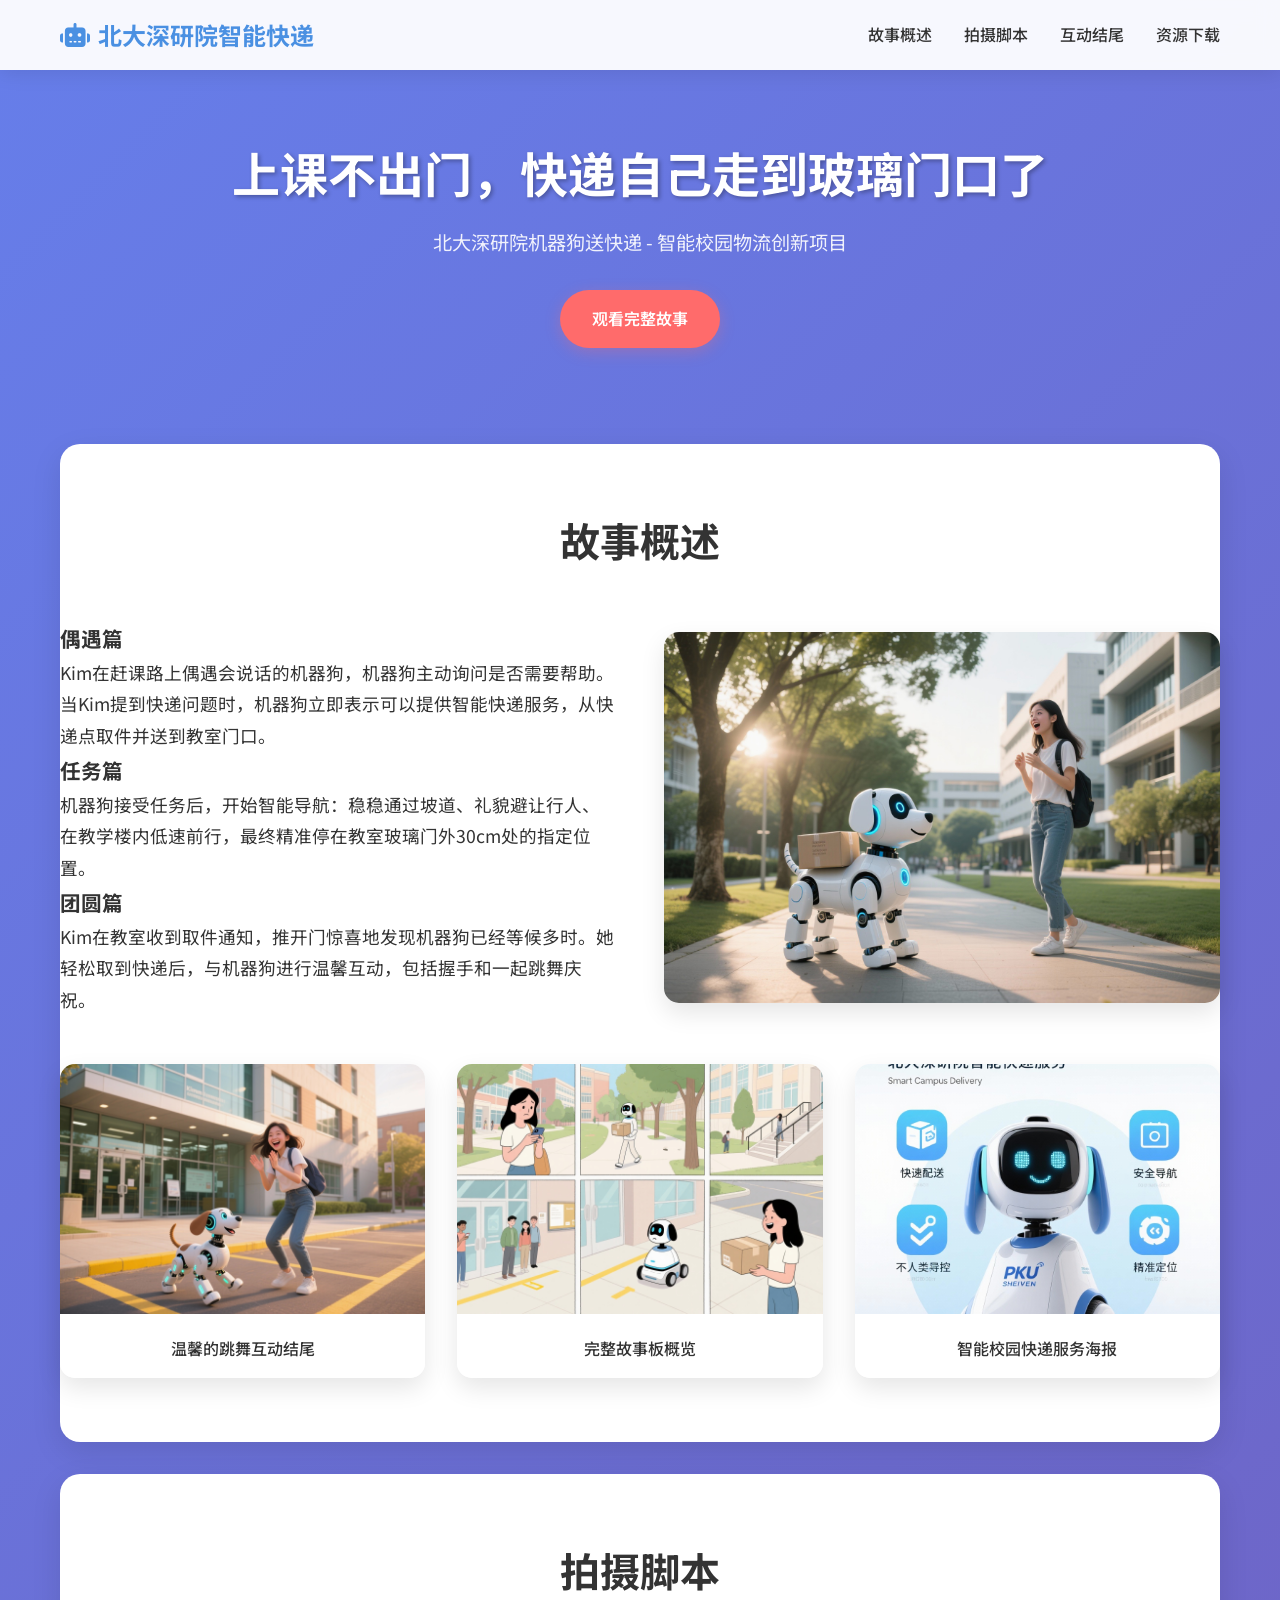
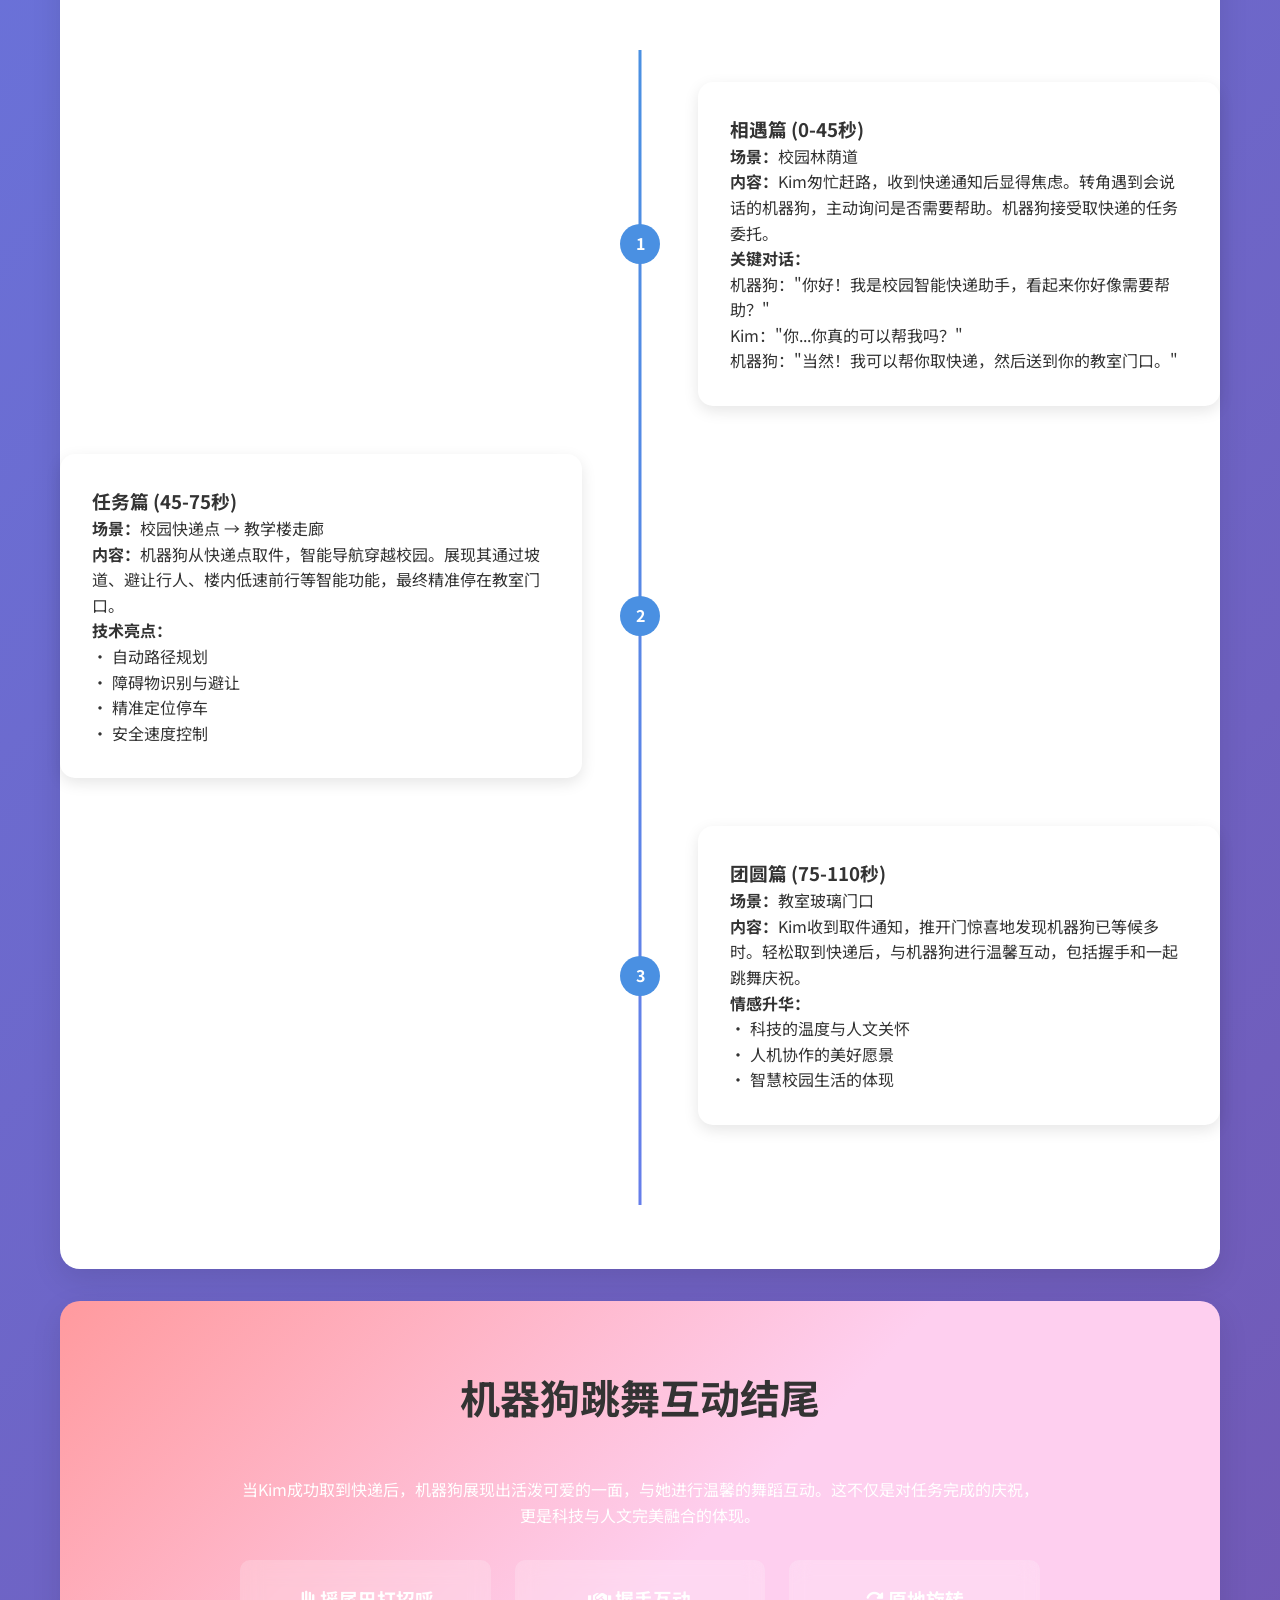
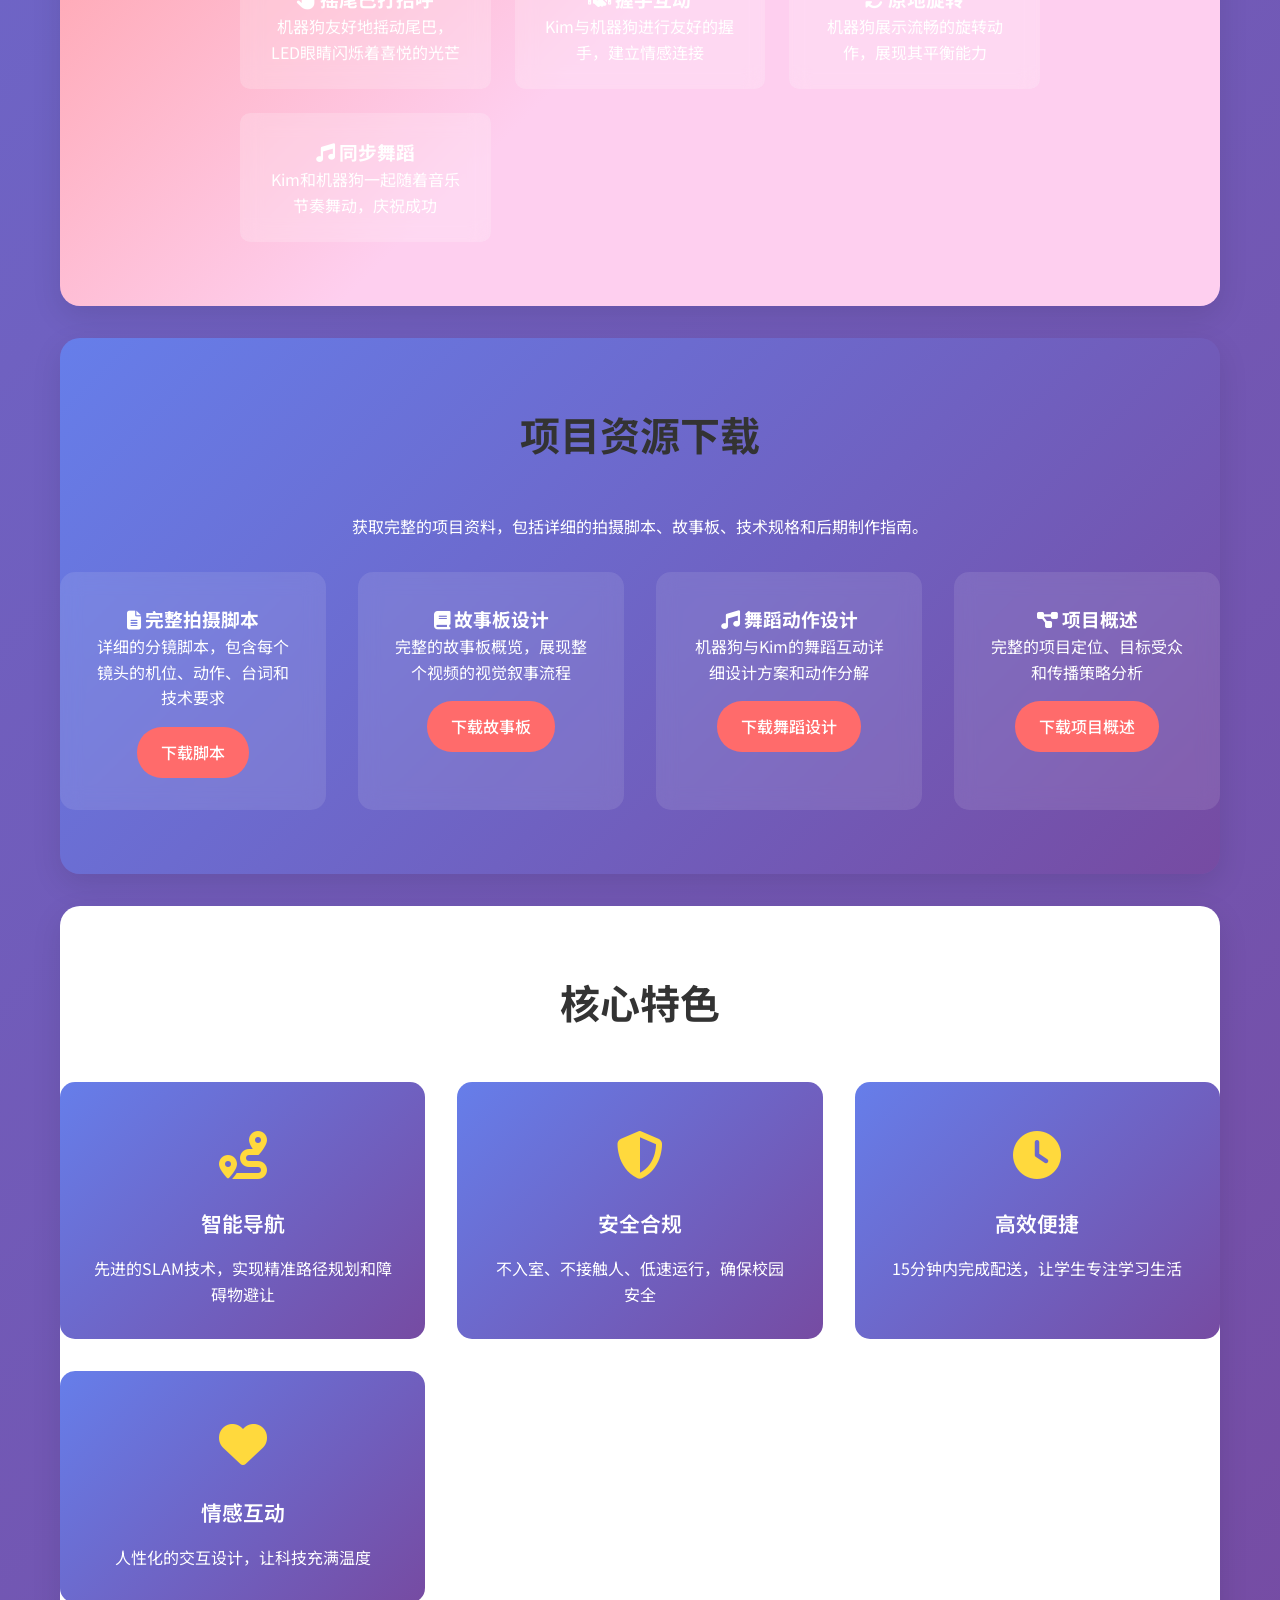
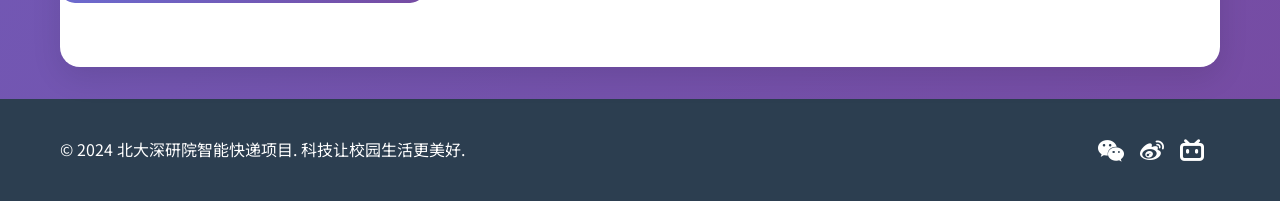
==== index.html @ e66dde84 "first commit" ====
<!DOCTYPE html>
<html lang="zh-CN">
<head>
    <meta charset="UTF-8">
    <meta name="viewport" content="width=device-width, initial-scale=1.0">
    <title>北大深研院机器狗送快递（杨子达 黄庭 杨懿德） - 智能校园物流创新项目</title>
    <link href="https://fonts.googleapis.com/css2?family=Noto+Sans+SC:wght@300;400;500;700&family=Inter:wght@300;400;500;600;700&display=swap" rel="stylesheet">
    <link rel="stylesheet" href="https://cdnjs.cloudflare.com/ajax/libs/font-awesome/6.4.0/css/all.min.css">
    <style>
        * {
            margin: 0;
            padding: 0;
            box-sizing: border-box;
        }

        body {
            font-family: 'Noto Sans SC', 'Inter', sans-serif;
            line-height: 1.6;
            color: #333;
            background: linear-gradient(135deg, #667eea 0%, #764ba2 100%);
            min-height: 100vh;
        }

        .container {
            max-width: 1200px;
            margin: 0 auto;
            padding: 0 20px;
        }

        header {
            background: rgba(255, 255, 255, 0.95);
            backdrop-filter: blur(10px);
            box-shadow: 0 2px 20px rgba(0, 0, 0, 0.1);
            position: sticky;
            top: 0;
            z-index: 1000;
        }

        .header-content {
            display: flex;
            justify-content: space-between;
            align-items: center;
            padding: 1rem 0;
        }

        .logo {
            font-size: 1.5rem;
            font-weight: 700;
            color: #4a90e2;
            display: flex;
            align-items: center;
            gap: 0.5rem;
        }

        .nav-links {
            display: flex;
            gap: 2rem;
            list-style: none;
        }

        .nav-links a {
            text-decoration: none;
            color: #333;
            font-weight: 500;
            transition: color 0.3s ease;
        }

        .nav-links a:hover {
            color: #4a90e2;
        }

        .hero {
            padding: 4rem 0;
            text-align: center;
            color: white;
        }

        .hero h1 {
            font-size: 3rem;
            margin-bottom: 1rem;
            font-weight: 700;
            text-shadow: 2px 2px 4px rgba(0, 0, 0, 0.3);
        }

        .hero p {
            font-size: 1.2rem;
            margin-bottom: 2rem;
            opacity: 0.9;
        }

        .cta-button {
            display: inline-block;
            background: #ff6b6b;
            color: white;
            padding: 1rem 2rem;
            text-decoration: none;
            border-radius: 50px;
            font-weight: 600;
            transition: all 0.3s ease;
            box-shadow: 0 4px 15px rgba(255, 107, 107, 0.3);
        }

        .cta-button:hover {
            background: #ff5252;
            transform: translateY(-2px);
            box-shadow: 0 6px 20px rgba(255, 107, 107, 0.4);
        }

        .section {
            padding: 4rem 0;
            background: white;
            margin: 2rem 0;
            border-radius: 20px;
            box-shadow: 0 10px 30px rgba(0, 0, 0, 0.1);
        }

        .section-title {
            text-align: center;
            font-size: 2.5rem;
            margin-bottom: 3rem;
            color: #333;
            font-weight: 700;
        }

        .story-overview {
            display: grid;
            grid-template-columns: 1fr 1fr;
            gap: 3rem;
            align-items: center;
            margin-bottom: 3rem;
        }

        .story-text {
            font-size: 1.1rem;
            line-height: 1.8;
        }

        .story-image {
            border-radius: 15px;
            overflow: hidden;
            box-shadow: 0 10px 25px rgba(0, 0, 0, 0.1);
        }

        .story-image img {
            width: 100%;
            height: auto;
            display: block;
        }

        .features {
            display: grid;
            grid-template-columns: repeat(auto-fit, minmax(300px, 1fr));
            gap: 2rem;
            margin-top: 3rem;
        }

        .feature-card {
            background: linear-gradient(135deg, #667eea 0%, #764ba2 100%);
            color: white;
            padding: 2rem;
            border-radius: 15px;
            text-align: center;
            transition: transform 0.3s ease;
        }

        .feature-card:hover {
            transform: translateY(-5px);
        }

        .feature-icon {
            font-size: 3rem;
            margin-bottom: 1rem;
            color: #ffd93d;
        }

        .feature-title {
            font-size: 1.3rem;
            margin-bottom: 1rem;
            font-weight: 600;
        }

        .timeline {
            position: relative;
            padding: 2rem 0;
        }

        .timeline::before {
            content: '';
            position: absolute;
            left: 50%;
            top: 0;
            bottom: 0;
            width: 3px;
            background: linear-gradient(to bottom, #4a90e2, #667eea);
            transform: translateX(-50%);
        }

        .timeline-item {
            display: flex;
            margin-bottom: 3rem;
            position: relative;
        }

        .timeline-item:nth-child(odd) {
            flex-direction: row-reverse;
        }

        .timeline-content {
            background: white;
            padding: 2rem;
            border-radius: 15px;
            box-shadow: 0 5px 15px rgba(0, 0, 0, 0.1);
            width: 45%;
            position: relative;
        }

        .timeline-number {
            position: absolute;
            left: 50%;
            top: 50%;
            transform: translate(-50%, -50%);
            background: #4a90e2;
            color: white;
            width: 40px;
            height: 40px;
            border-radius: 50%;
            display: flex;
            align-items: center;
            justify-content: center;
            font-weight: bold;
            z-index: 10;
        }

        .dance-section {
            background: linear-gradient(135deg, #ff9a9e 0%, #fecfef 50%, #fecfef 100%);
            color: white;
            text-align: center;
        }

        .dance-content {
            max-width: 800px;
            margin: 0 auto;
        }

        .dance-moves {
            display: grid;
            grid-template-columns: repeat(auto-fit, minmax(200px, 1fr));
            gap: 1.5rem;
            margin-top: 2rem;
        }

        .dance-move {
            background: rgba(255, 255, 255, 0.2);
            padding: 1.5rem;
            border-radius: 10px;
            backdrop-filter: blur(10px);
        }

        .download-section {
            text-align: center;
            background: linear-gradient(135deg, #667eea 0%, #764ba2 100%);
            color: white;
        }

        .download-grid {
            display: grid;
            grid-template-columns: repeat(auto-fit, minmax(250px, 1fr));
            gap: 2rem;
            margin-top: 2rem;
        }

        .download-item {
            background: rgba(255, 255, 255, 0.1);
            padding: 2rem;
            border-radius: 15px;
            backdrop-filter: blur(10px);
            transition: transform 0.3s ease;
        }

        .download-item:hover {
            transform: translateY(-5px);
            background: rgba(255, 255, 255, 0.2);
        }

        .download-btn {
            display: inline-block;
            background: #ff6b6b;
            color: white;
            padding: 0.8rem 1.5rem;
            text-decoration: none;
            border-radius: 25px;
            font-weight: 500;
            margin-top: 1rem;
            transition: all 0.3s ease;
        }

        .download-btn:hover {
            background: #ff5252;
            transform: scale(1.05);
        }

        footer {
            background: #2c3e50;
            color: white;
            text-align: center;
            padding: 2rem 0;
        }

        .footer-content {
            display: flex;
            justify-content: space-between;
            align-items: center;
            flex-wrap: wrap;
            gap: 1rem;
        }

        .social-links {
            display: flex;
            gap: 1rem;
        }

        .social-links a {
            color: white;
            font-size: 1.5rem;
            transition: color 0.3s ease;
        }

        .social-links a:hover {
            color: #4a90e2;
        }

        @media (max-width: 768px) {
            .hero h1 {
                font-size: 2rem;
            }

            .story-overview {
                grid-template-columns: 1fr;
                text-align: center;
            }

            .timeline::before {
                left: 20px;
            }

            .timeline-item {
                flex-direction: column;
                margin-left: 40px;
            }

            .timeline-content {
                width: 100%;
            }

            .timeline-number {
                left: 20px;
                transform: translateY(-50%);
            }

            .nav-links {
                display: none;
            }
        }

        .image-gallery {
            display: grid;
            grid-template-columns: repeat(auto-fit, minmax(300px, 1fr));
            gap: 2rem;
            margin-top: 3rem;
        }

        .gallery-item {
            border-radius: 15px;
            overflow: hidden;
            box-shadow: 0 10px 25px rgba(0, 0, 0, 0.1);
            transition: transform 0.3s ease;
        }

        .gallery-item:hover {
            transform: scale(1.05);
        }

        .gallery-item img {
            width: 100%;
            height: 250px;
            object-fit: cover;
        }

        .gallery-caption {
            padding: 1rem;
            background: white;
            text-align: center;
            font-weight: 500;
        }
    </style>
</head>
<body>
    <header>
        <div class="container">
            <div class="header-content">
                <div class="logo">
                    <i class="fas fa-robot"></i>
                    北大深研院智能快递
                </div>
                <nav>
                    <ul class="nav-links">
                        <li><a href="#story">故事概述</a></li>
                        <li><a href="#script">拍摄脚本</a></li>
                        <li><a href="#dance">互动结尾</a></li>
                        <li><a href="#download">资源下载</a></li>
                    </ul>
                </nav>
            </div>
        </div>
    </header>

    <section class="hero">
        <div class="container">
            <h1>上课不出门，快递自己走到玻璃门口了</h1>
            <p>北大深研院机器狗送快递 - 智能校园物流创新项目</p>
            <a href="#story" class="cta-button">观看完整故事</a>
        </div>
    </section>

    <main class="container">
        <section id="story" class="section">
            <h2 class="section-title">故事概述</h2>
            <div class="story-overview">
                <div class="story-text">
                    <h3>偶遇篇</h3>
                    <p>Kim在赶课路上偶遇会说话的机器狗，机器狗主动询问是否需要帮助。当Kim提到快递问题时，机器狗立即表示可以提供智能快递服务，从快递点取件并送到教室门口。</p>
                    
                    <h3>任务篇</h3>
                    <p>机器狗接受任务后，开始智能导航：稳稳通过坡道、礼貌避让行人、在教学楼内低速前行，最终精准停在教室玻璃门外30cm处的指定位置。</p>
                    
                    <h3>团圆篇</h3>
                    <p>Kim在教室收到取件通知，推开门惊喜地发现机器狗已经等候多时。她轻松取到快递后，与机器狗进行温馨互动，包括握手和一起跳舞庆祝。</p>
                </div>
                <div class="story-image">
                    <img src="kim_meets_robot_dog.png" alt="Kim与机器狗初次相遇">
                </div>
            </div>

            <div class="image-gallery">
                <div class="gallery-item">
                    <img src="dancing_scene.png" alt="跳舞互动场景">
                    <div class="gallery-caption">温馨的跳舞互动结尾</div>
                </div>
                <div class="gallery-item">
                    <img src="storyboard_overview.png" alt="完整故事板">
                    <div class="gallery-caption">完整故事板概览</div>
                </div>
                <div class="gallery-item">
                    <img src="campus_delivery_poster.png" alt="项目海报">
                    <div class="gallery-caption">智能校园快递服务海报</div>
                </div>
            </div>
        </section>

        <section id="script" class="section">
            <h2 class="section-title">拍摄脚本</h2>
            <div class="timeline">
                <div class="timeline-item">
                    <div class="timeline-content">
                        <h3>相遇篇 (0-45秒)</h3>
                        <p><strong>场景：</strong>校园林荫道</p>
                        <p><strong>内容：</strong>Kim匆忙赶路，收到快递通知后显得焦虑。转角遇到会说话的机器狗，主动询问是否需要帮助。机器狗接受取快递的任务委托。</p>
                        <p><strong>关键对话：</strong><br>
                        机器狗："你好！我是校园智能快递助手，看起来你好像需要帮助？"<br>
                        Kim："你...你真的可以帮我吗？"<br>
                        机器狗："当然！我可以帮你取快递，然后送到你的教室门口。"</p>
                    </div>
                    <div class="timeline-number">1</div>
                </div>

                <div class="timeline-item">
                    <div class="timeline-content">
                        <h3>任务篇 (45-75秒)</h3>
                        <p><strong>场景：</strong>校园快递点 → 教学楼走廊</p>
                        <p><strong>内容：</strong>机器狗从快递点取件，智能导航穿越校园。展现其通过坡道、避让行人、楼内低速前行等智能功能，最终精准停在教室门口。</p>
                        <p><strong>技术亮点：</strong><br>
                        • 自动路径规划<br>
                        • 障碍物识别与避让<br>
                        • 精准定位停车<br>
                        • 安全速度控制</p>
                    </div>
                    <div class="timeline-number">2</div>
                </div>

                <div class="timeline-item">
                    <div class="timeline-content">
                        <h3>团圆篇 (75-110秒)</h3>
                        <p><strong>场景：</strong>教室玻璃门口</p>
                        <p><strong>内容：</strong>Kim收到取件通知，推开门惊喜地发现机器狗已等候多时。轻松取到快递后，与机器狗进行温馨互动，包括握手和一起跳舞庆祝。</p>
                        <p><strong>情感升华：</strong><br>
                        • 科技的温度与人文关怀<br>
                        • 人机协作的美好愿景<br>
                        • 智慧校园生活的体现</p>
                    </div>
                    <div class="timeline-number">3</div>
                </div>
            </div>
        </section>

        <section id="dance" class="section dance-section">
            <div class="dance-content">
                <h2 class="section-title">机器狗跳舞互动结尾</h2>
                <p>当Kim成功取到快递后，机器狗展现出活泼可爱的一面，与她进行温馨的舞蹈互动。这不仅是对任务完成的庆祝，更是科技与人文完美融合的体现。</p>
                
                <div class="dance-moves">
                    <div class="dance-move">
                        <h3><i class="fas fa-hand-paper"></i> 摇尾巴打招呼</h3>
                        <p>机器狗友好地摇动尾巴，LED眼睛闪烁着喜悦的光芒</p>
                    </div>
                    <div class="dance-move">
                        <h3><i class="fas fa-handshake"></i> 握手互动</h3>
                        <p>Kim与机器狗进行友好的握手，建立情感连接</p>
                    </div>
                    <div class="dance-move">
                        <h3><i class="fas fa-sync-alt"></i> 原地旋转</h3>
                        <p>机器狗展示流畅的旋转动作，展现其平衡能力</p>
                    </div>
                    <div class="dance-move">
                        <h3><i class="fas fa-music"></i> 同步舞蹈</h3>
                        <p>Kim和机器狗一起随着音乐节奏舞动，庆祝成功</p>
                    </div>
                </div>
            </div>
        </section>

        <section id="download" class="section download-section">
            <h2 class="section-title">项目资源下载</h2>
            <p>获取完整的项目资料，包括详细的拍摄脚本、故事板、技术规格和后期制作指南。</p>
            
            <div class="download-grid">
                <div class="download-item">
                    <h3><i class="fas fa-file-alt"></i> 完整拍摄脚本</h3>
                    <p>详细的分镜脚本，包含每个镜头的机位、动作、台词和技术要求</p>
                    <a href="shooting_script.md" class="download-btn" download>下载脚本</a>
                </div>
                <div class="download-item">
                    <h3><i class="fas fa-book"></i> 故事板设计</h3>
                    <p>完整的故事板概览，展现整个视频的视觉叙事流程</p>
                    <a href="storyboard_overview.png" class="download-btn" download>下载故事板</a>
                </div>
                <div class="download-item">
                    <h3><i class="fas fa-music"></i> 舞蹈动作设计</h3>
                    <p>机器狗与Kim的舞蹈互动详细设计方案和动作分解</p>
                    <a href="dance_ending.md" class="download-btn" download>下载舞蹈设计</a>
                </div>
                <div class="download-item">
                    <h3><i class="fas fa-project-diagram"></i> 项目概述</h3>
                    <p>完整的项目定位、目标受众和传播策略分析</p>
                    <a href="project_outline.md" class="download-btn" download>下载项目概述</a>
                </div>
            </div>
        </section>

        <section class="section">
            <h2 class="section-title">核心特色</h2>
            <div class="features">
                <div class="feature-card">
                    <div class="feature-icon">
                        <i class="fas fa-route"></i>
                    </div>
                    <h3 class="feature-title">智能导航</h3>
                    <p>先进的SLAM技术，实现精准路径规划和障碍物避让</p>
                </div>
                <div class="feature-card">
                    <div class="feature-icon">
                        <i class="fas fa-shield-alt"></i>
                    </div>
                    <h3 class="feature-title">安全合规</h3>
                    <p>不入室、不接触人、低速运行，确保校园安全</p>
                </div>
                <div class="feature-card">
                    <div class="feature-icon">
                        <i class="fas fa-clock"></i>
                    </div>
                    <h3 class="feature-title">高效便捷</h3>
                    <p>15分钟内完成配送，让学生专注学习生活</p>
                </div>
                <div class="feature-card">
                    <div class="feature-icon">
                        <i class="fas fa-heart"></i>
                    </div>
                    <h3 class="feature-title">情感互动</h3>
                    <p>人性化的交互设计，让科技充满温度</p>
                </div>
            </div>
        </section>
    </main>

    <footer>
        <div class="container">
            <div class="footer-content">
                <div>
                    <p>&copy; 2024 北大深研院智能快递项目. 科技让校园生活更美好.</p>
                </div>
                <div class="social-links">
                    <a href="#"><i class="fab fa-weixin"></i></a>
                    <a href="#"><i class="fab fa-weibo"></i></a>
                    <a href="#"><i class="fab fa-bilibili"></i></a>
                    <a href="#"><i class="fab fa-douyin"></i></a>
                </div>
            </div>
        </div>
    </footer>

    <script>
        // 平滑滚动
        document.querySelectorAll('a[href^="#"]').forEach(anchor => {
            anchor.addEventListener('click', function (e) {
                e.preventDefault();
                const target = document.querySelector(this.getAttribute('href'));
                if (target) {
                    target.scrollIntoView({
                        behavior: 'smooth',
                        block: 'start'
                    });
                }
            });
        });

        // 滚动动画
        const observerOptions = {
            threshold: 0.1,
            rootMargin: '0px 0px -50px 0px'
        };

        const observer = new IntersectionObserver((entries) => {
            entries.forEach(entry => {
                if (entry.isIntersecting) {
                    entry.target.style.opacity = '1';
                    entry.target.style.transform = 'translateY(0)';
                }
            });
        }, observerOptions);

        // 观察所有section元素
        document.querySelectorAll('.section').forEach(section => {
            section.style.opacity = '0';
            section.style.transform = 'translateY(30px)';
            section.style.transition = 'opacity 0.6s ease, transform 0.6s ease';
            observer.observe(section);
        });

        // 添加一些互动效果
        document.querySelectorAll('.feature-card, .download-item').forEach(card => {
            card.addEventListener('mouseenter', function() {
                this.style.transform = 'translateY(-10px) scale(1.02)';
            });
            
            card.addEventListener('mouseleave', function() {
                this.style.transform = 'translateY(0) scale(1)';
            });
        });
    </script>
</body>
</html>
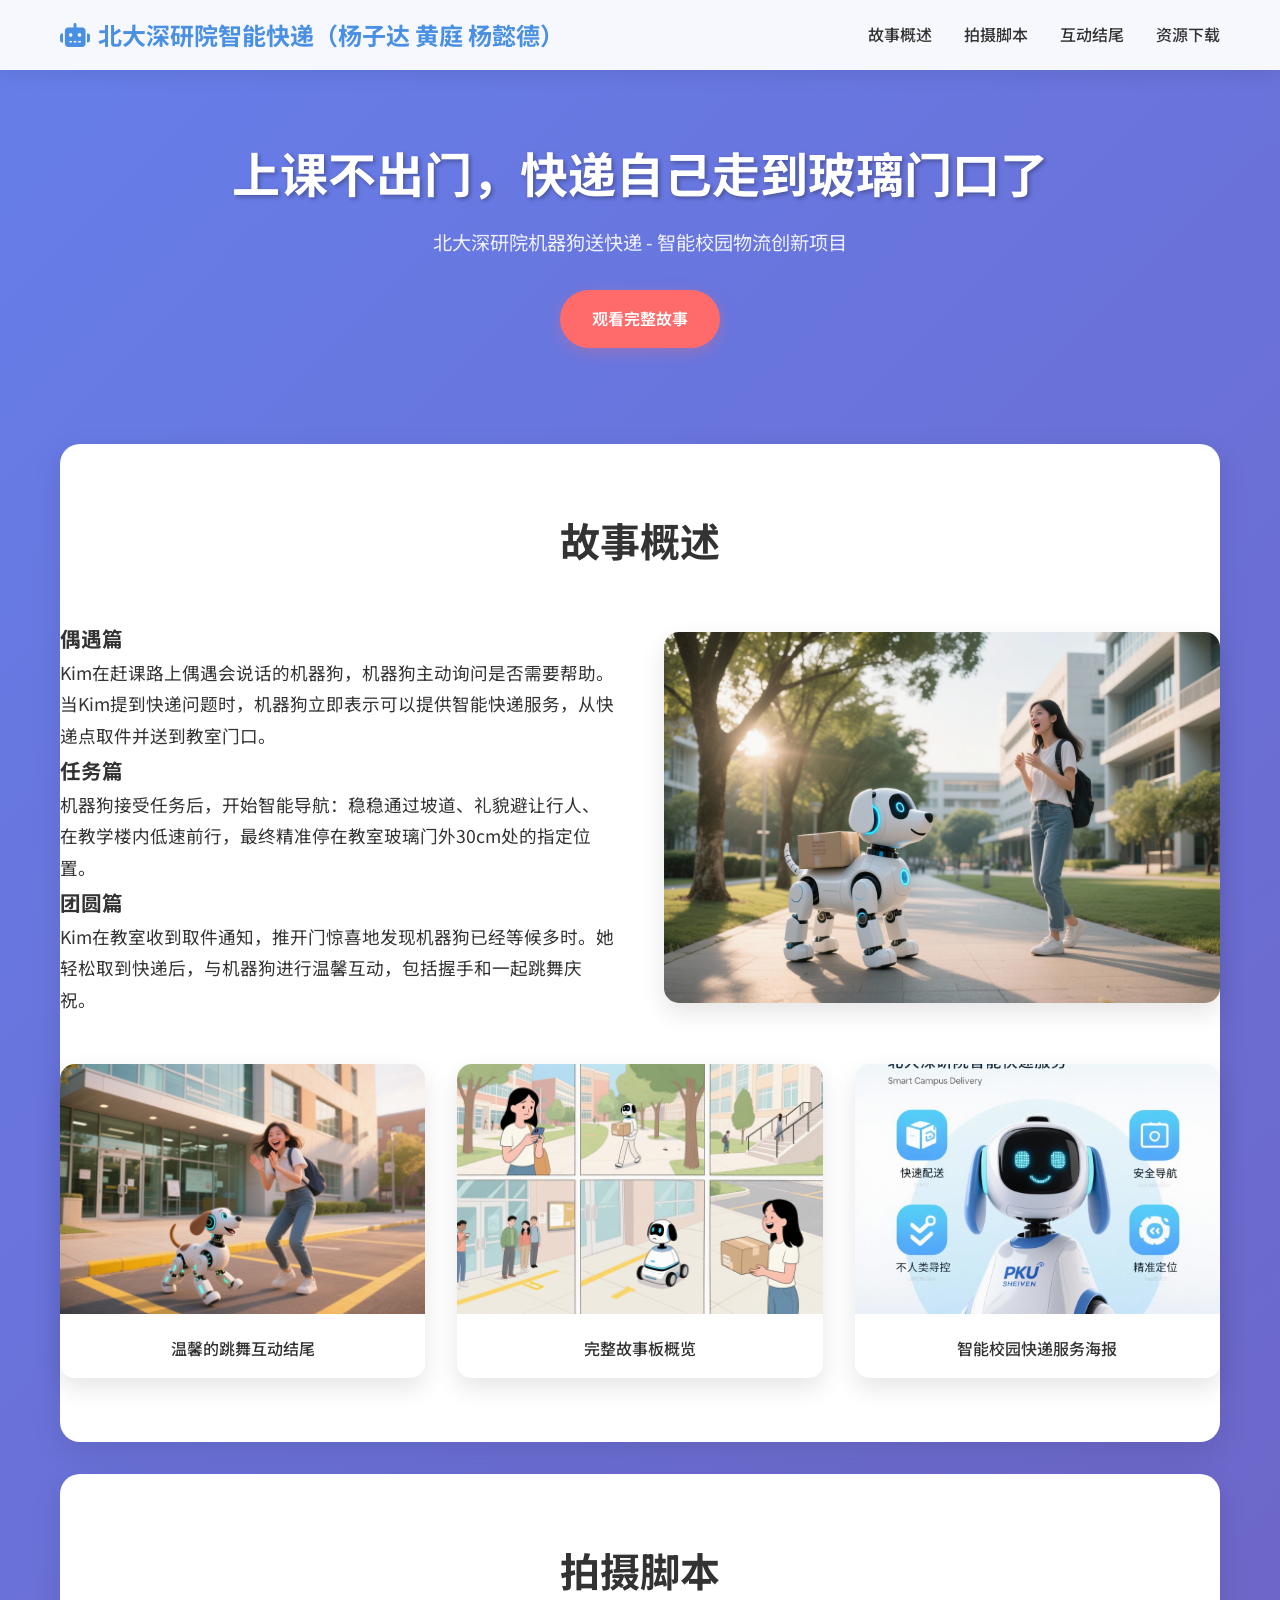
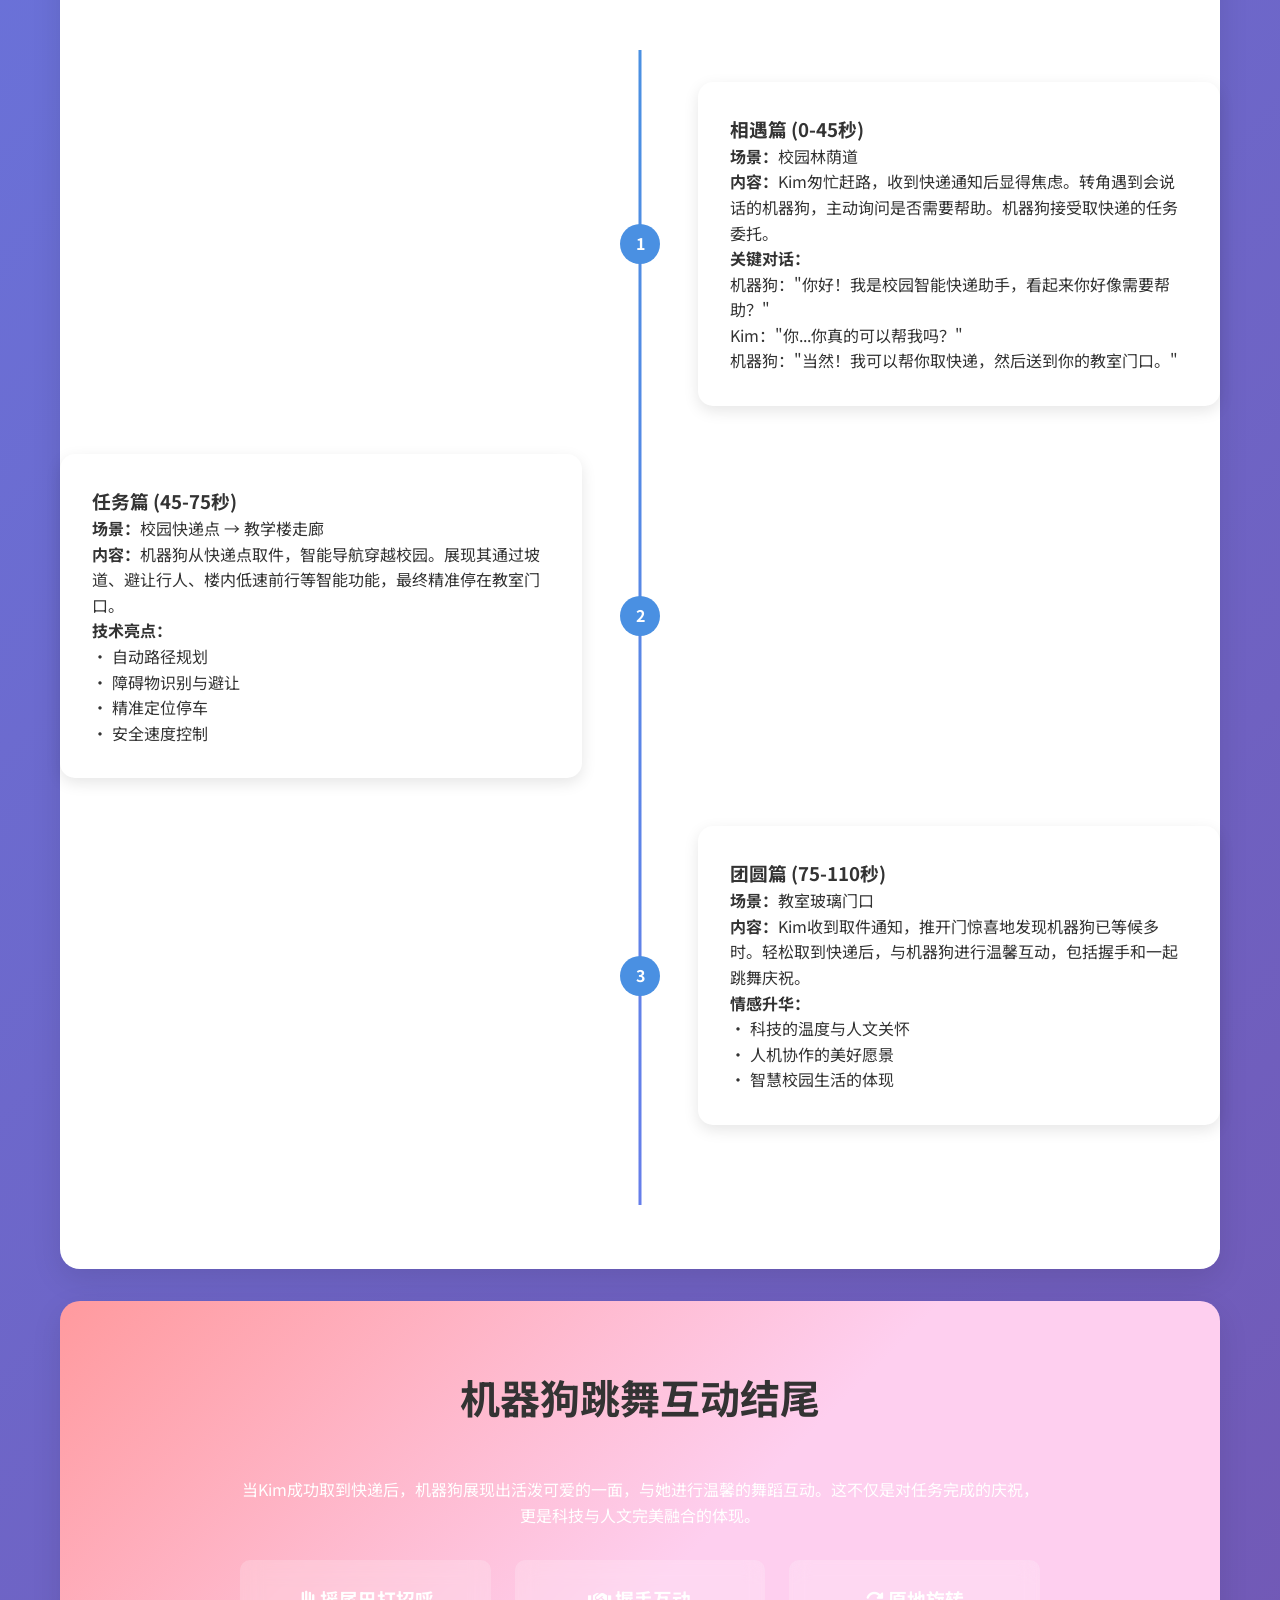
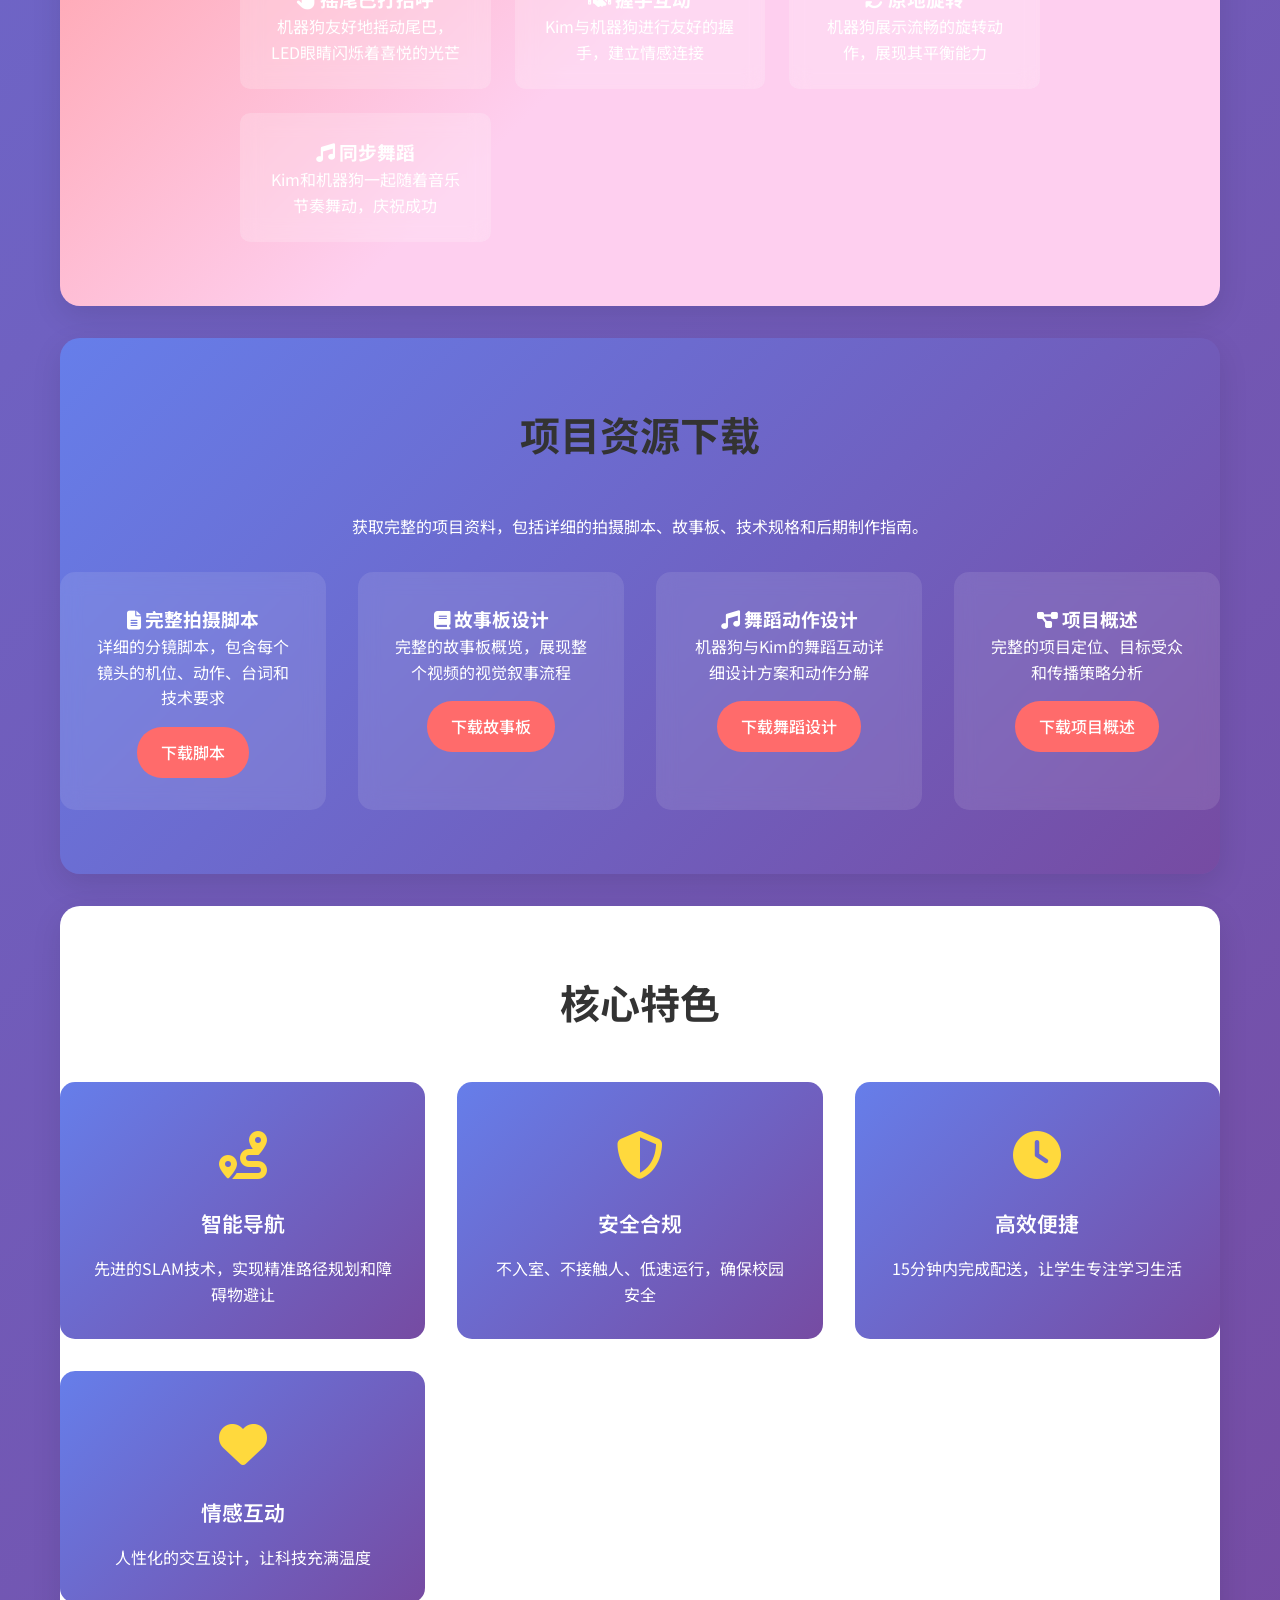
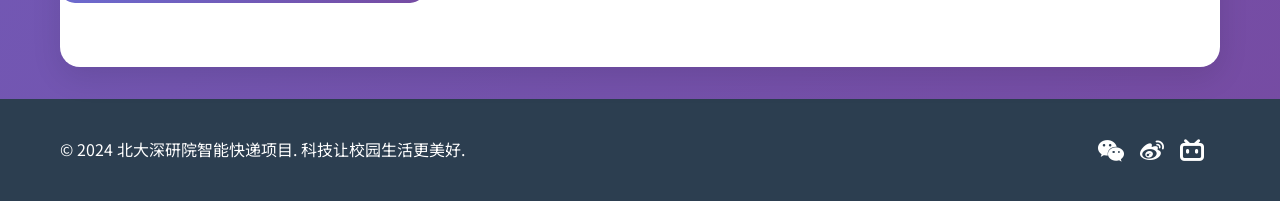
==== commit 3f55fe01: "aaa" ====
--- a/index.html
+++ b/index.html
@@ -400,7 +400,7 @@
             <div class="header-content">
                 <div class="logo">
                     <i class="fas fa-robot"></i>
-                    北大深研院智能快递
+                    北大深研院智能快递（杨子达 黄庭 杨懿德）
                 </div>
                 <nav>
                     <ul class="nav-links">
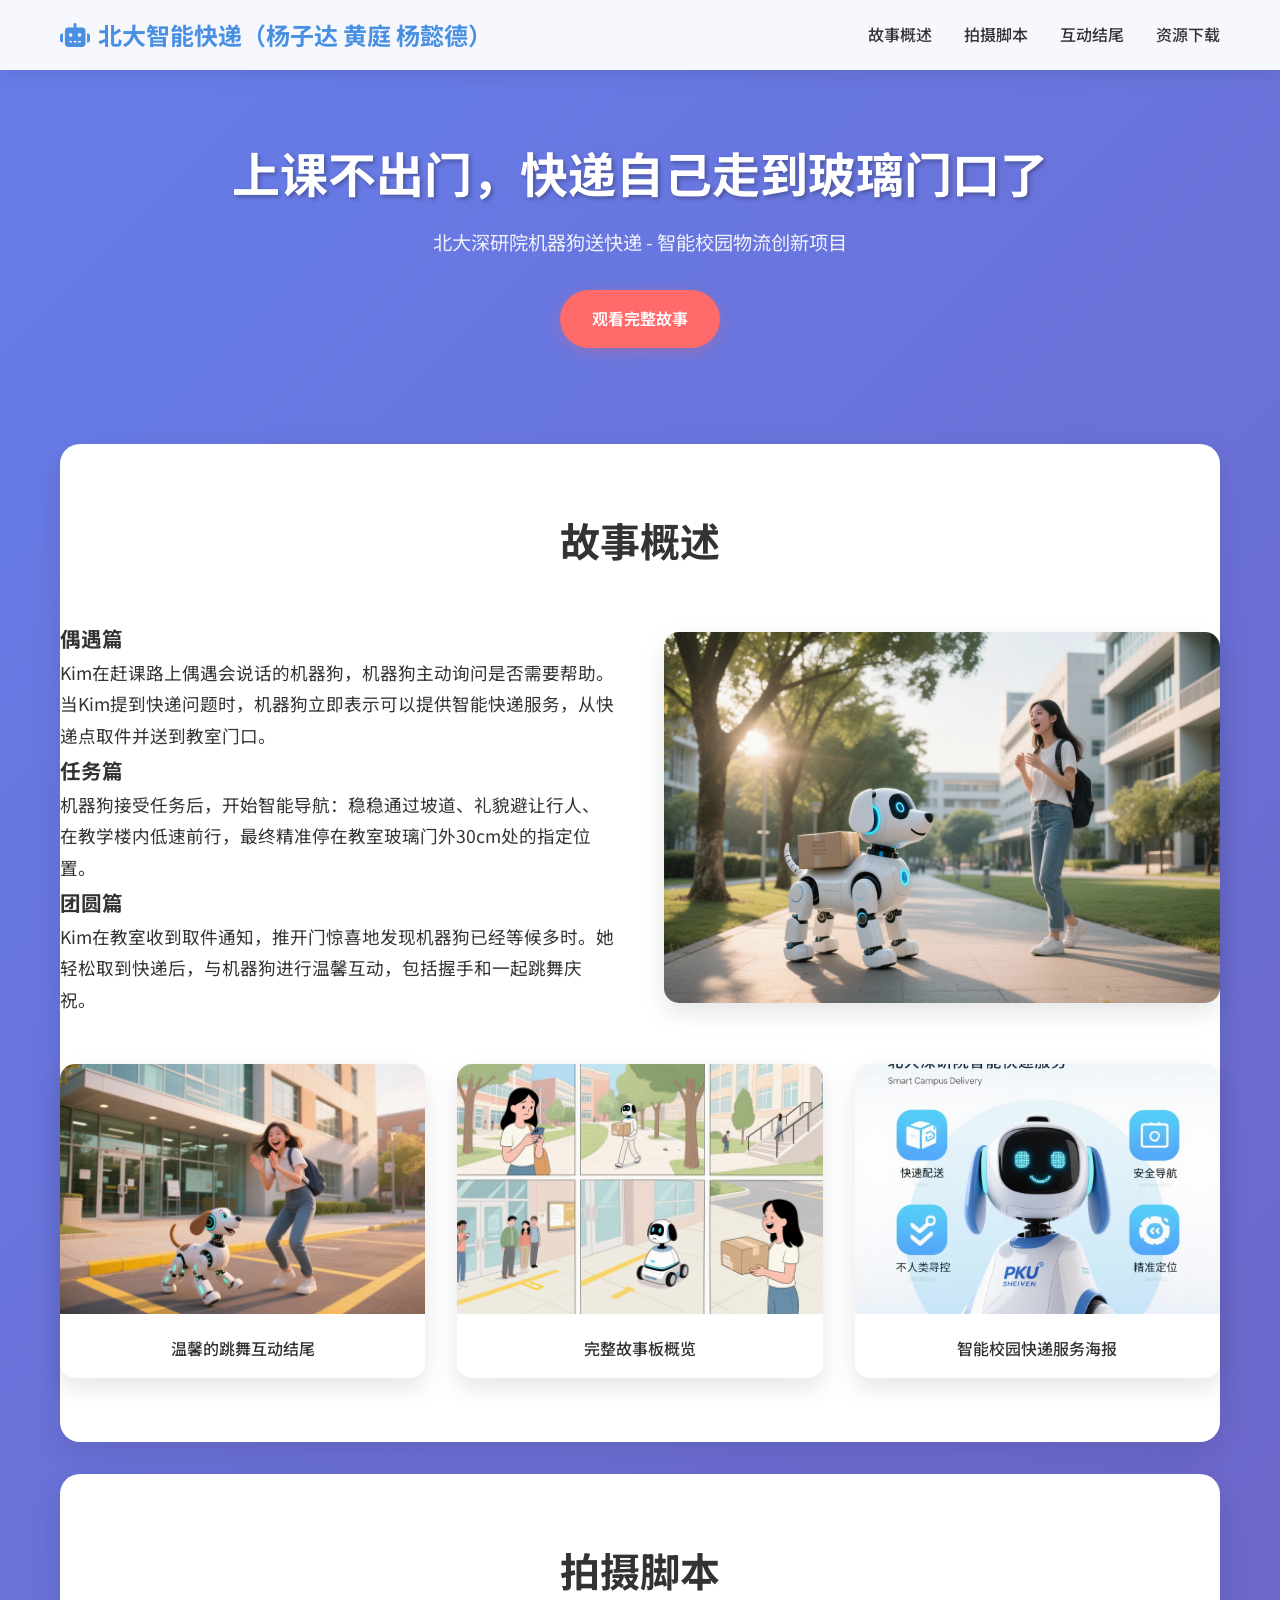
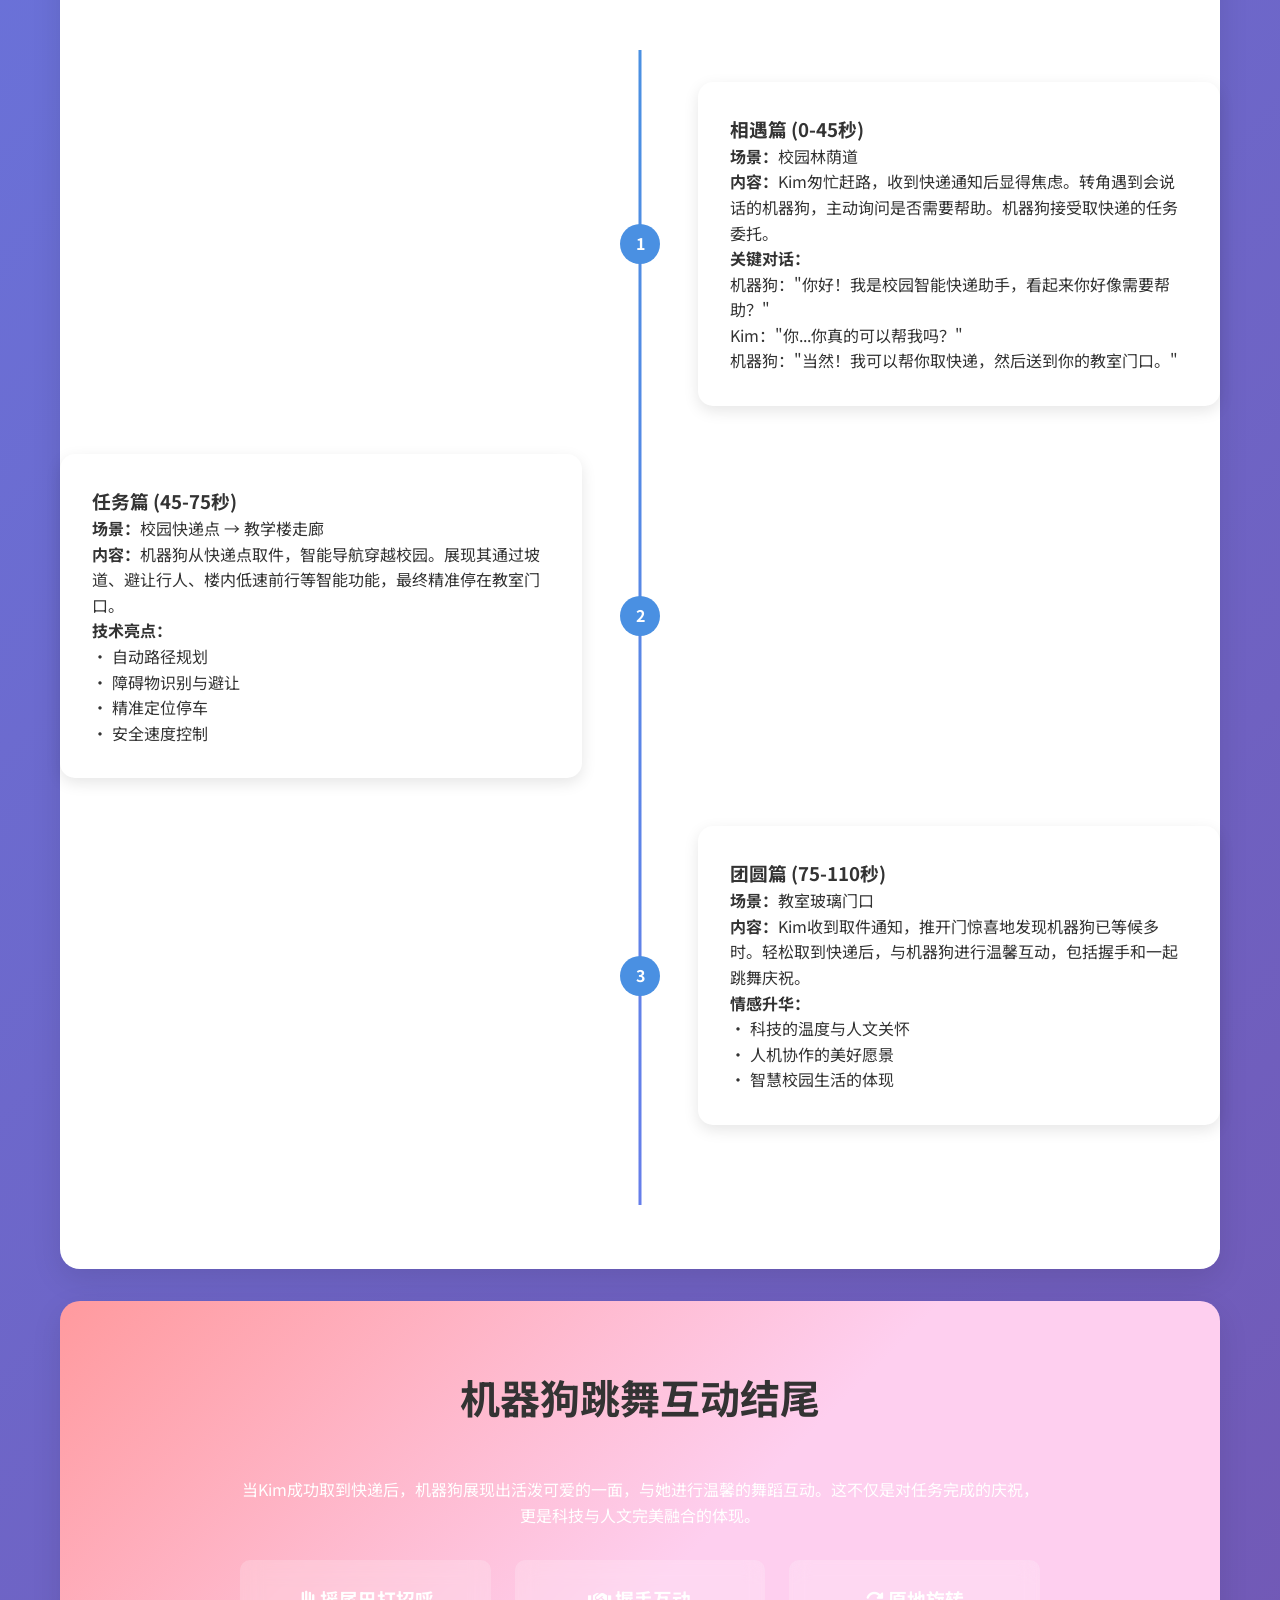
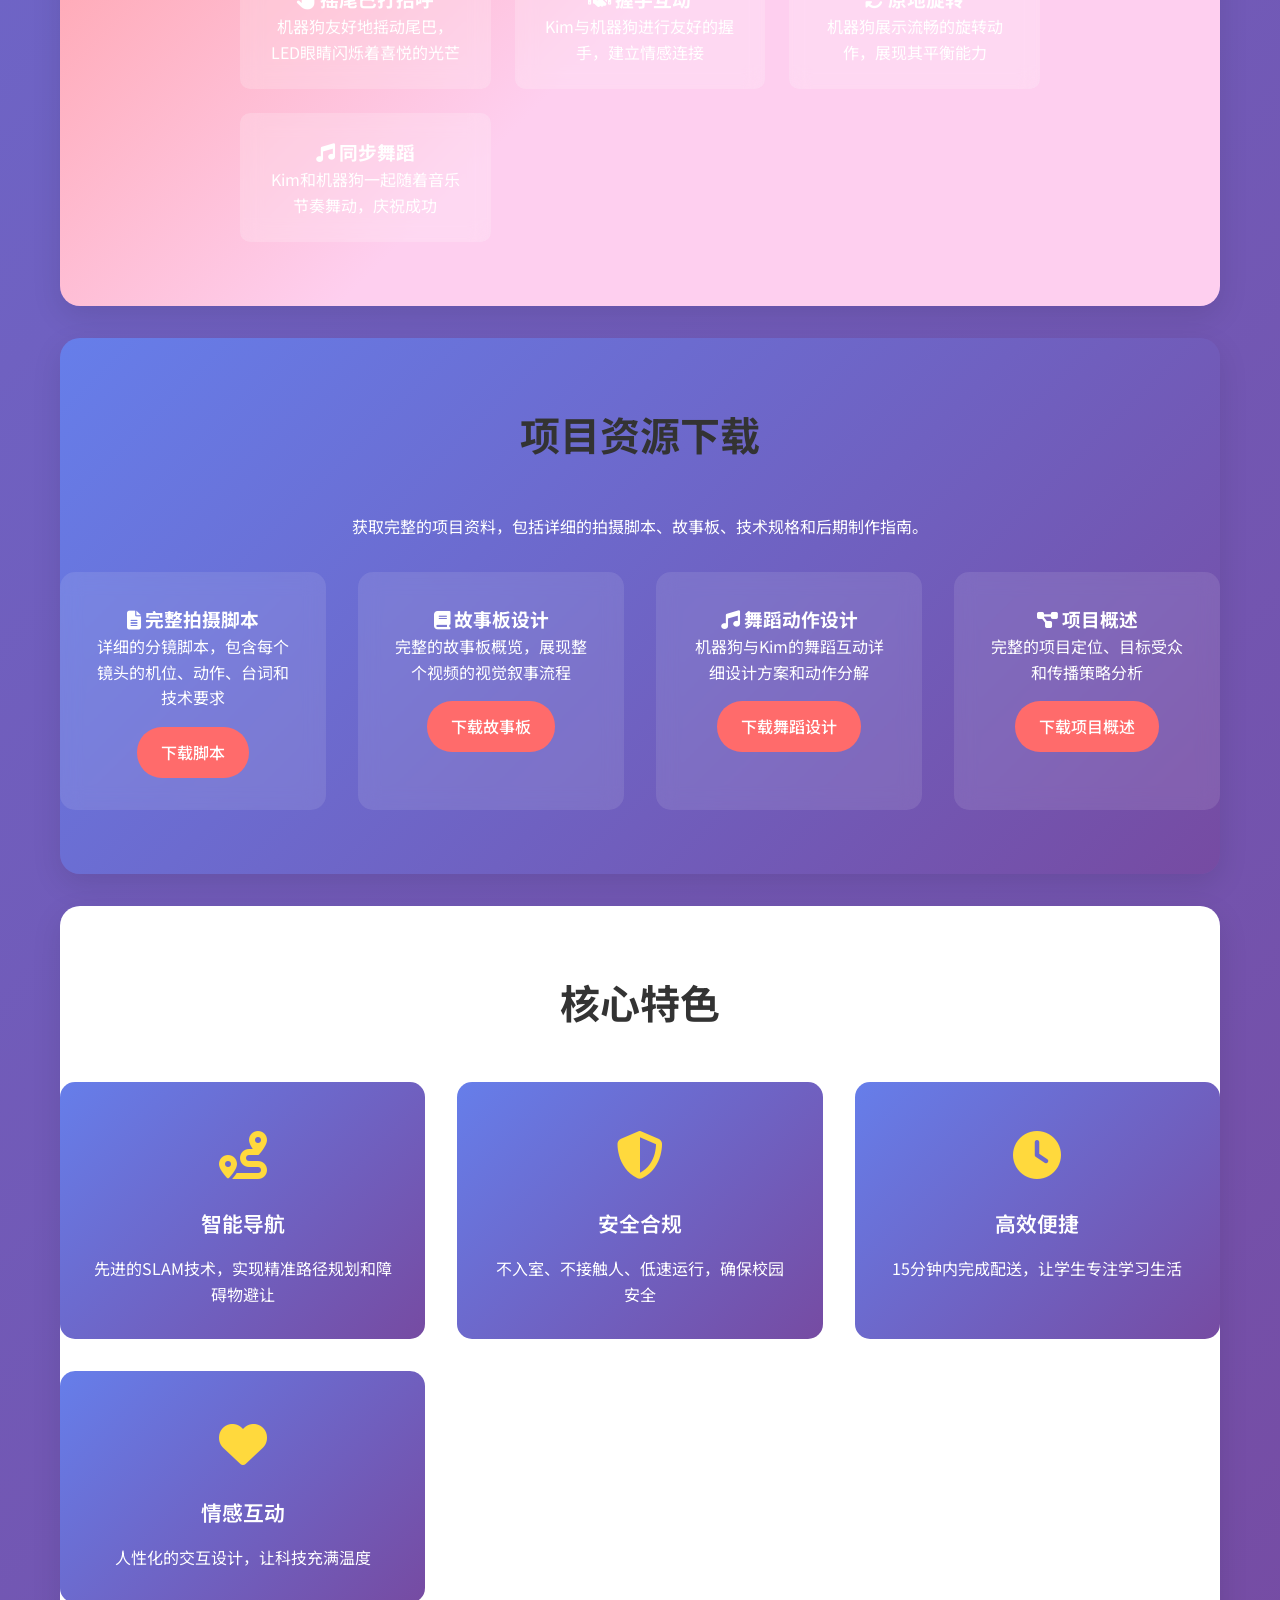
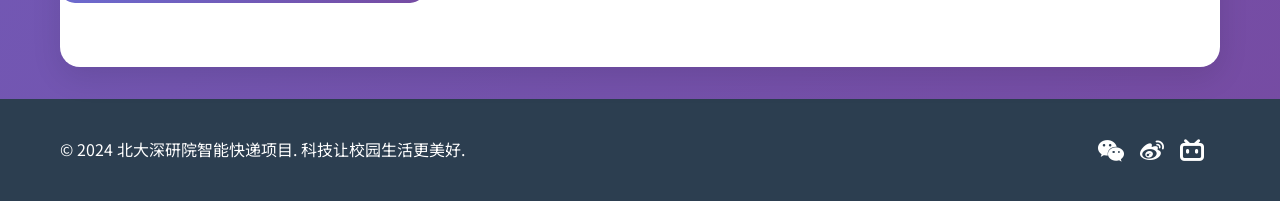
==== commit eaa474ba: "dada" ====
--- a/index.html
+++ b/index.html
@@ -400,7 +400,7 @@
             <div class="header-content">
                 <div class="logo">
                     <i class="fas fa-robot"></i>
-                    北大深研院智能快递（杨子达 黄庭 杨懿德）
+                    北大智能快递（杨子达 黄庭 杨懿德）
                 </div>
                 <nav>
                     <ul class="nav-links">
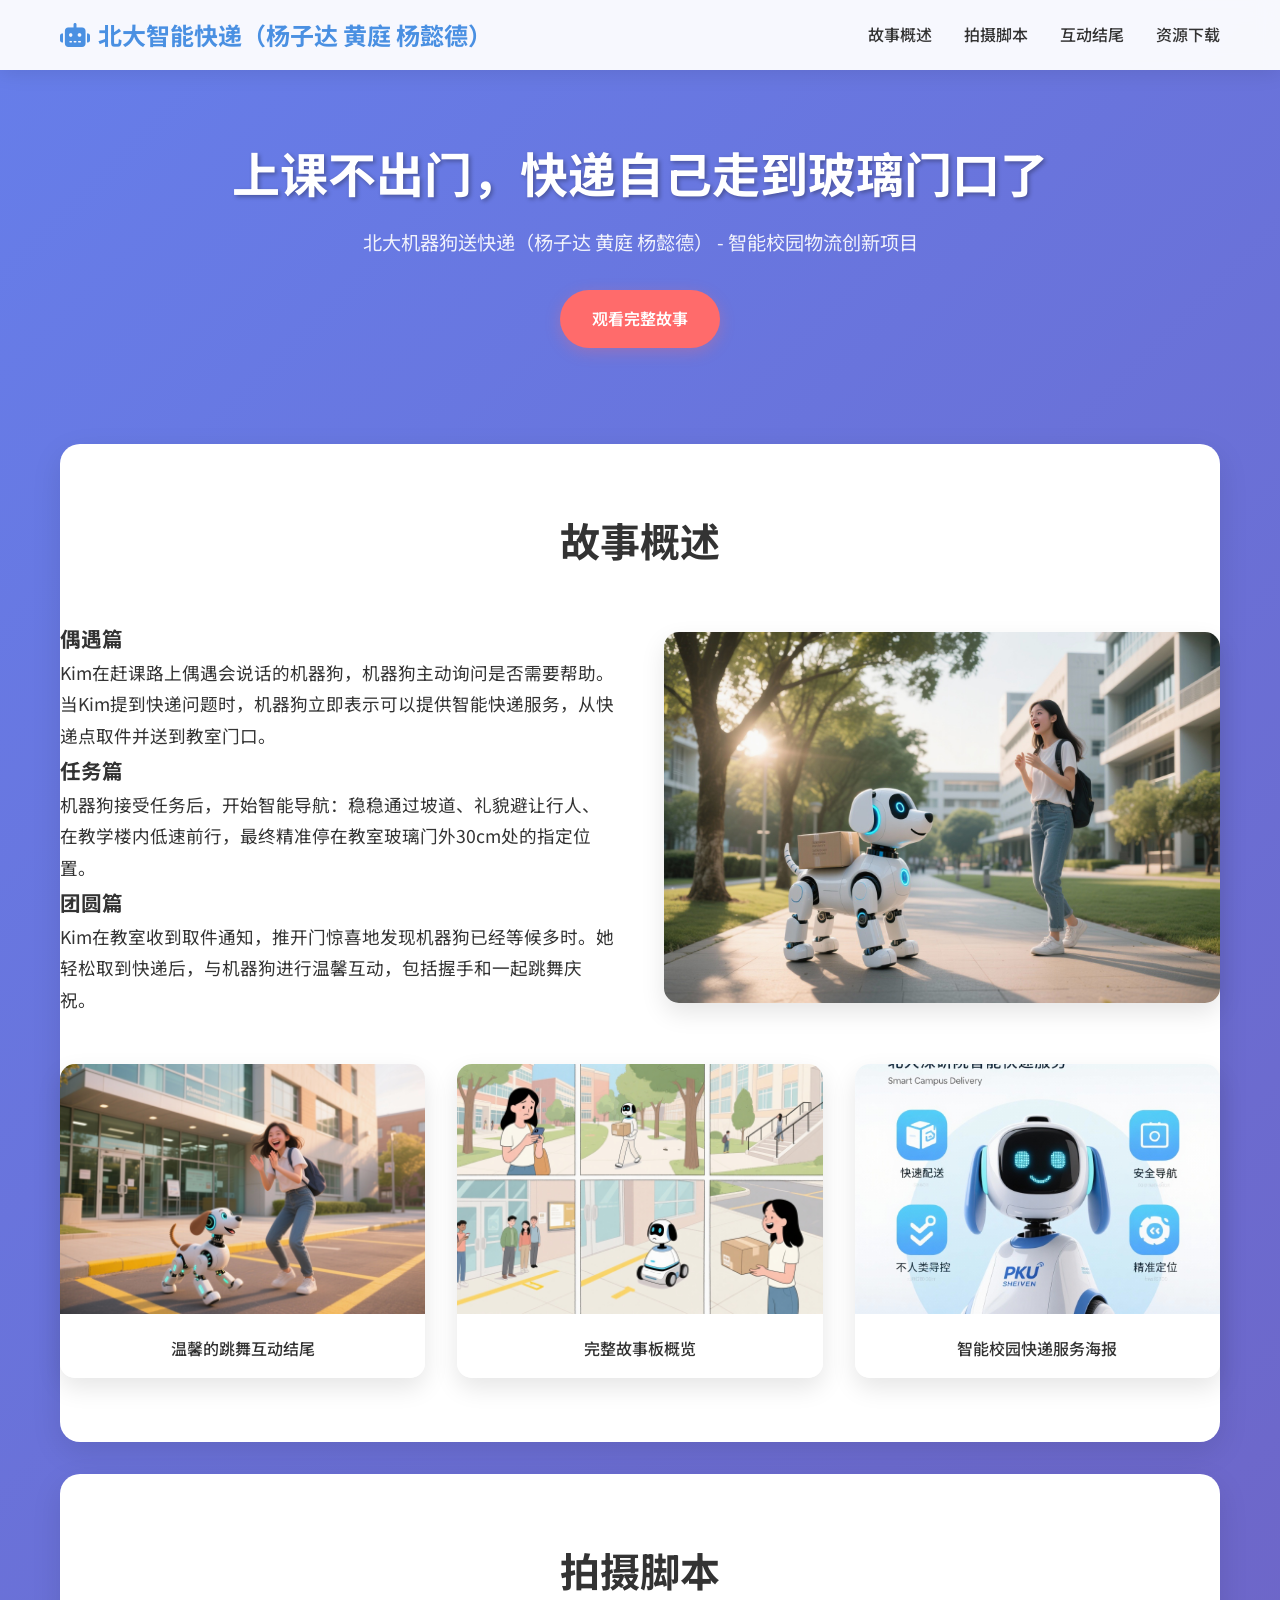
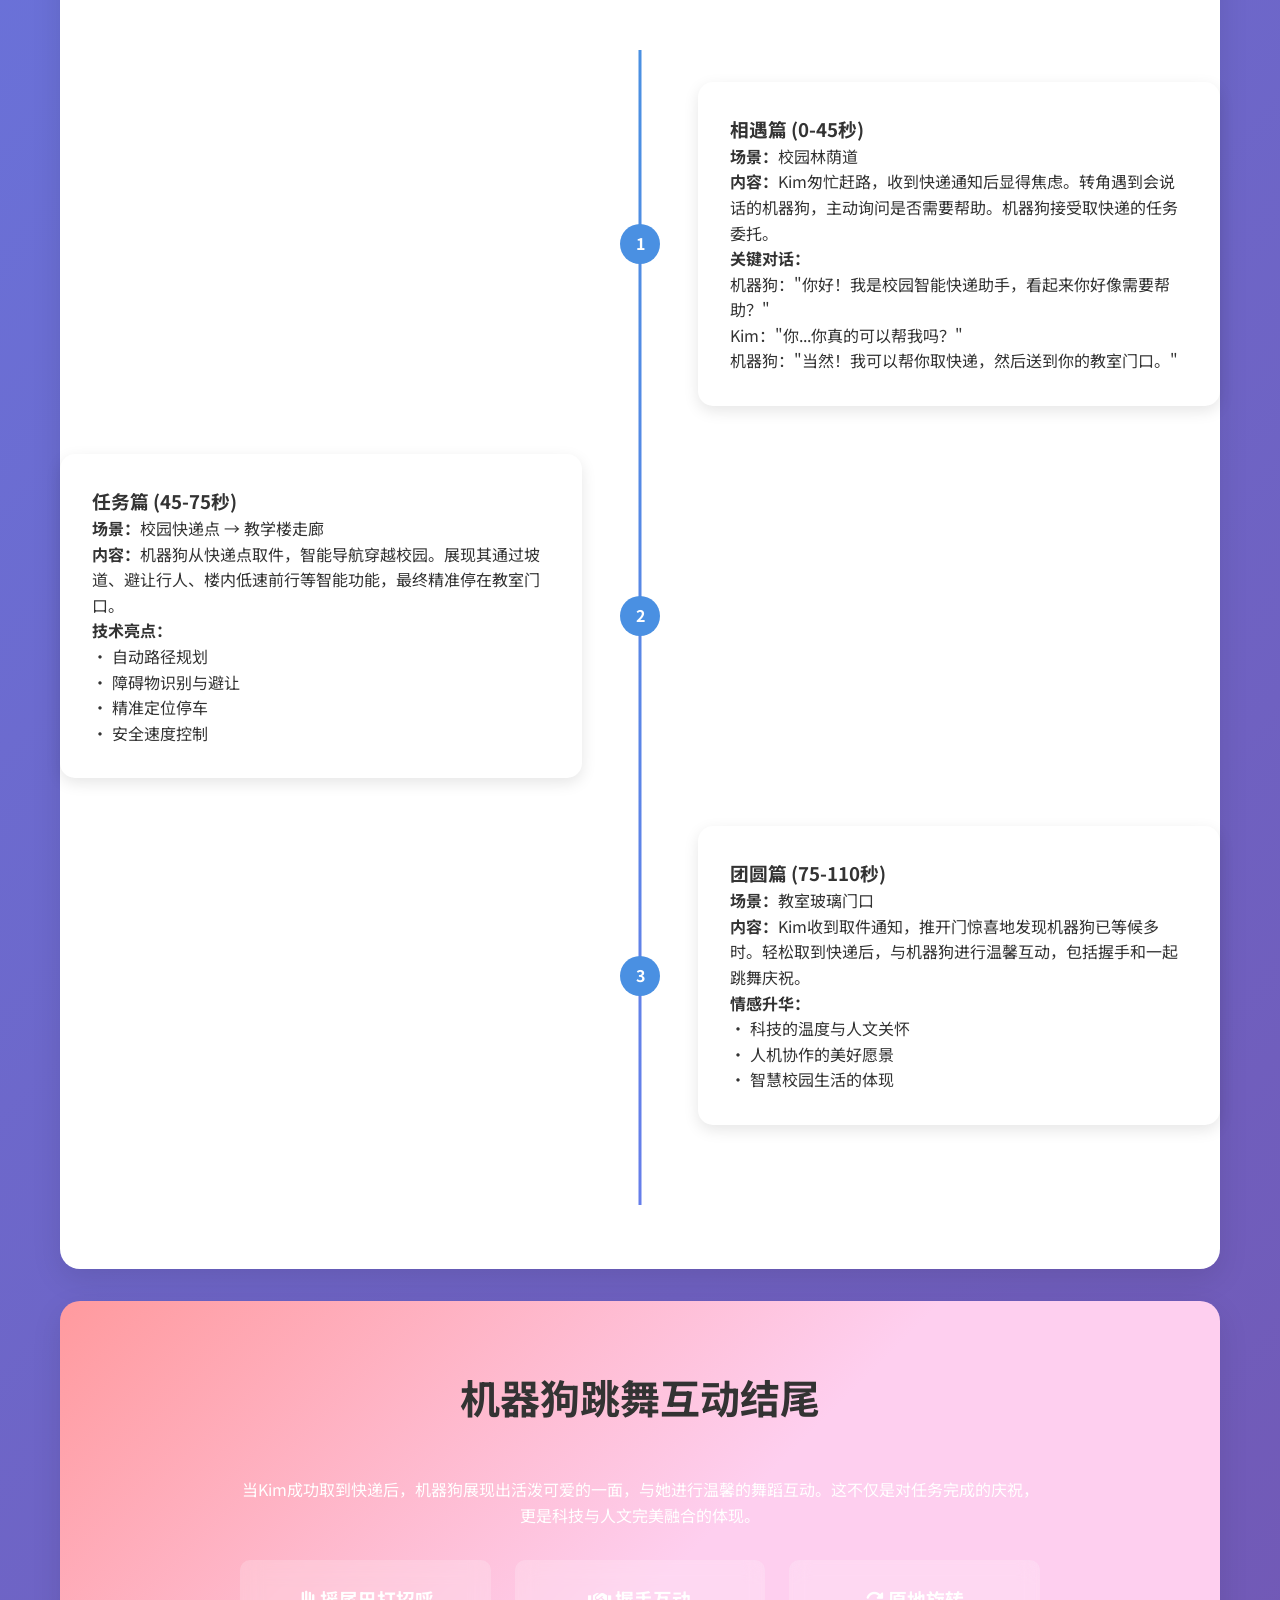
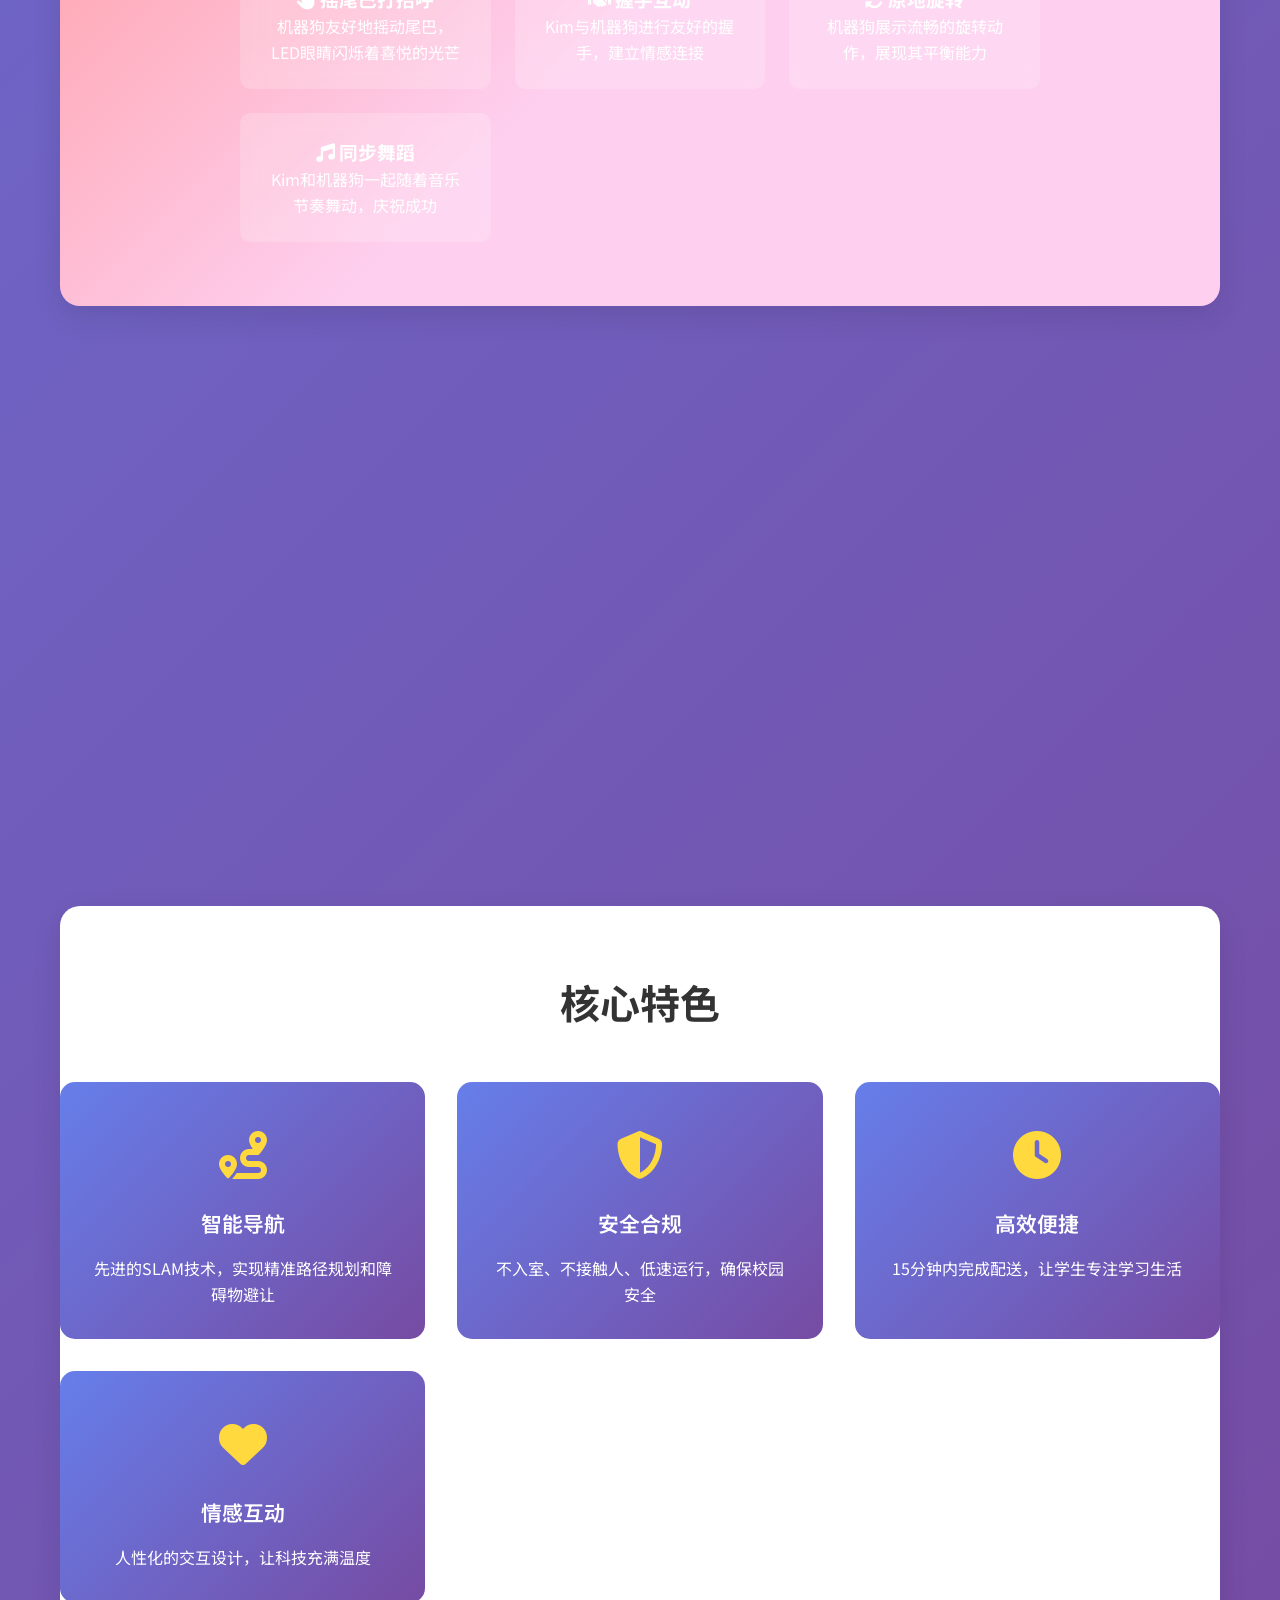
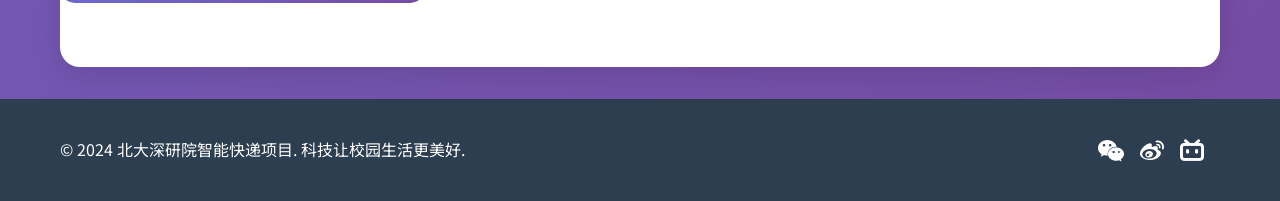
==== commit 188f8121: "Update delivery description in hero section" ====
--- a/index.html
+++ b/index.html
@@ -417,7 +417,7 @@
     <section class="hero">
         <div class="container">
             <h1>上课不出门，快递自己走到玻璃门口了</h1>
-            <p>北大深研院机器狗送快递 - 智能校园物流创新项目</p>
+            <p>北大机器狗送快递（杨子达 黄庭 杨懿德） - 智能校园物流创新项目</p>
             <a href="#story" class="cta-button">观看完整故事</a>
         </div>
     </section>
@@ -657,4 +657,4 @@
         });
     </script>
 </body>
-</html>+</html>
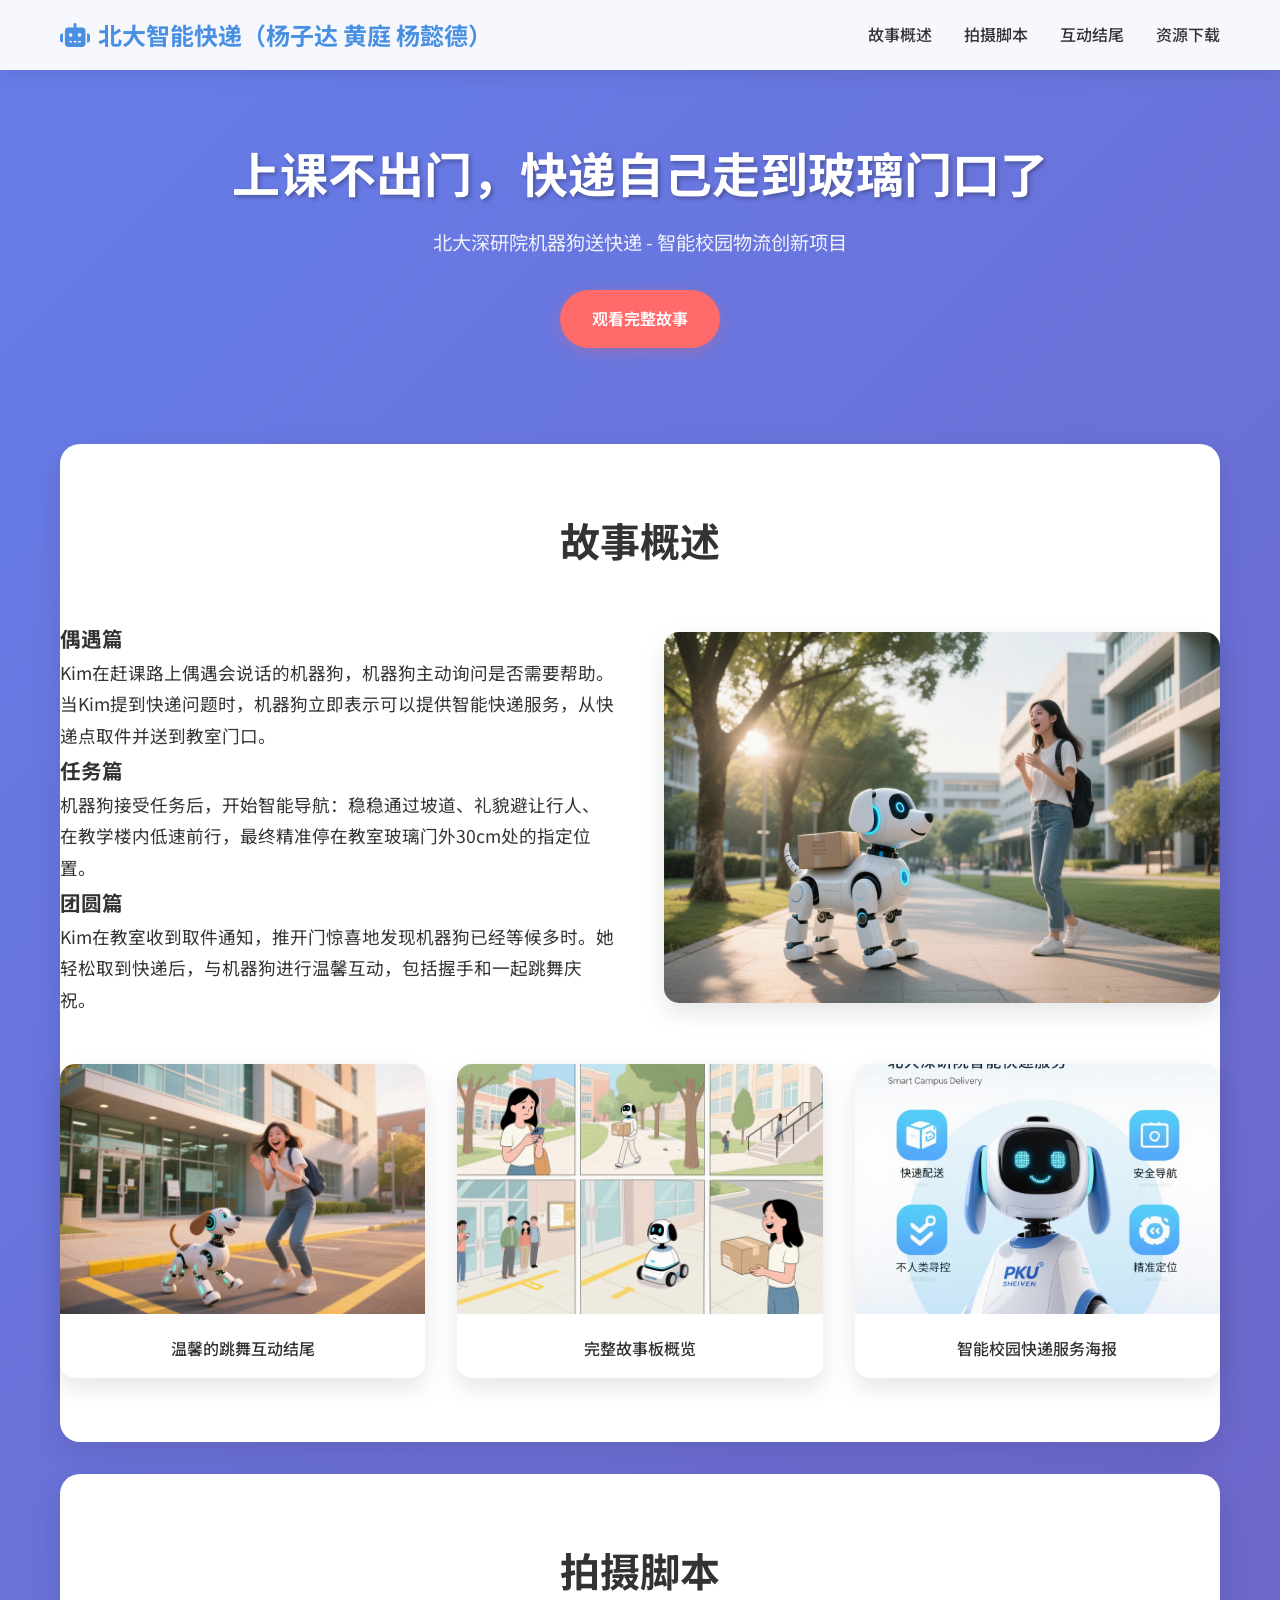
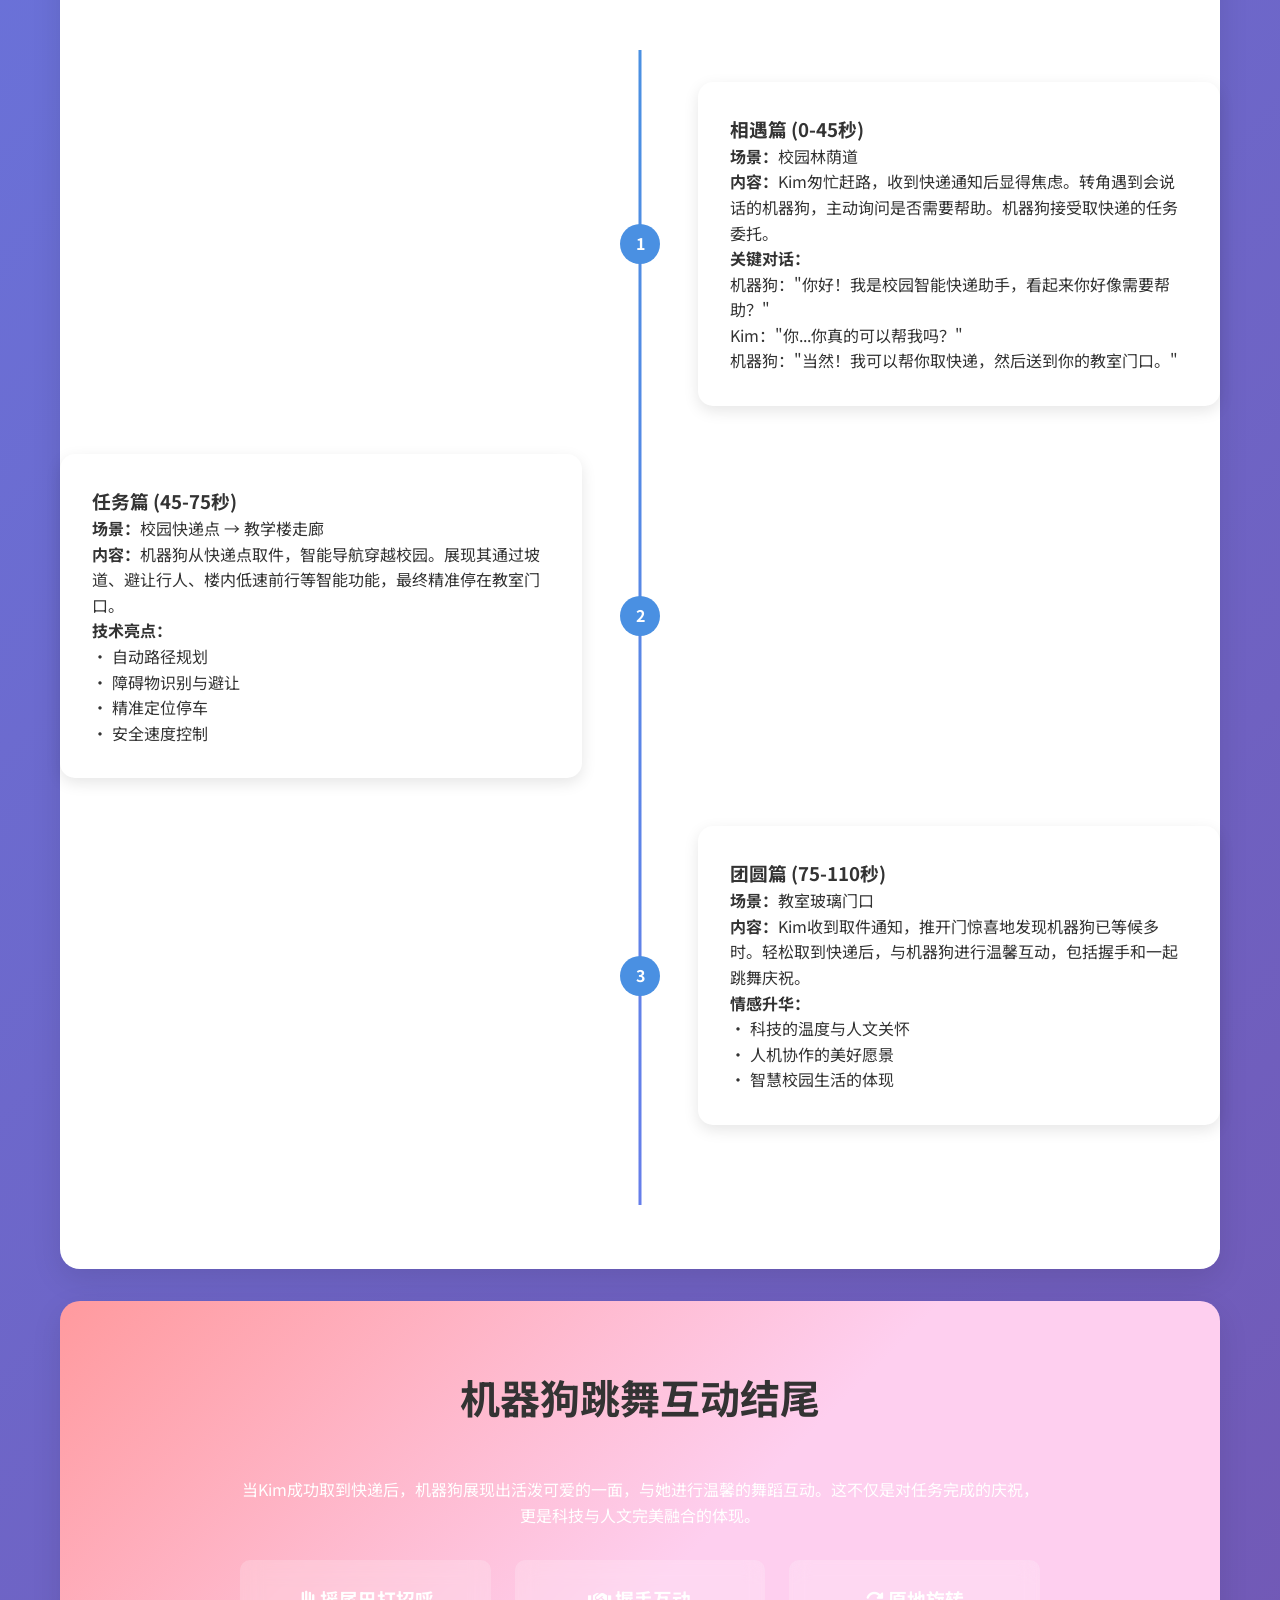
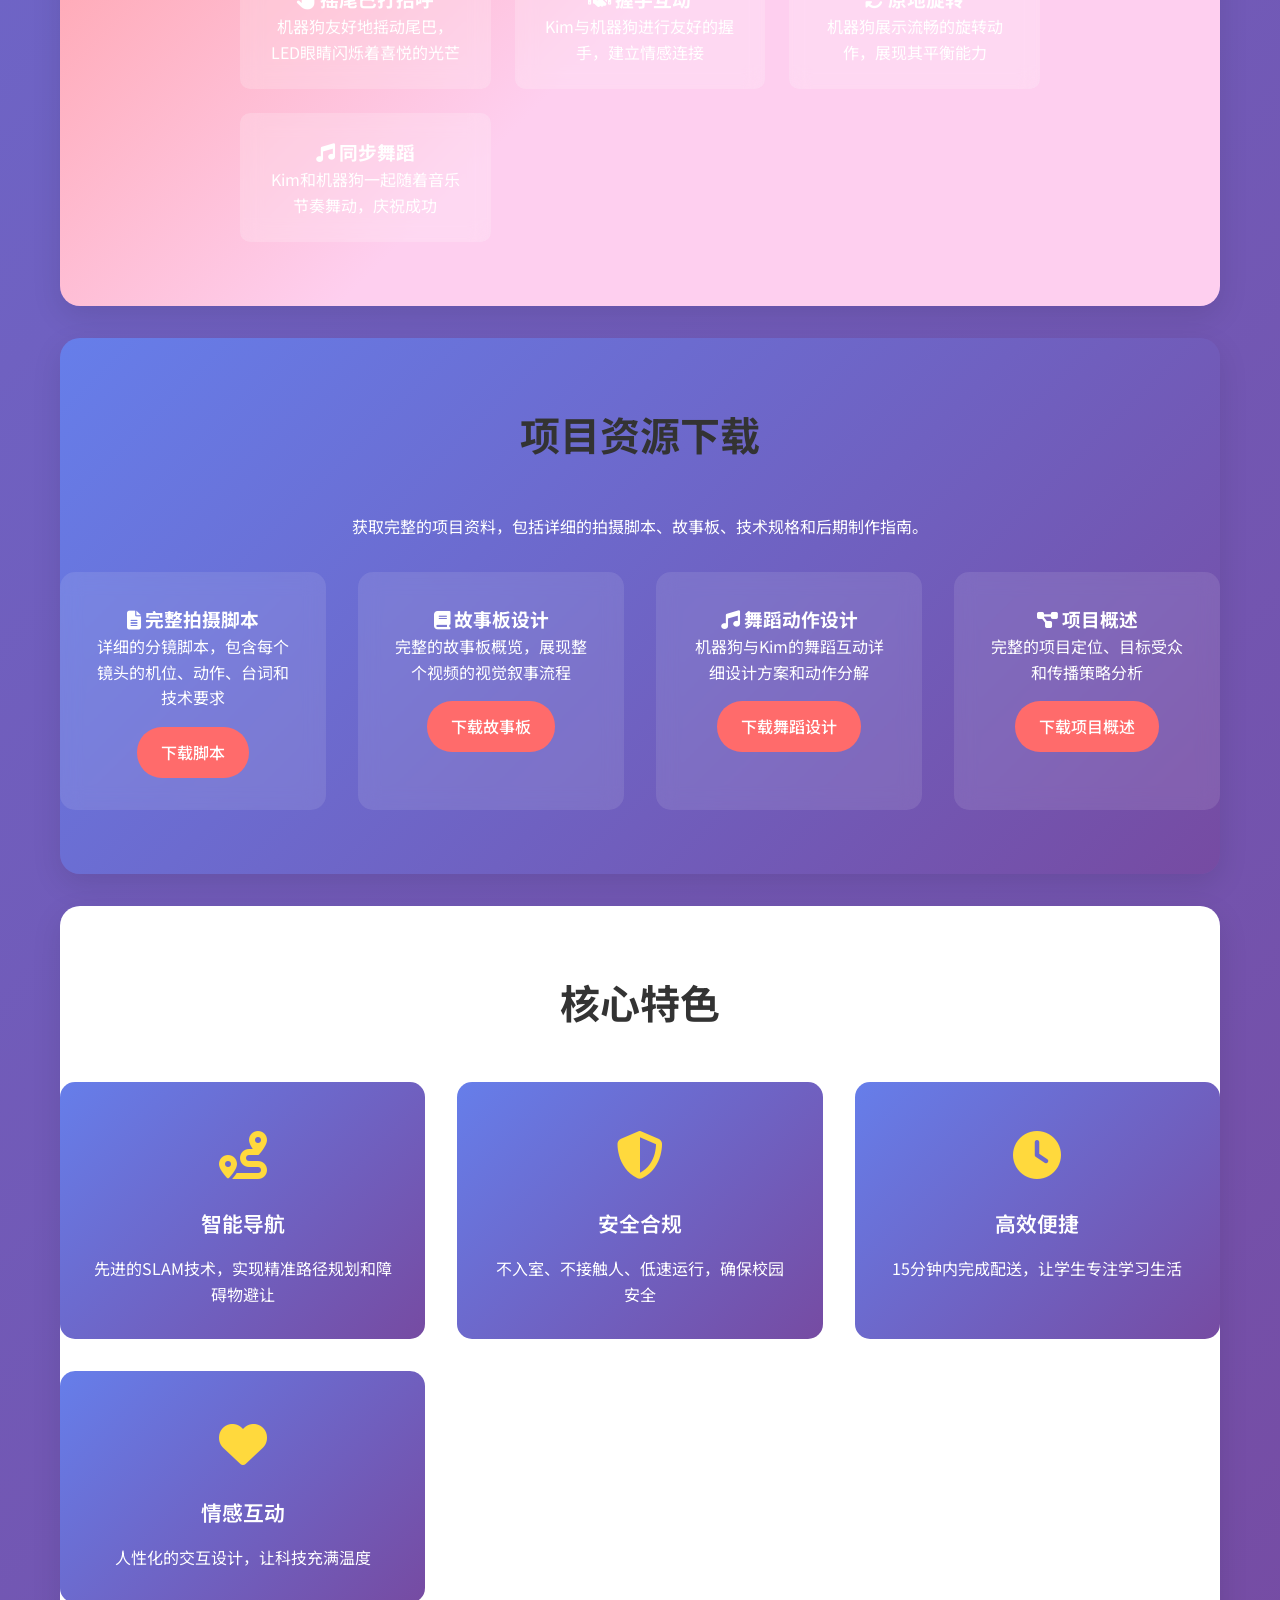
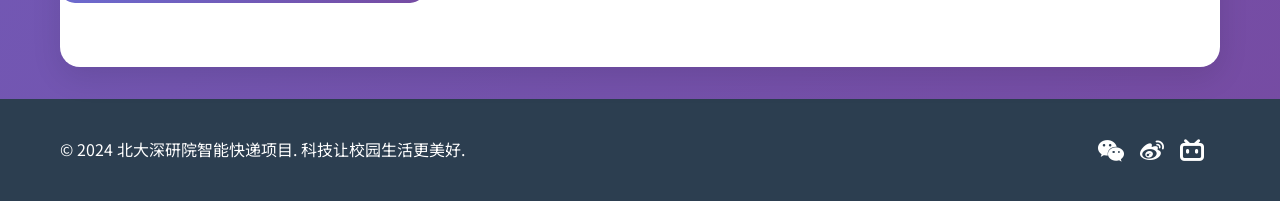
==== commit 7f52ecd1: "Add project files" ====
--- a/index.html
+++ b/index.html
@@ -417,7 +417,7 @@
     <section class="hero">
         <div class="container">
             <h1>上课不出门，快递自己走到玻璃门口了</h1>
-            <p>北大机器狗送快递（杨子达 黄庭 杨懿德） - 智能校园物流创新项目</p>
+            <p>北大深研院机器狗送快递 - 智能校园物流创新项目</p>
             <a href="#story" class="cta-button">观看完整故事</a>
         </div>
     </section>
@@ -657,4 +657,4 @@
         });
     </script>
 </body>
-</html>
+</html>
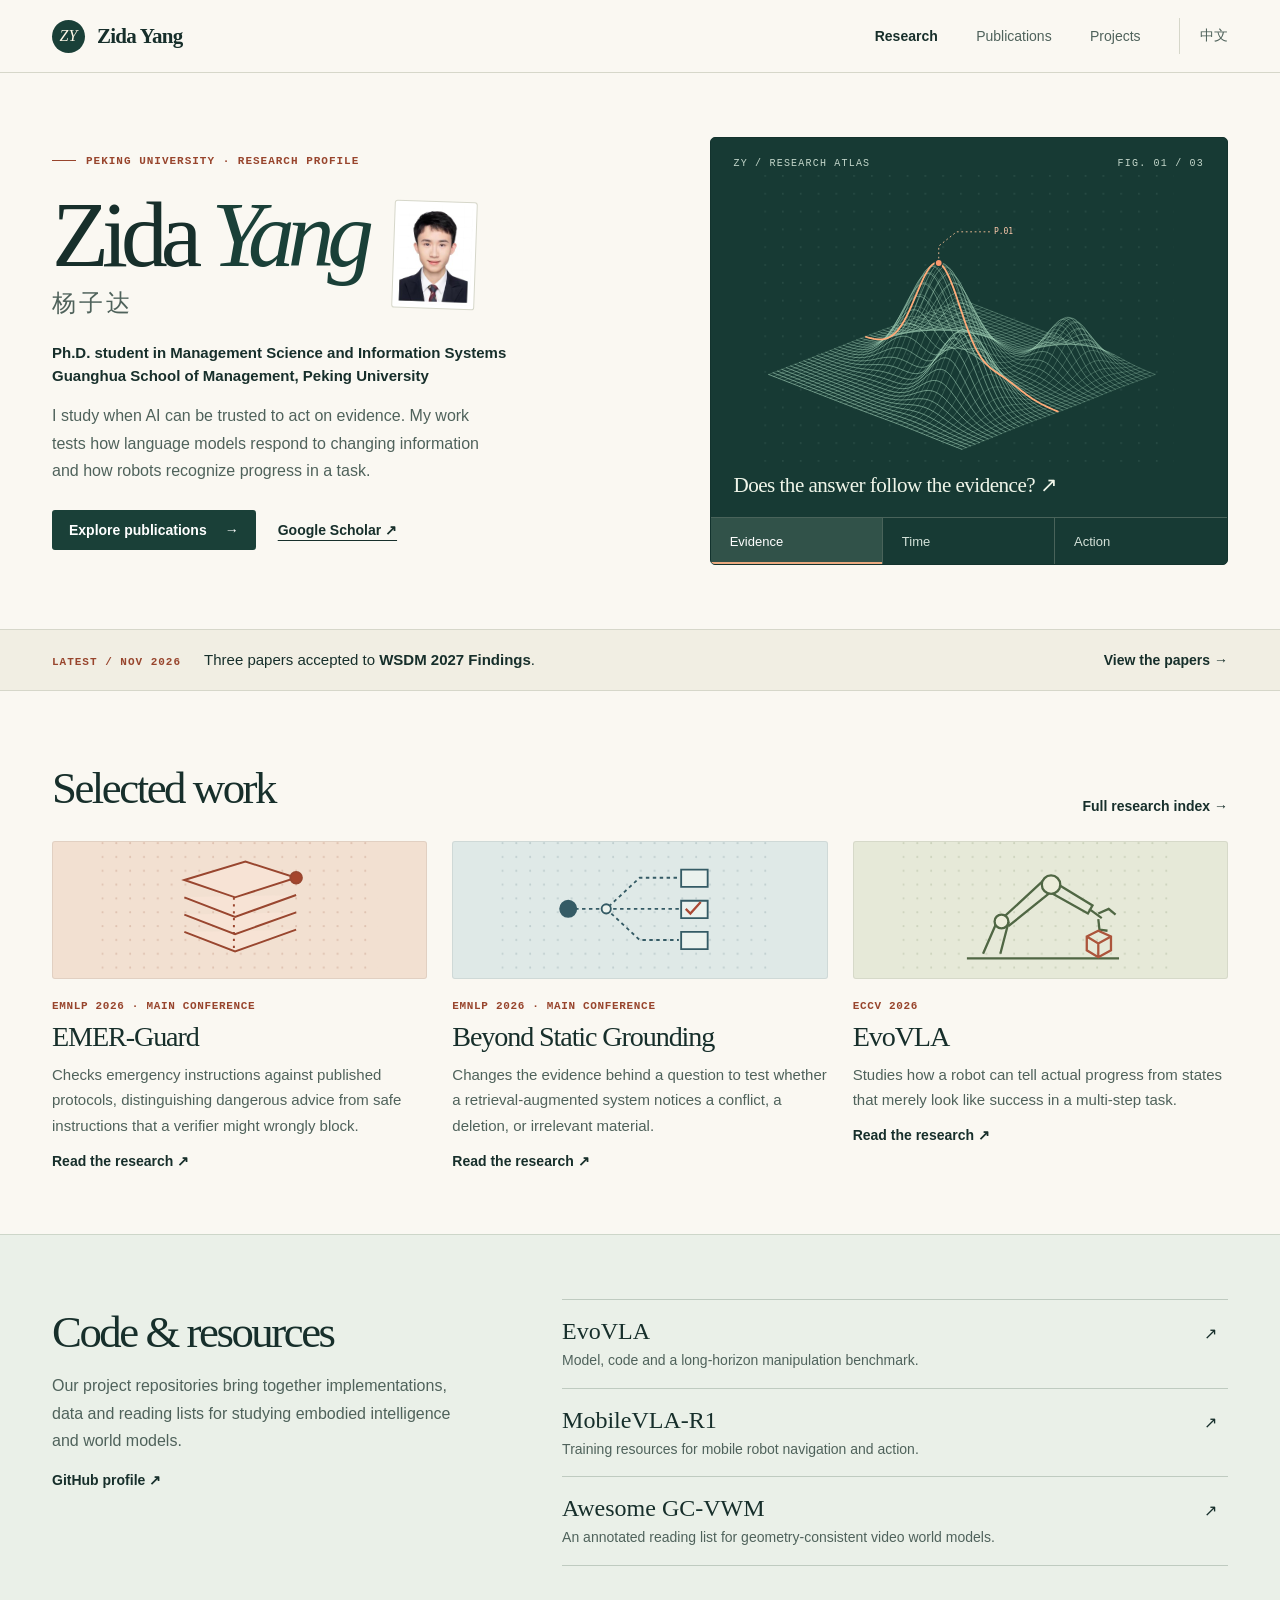
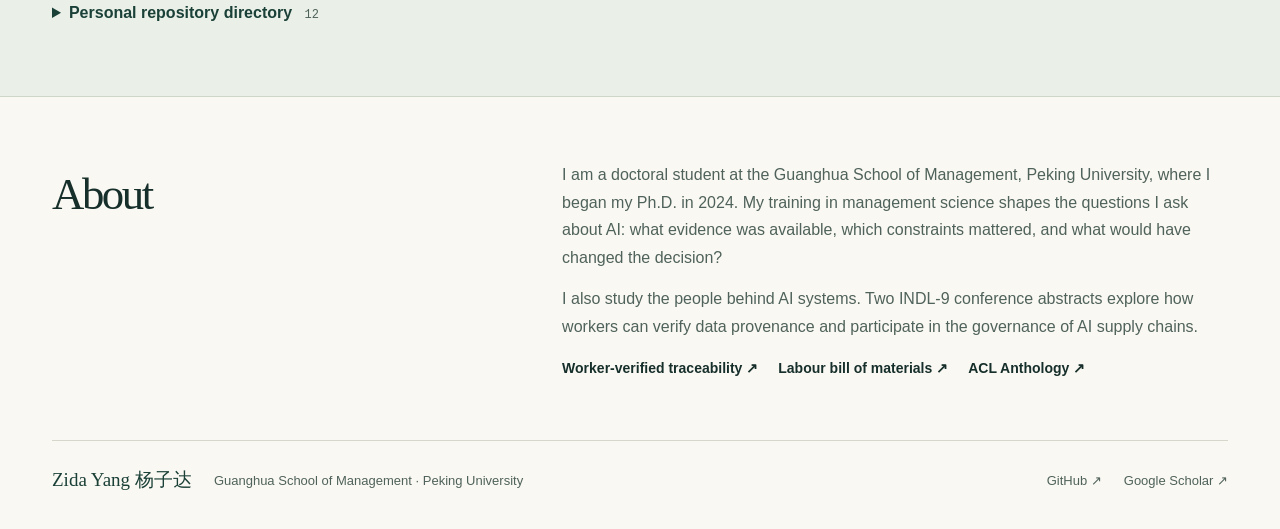
==== commit 6a21ee6f: "Publish bilingual academic homepage for Zida Yang" ====
--- a/index.html
+++ b/index.html
@@ -1,660 +1 @@
-<!DOCTYPE html>
-<html lang="zh-CN">
-<head>
-    <meta charset="UTF-8">
-    <meta name="viewport" content="width=device-width, initial-scale=1.0">
-    <title>北大深研院机器狗送快递（杨子达 黄庭 杨懿德） - 智能校园物流创新项目</title>
-    <link href="https://fonts.googleapis.com/css2?family=Noto+Sans+SC:wght@300;400;500;700&family=Inter:wght@300;400;500;600;700&display=swap" rel="stylesheet">
-    <link rel="stylesheet" href="https://cdnjs.cloudflare.com/ajax/libs/font-awesome/6.4.0/css/all.min.css">
-    <style>
-        * {
-            margin: 0;
-            padding: 0;
-            box-sizing: border-box;
-        }
-
-        body {
-            font-family: 'Noto Sans SC', 'Inter', sans-serif;
-            line-height: 1.6;
-            color: #333;
-            background: linear-gradient(135deg, #667eea 0%, #764ba2 100%);
-            min-height: 100vh;
-        }
-
-        .container {
-            max-width: 1200px;
-            margin: 0 auto;
-            padding: 0 20px;
-        }
-
-        header {
-            background: rgba(255, 255, 255, 0.95);
-            backdrop-filter: blur(10px);
-            box-shadow: 0 2px 20px rgba(0, 0, 0, 0.1);
-            position: sticky;
-            top: 0;
-            z-index: 1000;
-        }
-
-        .header-content {
-            display: flex;
-            justify-content: space-between;
-            align-items: center;
-            padding: 1rem 0;
-        }
-
-        .logo {
-            font-size: 1.5rem;
-            font-weight: 700;
-            color: #4a90e2;
-            display: flex;
-            align-items: center;
-            gap: 0.5rem;
-        }
-
-        .nav-links {
-            display: flex;
-            gap: 2rem;
-            list-style: none;
-        }
-
-        .nav-links a {
-            text-decoration: none;
-            color: #333;
-            font-weight: 500;
-            transition: color 0.3s ease;
-        }
-
-        .nav-links a:hover {
-            color: #4a90e2;
-        }
-
-        .hero {
-            padding: 4rem 0;
-            text-align: center;
-            color: white;
-        }
-
-        .hero h1 {
-            font-size: 3rem;
-            margin-bottom: 1rem;
-            font-weight: 700;
-            text-shadow: 2px 2px 4px rgba(0, 0, 0, 0.3);
-        }
-
-        .hero p {
-            font-size: 1.2rem;
-            margin-bottom: 2rem;
-            opacity: 0.9;
-        }
-
-        .cta-button {
-            display: inline-block;
-            background: #ff6b6b;
-            color: white;
-            padding: 1rem 2rem;
-            text-decoration: none;
-            border-radius: 50px;
-            font-weight: 600;
-            transition: all 0.3s ease;
-            box-shadow: 0 4px 15px rgba(255, 107, 107, 0.3);
-        }
-
-        .cta-button:hover {
-            background: #ff5252;
-            transform: translateY(-2px);
-            box-shadow: 0 6px 20px rgba(255, 107, 107, 0.4);
-        }
-
-        .section {
-            padding: 4rem 0;
-            background: white;
-            margin: 2rem 0;
-            border-radius: 20px;
-            box-shadow: 0 10px 30px rgba(0, 0, 0, 0.1);
-        }
-
-        .section-title {
-            text-align: center;
-            font-size: 2.5rem;
-            margin-bottom: 3rem;
-            color: #333;
-            font-weight: 700;
-        }
-
-        .story-overview {
-            display: grid;
-            grid-template-columns: 1fr 1fr;
-            gap: 3rem;
-            align-items: center;
-            margin-bottom: 3rem;
-        }
-
-        .story-text {
-            font-size: 1.1rem;
-            line-height: 1.8;
-        }
-
-        .story-image {
-            border-radius: 15px;
-            overflow: hidden;
-            box-shadow: 0 10px 25px rgba(0, 0, 0, 0.1);
-        }
-
-        .story-image img {
-            width: 100%;
-            height: auto;
-            display: block;
-        }
-
-        .features {
-            display: grid;
-            grid-template-columns: repeat(auto-fit, minmax(300px, 1fr));
-            gap: 2rem;
-            margin-top: 3rem;
-        }
-
-        .feature-card {
-            background: linear-gradient(135deg, #667eea 0%, #764ba2 100%);
-            color: white;
-            padding: 2rem;
-            border-radius: 15px;
-            text-align: center;
-            transition: transform 0.3s ease;
-        }
-
-        .feature-card:hover {
-            transform: translateY(-5px);
-        }
-
-        .feature-icon {
-            font-size: 3rem;
-            margin-bottom: 1rem;
-            color: #ffd93d;
-        }
-
-        .feature-title {
-            font-size: 1.3rem;
-            margin-bottom: 1rem;
-            font-weight: 600;
-        }
-
-        .timeline {
-            position: relative;
-            padding: 2rem 0;
-        }
-
-        .timeline::before {
-            content: '';
-            position: absolute;
-            left: 50%;
-            top: 0;
-            bottom: 0;
-            width: 3px;
-            background: linear-gradient(to bottom, #4a90e2, #667eea);
-            transform: translateX(-50%);
-        }
-
-        .timeline-item {
-            display: flex;
-            margin-bottom: 3rem;
-            position: relative;
-        }
-
-        .timeline-item:nth-child(odd) {
-            flex-direction: row-reverse;
-        }
-
-        .timeline-content {
-            background: white;
-            padding: 2rem;
-            border-radius: 15px;
-            box-shadow: 0 5px 15px rgba(0, 0, 0, 0.1);
-            width: 45%;
-            position: relative;
-        }
-
-        .timeline-number {
-            position: absolute;
-            left: 50%;
-            top: 50%;
-            transform: translate(-50%, -50%);
-            background: #4a90e2;
-            color: white;
-            width: 40px;
-            height: 40px;
-            border-radius: 50%;
-            display: flex;
-            align-items: center;
-            justify-content: center;
-            font-weight: bold;
-            z-index: 10;
-        }
-
-        .dance-section {
-            background: linear-gradient(135deg, #ff9a9e 0%, #fecfef 50%, #fecfef 100%);
-            color: white;
-            text-align: center;
-        }
-
-        .dance-content {
-            max-width: 800px;
-            margin: 0 auto;
-        }
-
-        .dance-moves {
-            display: grid;
-            grid-template-columns: repeat(auto-fit, minmax(200px, 1fr));
-            gap: 1.5rem;
-            margin-top: 2rem;
-        }
-
-        .dance-move {
-            background: rgba(255, 255, 255, 0.2);
-            padding: 1.5rem;
-            border-radius: 10px;
-            backdrop-filter: blur(10px);
-        }
-
-        .download-section {
-            text-align: center;
-            background: linear-gradient(135deg, #667eea 0%, #764ba2 100%);
-            color: white;
-        }
-
-        .download-grid {
-            display: grid;
-            grid-template-columns: repeat(auto-fit, minmax(250px, 1fr));
-            gap: 2rem;
-            margin-top: 2rem;
-        }
-
-        .download-item {
-            background: rgba(255, 255, 255, 0.1);
-            padding: 2rem;
-            border-radius: 15px;
-            backdrop-filter: blur(10px);
-            transition: transform 0.3s ease;
-        }
-
-        .download-item:hover {
-            transform: translateY(-5px);
-            background: rgba(255, 255, 255, 0.2);
-        }
-
-        .download-btn {
-            display: inline-block;
-            background: #ff6b6b;
-            color: white;
-            padding: 0.8rem 1.5rem;
-            text-decoration: none;
-            border-radius: 25px;
-            font-weight: 500;
-            margin-top: 1rem;
-            transition: all 0.3s ease;
-        }
-
-        .download-btn:hover {
-            background: #ff5252;
-            transform: scale(1.05);
-        }
-
-        footer {
-            background: #2c3e50;
-            color: white;
-            text-align: center;
-            padding: 2rem 0;
-        }
-
-        .footer-content {
-            display: flex;
-            justify-content: space-between;
-            align-items: center;
-            flex-wrap: wrap;
-            gap: 1rem;
-        }
-
-        .social-links {
-            display: flex;
-            gap: 1rem;
-        }
-
-        .social-links a {
-            color: white;
-            font-size: 1.5rem;
-            transition: color 0.3s ease;
-        }
-
-        .social-links a:hover {
-            color: #4a90e2;
-        }
-
-        @media (max-width: 768px) {
-            .hero h1 {
-                font-size: 2rem;
-            }
-
-            .story-overview {
-                grid-template-columns: 1fr;
-                text-align: center;
-            }
-
-            .timeline::before {
-                left: 20px;
-            }
-
-            .timeline-item {
-                flex-direction: column;
-                margin-left: 40px;
-            }
-
-            .timeline-content {
-                width: 100%;
-            }
-
-            .timeline-number {
-                left: 20px;
-                transform: translateY(-50%);
-            }
-
-            .nav-links {
-                display: none;
-            }
-        }
-
-        .image-gallery {
-            display: grid;
-            grid-template-columns: repeat(auto-fit, minmax(300px, 1fr));
-            gap: 2rem;
-            margin-top: 3rem;
-        }
-
-        .gallery-item {
-            border-radius: 15px;
-            overflow: hidden;
-            box-shadow: 0 10px 25px rgba(0, 0, 0, 0.1);
-            transition: transform 0.3s ease;
-        }
-
-        .gallery-item:hover {
-            transform: scale(1.05);
-        }
-
-        .gallery-item img {
-            width: 100%;
-            height: 250px;
-            object-fit: cover;
-        }
-
-        .gallery-caption {
-            padding: 1rem;
-            background: white;
-            text-align: center;
-            font-weight: 500;
-        }
-    </style>
-</head>
-<body>
-    <header>
-        <div class="container">
-            <div class="header-content">
-                <div class="logo">
-                    <i class="fas fa-robot"></i>
-                    北大智能快递（杨子达 黄庭 杨懿德）
-                </div>
-                <nav>
-                    <ul class="nav-links">
-                        <li><a href="#story">故事概述</a></li>
-                        <li><a href="#script">拍摄脚本</a></li>
-                        <li><a href="#dance">互动结尾</a></li>
-                        <li><a href="#download">资源下载</a></li>
-                    </ul>
-                </nav>
-            </div>
-        </div>
-    </header>
-
-    <section class="hero">
-        <div class="container">
-            <h1>上课不出门，快递自己走到玻璃门口了</h1>
-            <p>北大深研院机器狗送快递 - 智能校园物流创新项目</p>
-            <a href="#story" class="cta-button">观看完整故事</a>
-        </div>
-    </section>
-
-    <main class="container">
-        <section id="story" class="section">
-            <h2 class="section-title">故事概述</h2>
-            <div class="story-overview">
-                <div class="story-text">
-                    <h3>偶遇篇</h3>
-                    <p>Kim在赶课路上偶遇会说话的机器狗，机器狗主动询问是否需要帮助。当Kim提到快递问题时，机器狗立即表示可以提供智能快递服务，从快递点取件并送到教室门口。</p>
-                    
-                    <h3>任务篇</h3>
-                    <p>机器狗接受任务后，开始智能导航：稳稳通过坡道、礼貌避让行人、在教学楼内低速前行，最终精准停在教室玻璃门外30cm处的指定位置。</p>
-                    
-                    <h3>团圆篇</h3>
-                    <p>Kim在教室收到取件通知，推开门惊喜地发现机器狗已经等候多时。她轻松取到快递后，与机器狗进行温馨互动，包括握手和一起跳舞庆祝。</p>
-                </div>
-                <div class="story-image">
-                    <img src="kim_meets_robot_dog.png" alt="Kim与机器狗初次相遇">
-                </div>
-            </div>
-
-            <div class="image-gallery">
-                <div class="gallery-item">
-                    <img src="dancing_scene.png" alt="跳舞互动场景">
-                    <div class="gallery-caption">温馨的跳舞互动结尾</div>
-                </div>
-                <div class="gallery-item">
-                    <img src="storyboard_overview.png" alt="完整故事板">
-                    <div class="gallery-caption">完整故事板概览</div>
-                </div>
-                <div class="gallery-item">
-                    <img src="campus_delivery_poster.png" alt="项目海报">
-                    <div class="gallery-caption">智能校园快递服务海报</div>
-                </div>
-            </div>
-        </section>
-
-        <section id="script" class="section">
-            <h2 class="section-title">拍摄脚本</h2>
-            <div class="timeline">
-                <div class="timeline-item">
-                    <div class="timeline-content">
-                        <h3>相遇篇 (0-45秒)</h3>
-                        <p><strong>场景：</strong>校园林荫道</p>
-                        <p><strong>内容：</strong>Kim匆忙赶路，收到快递通知后显得焦虑。转角遇到会说话的机器狗，主动询问是否需要帮助。机器狗接受取快递的任务委托。</p>
-                        <p><strong>关键对话：</strong><br>
-                        机器狗："你好！我是校园智能快递助手，看起来你好像需要帮助？"<br>
-                        Kim："你...你真的可以帮我吗？"<br>
-                        机器狗："当然！我可以帮你取快递，然后送到你的教室门口。"</p>
-                    </div>
-                    <div class="timeline-number">1</div>
-                </div>
-
-                <div class="timeline-item">
-                    <div class="timeline-content">
-                        <h3>任务篇 (45-75秒)</h3>
-                        <p><strong>场景：</strong>校园快递点 → 教学楼走廊</p>
-                        <p><strong>内容：</strong>机器狗从快递点取件，智能导航穿越校园。展现其通过坡道、避让行人、楼内低速前行等智能功能，最终精准停在教室门口。</p>
-                        <p><strong>技术亮点：</strong><br>
-                        • 自动路径规划<br>
-                        • 障碍物识别与避让<br>
-                        • 精准定位停车<br>
-                        • 安全速度控制</p>
-                    </div>
-                    <div class="timeline-number">2</div>
-                </div>
-
-                <div class="timeline-item">
-                    <div class="timeline-content">
-                        <h3>团圆篇 (75-110秒)</h3>
-                        <p><strong>场景：</strong>教室玻璃门口</p>
-                        <p><strong>内容：</strong>Kim收到取件通知，推开门惊喜地发现机器狗已等候多时。轻松取到快递后，与机器狗进行温馨互动，包括握手和一起跳舞庆祝。</p>
-                        <p><strong>情感升华：</strong><br>
-                        • 科技的温度与人文关怀<br>
-                        • 人机协作的美好愿景<br>
-                        • 智慧校园生活的体现</p>
-                    </div>
-                    <div class="timeline-number">3</div>
-                </div>
-            </div>
-        </section>
-
-        <section id="dance" class="section dance-section">
-            <div class="dance-content">
-                <h2 class="section-title">机器狗跳舞互动结尾</h2>
-                <p>当Kim成功取到快递后，机器狗展现出活泼可爱的一面，与她进行温馨的舞蹈互动。这不仅是对任务完成的庆祝，更是科技与人文完美融合的体现。</p>
-                
-                <div class="dance-moves">
-                    <div class="dance-move">
-                        <h3><i class="fas fa-hand-paper"></i> 摇尾巴打招呼</h3>
-                        <p>机器狗友好地摇动尾巴，LED眼睛闪烁着喜悦的光芒</p>
-                    </div>
-                    <div class="dance-move">
-                        <h3><i class="fas fa-handshake"></i> 握手互动</h3>
-                        <p>Kim与机器狗进行友好的握手，建立情感连接</p>
-                    </div>
-                    <div class="dance-move">
-                        <h3><i class="fas fa-sync-alt"></i> 原地旋转</h3>
-                        <p>机器狗展示流畅的旋转动作，展现其平衡能力</p>
-                    </div>
-                    <div class="dance-move">
-                        <h3><i class="fas fa-music"></i> 同步舞蹈</h3>
-                        <p>Kim和机器狗一起随着音乐节奏舞动，庆祝成功</p>
-                    </div>
-                </div>
-            </div>
-        </section>
-
-        <section id="download" class="section download-section">
-            <h2 class="section-title">项目资源下载</h2>
-            <p>获取完整的项目资料，包括详细的拍摄脚本、故事板、技术规格和后期制作指南。</p>
-            
-            <div class="download-grid">
-                <div class="download-item">
-                    <h3><i class="fas fa-file-alt"></i> 完整拍摄脚本</h3>
-                    <p>详细的分镜脚本，包含每个镜头的机位、动作、台词和技术要求</p>
-                    <a href="shooting_script.md" class="download-btn" download>下载脚本</a>
-                </div>
-                <div class="download-item">
-                    <h3><i class="fas fa-book"></i> 故事板设计</h3>
-                    <p>完整的故事板概览，展现整个视频的视觉叙事流程</p>
-                    <a href="storyboard_overview.png" class="download-btn" download>下载故事板</a>
-                </div>
-                <div class="download-item">
-                    <h3><i class="fas fa-music"></i> 舞蹈动作设计</h3>
-                    <p>机器狗与Kim的舞蹈互动详细设计方案和动作分解</p>
-                    <a href="dance_ending.md" class="download-btn" download>下载舞蹈设计</a>
-                </div>
-                <div class="download-item">
-                    <h3><i class="fas fa-project-diagram"></i> 项目概述</h3>
-                    <p>完整的项目定位、目标受众和传播策略分析</p>
-                    <a href="project_outline.md" class="download-btn" download>下载项目概述</a>
-                </div>
-            </div>
-        </section>
-
-        <section class="section">
-            <h2 class="section-title">核心特色</h2>
-            <div class="features">
-                <div class="feature-card">
-                    <div class="feature-icon">
-                        <i class="fas fa-route"></i>
-                    </div>
-                    <h3 class="feature-title">智能导航</h3>
-                    <p>先进的SLAM技术，实现精准路径规划和障碍物避让</p>
-                </div>
-                <div class="feature-card">
-                    <div class="feature-icon">
-                        <i class="fas fa-shield-alt"></i>
-                    </div>
-                    <h3 class="feature-title">安全合规</h3>
-                    <p>不入室、不接触人、低速运行，确保校园安全</p>
-                </div>
-                <div class="feature-card">
-                    <div class="feature-icon">
-                        <i class="fas fa-clock"></i>
-                    </div>
-                    <h3 class="feature-title">高效便捷</h3>
-                    <p>15分钟内完成配送，让学生专注学习生活</p>
-                </div>
-                <div class="feature-card">
-                    <div class="feature-icon">
-                        <i class="fas fa-heart"></i>
-                    </div>
-                    <h3 class="feature-title">情感互动</h3>
-                    <p>人性化的交互设计，让科技充满温度</p>
-                </div>
-            </div>
-        </section>
-    </main>
-
-    <footer>
-        <div class="container">
-            <div class="footer-content">
-                <div>
-                    <p>&copy; 2024 北大深研院智能快递项目. 科技让校园生活更美好.</p>
-                </div>
-                <div class="social-links">
-                    <a href="#"><i class="fab fa-weixin"></i></a>
-                    <a href="#"><i class="fab fa-weibo"></i></a>
-                    <a href="#"><i class="fab fa-bilibili"></i></a>
-                    <a href="#"><i class="fab fa-douyin"></i></a>
-                </div>
-            </div>
-        </div>
-    </footer>
-
-    <script>
-        // 平滑滚动
-        document.querySelectorAll('a[href^="#"]').forEach(anchor => {
-            anchor.addEventListener('click', function (e) {
-                e.preventDefault();
-                const target = document.querySelector(this.getAttribute('href'));
-                if (target) {
-                    target.scrollIntoView({
-                        behavior: 'smooth',
-                        block: 'start'
-                    });
-                }
-            });
-        });
-
-        // 滚动动画
-        const observerOptions = {
-            threshold: 0.1,
-            rootMargin: '0px 0px -50px 0px'
-        };
-
-        const observer = new IntersectionObserver((entries) => {
-            entries.forEach(entry => {
-                if (entry.isIntersecting) {
-                    entry.target.style.opacity = '1';
-                    entry.target.style.transform = 'translateY(0)';
-                }
-            });
-        }, observerOptions);
-
-        // 观察所有section元素
-        document.querySelectorAll('.section').forEach(section => {
-            section.style.opacity = '0';
-            section.style.transform = 'translateY(30px)';
-            section.style.transition = 'opacity 0.6s ease, transform 0.6s ease';
-            observer.observe(section);
-        });
-
-        // 添加一些互动效果
-        document.querySelectorAll('.feature-card, .download-item').forEach(card => {
-            card.addEventListener('mouseenter', function() {
-                this.style.transform = 'translateY(-10px) scale(1.02)';
-            });
-            
-            card.addEventListener('mouseleave', function() {
-                this.style.transform = 'translateY(0) scale(1)';
-            });
-        });
-    </script>
-</body>
-</html>+<!doctype html><html lang="en"><head><meta charset="utf-8"><meta name="viewport" content="width=device-width,initial-scale=1"><meta name="theme-color" content="#183e38"><title>Zida Yang · 杨子达 | Research at Peking University</title><meta name="description" content="Zida Yang studies trustworthy AI and decision support at Peking University. Explore research on evidence, retrieval, and embodied intelligence."><meta property="og:title" content="Zida Yang · 杨子达 | Research at Peking University"><meta property="og:description" content="Zida Yang studies trustworthy AI and decision support at Peking University. Explore research on evidence, retrieval, and embodied intelligence."><meta property="og:type" content="website"><meta property="og:url" content="https://yzd2002.github.io/"><link rel="canonical" href="https://yzd2002.github.io/"><link rel="alternate" hreflang="en" href="https://yzd2002.github.io/"><link rel="alternate" hreflang="zh-CN" href="https://yzd2002.github.io/zh/"><link rel="icon" type="image/svg+xml" href="./assets/mark.svg"><link rel="stylesheet" href="./assets/site.css"><script src="./assets/site.js" defer></script></head><body><a href="#main" class="skip">Skip to content</a><header class="top"><div class="wrap nav"><a href="/" class="brand"><span class="stamp" aria-hidden="true">ZY</span><b>Zida Yang</b></a><nav aria-label="Main navigation"><a href="/" class="active">Research</a><a href="/publications.html" class="">Publications</a><a href="/#projects" class="">Projects</a><a class="lang" href="/zh/" lang="zh-CN">中文</a></nav></div></header><main id="main"><section class="hero wrap"><div class="intro"><p class="eyebrow"><i></i>PEKING UNIVERSITY · RESEARCH PROFILE</p><div class="identity"><div><h1>Zida <em>Yang</em></h1><p class="altname">杨子达</p></div><img class="portrait" src="./assets/zida-yang.jpg" width="192" height="256" alt="Portrait of Zida Yang"></div><p class="position">Ph.D. student in Management Science and Information Systems<br>Guanghua School of Management, Peking University</p><p class="lead">I study when AI can be trusted to act on evidence. My work tests how language models respond to changing information and how robots recognize progress in a task.</p><div class="actions"><a href="/publications.html" class="btn">Explore publications <span>→</span></a> <a href="https://scholar.google.com/citations?user=0XE_GW4AAAAJ" class="quietlink">Google Scholar ↗</a></div></div><figure class="atlas"><div class="atlas-bar"><span>ZY / RESEARCH ATLAS</span><span id="plate-number">FIG. 01 / 03</span></div><div class="plate-slide" data-slide="0" ><img width="460" height="329" src="./assets/terrain-1.svg" alt=""><div class="plate-q"><a href="/publications.html#2026.emnlp-main.1494" class="">Does the answer follow the evidence? ↗</a></div></div><div class="plate-slide" data-slide="1" hidden><img width="460" height="329" src="./assets/terrain-2.svg" alt=""><div class="plate-q"><a href="/publications.html#exact" class="">Was the evidence available then? ↗</a></div></div><div class="plate-slide" data-slide="2" hidden><img width="460" height="329" src="./assets/terrain-3.svg" alt=""><div class="plate-q"><a href="/publications.html#evovla" class="">Did the robot finish the task? ↗</a></div></div><div class="switches" aria-label="Research themes"><button data-plate="0" aria-pressed="true">Evidence</button><button data-plate="1" aria-pressed="false">Time</button><button data-plate="2" aria-pressed="false">Action</button></div></figure></section><aside class="latest"><div class="wrap"><span class="eyebrow">LATEST / NOV 2026</span><p>Three papers accepted to <strong>WSDM 2027 Findings</strong>.</p><a href="/publications.html#mechedit" class="textlink">View the papers →</a></div></aside><section class="wrap section" id="research"><div class="section-head"><div><h2>Selected work</h2></div><a href="/publications.html" class="textlink">Full research index →</a></div><div class="cards"><article class="feature"><a class="cover c0" href="https://aclanthology.org/2026.emnlp-main.1205/" aria-label="EMER-Guard"><svg viewBox="0 0 240 118" aria-hidden="true"><defs><pattern id="dots0" width="12" height="12" patternUnits="userSpaceOnUse"><circle cx="1" cy="1" r="0.9" fill="currentColor" opacity=".20"/></pattern></defs><rect width="240" height="118" fill="url(#dots0)"/><g transform="translate(72 12)" fill="#f7e3d5" stroke="#99462f" stroke-width="1.7"><path d="M0 21L53 5l44 14-53 17zM0 36l44 17 53-19M0 51l44 17 53-19M0 66l44 17 53-19"/><path d="M43 36v48" stroke-dasharray="2 4"/><circle cx="97" cy="19" r="5" fill="#a6452c"/></g></svg></a><div class="ftext"><span class="micro">EMNLP 2026 · Main Conference</span><h3><a href="https://aclanthology.org/2026.emnlp-main.1205/" class="">EMER-Guard</a></h3><p>Checks emergency instructions against published protocols, distinguishing dangerous advice from safe instructions that a verifier might wrongly block.</p><a href="https://aclanthology.org/2026.emnlp-main.1205/" class="textlink">Read the research ↗</a></div></article><article class="feature"><a class="cover c1" href="https://aclanthology.org/2026.emnlp-main.1494/" aria-label="Beyond Static Grounding"><svg viewBox="0 0 240 118" aria-hidden="true"><defs><pattern id="dots1" width="12" height="12" patternUnits="userSpaceOnUse"><circle cx="1" cy="1" r="0.9" fill="currentColor" opacity=".20"/></pattern></defs><rect width="240" height="118" fill="url(#dots1)"/><g transform="translate(58 24)" stroke="#355b65" stroke-width="1.6" fill="none"><path d="M0 34h33l29-27h34M33 34h65M33 34l29 27h34" stroke-dasharray="3 3"/><circle cx="0" cy="34" r="7" fill="#355b65"/><circle cx="33" cy="34" r="4" fill="#edf3ee"/><path d="M98 0h23v15H98zM98 27h23v15H98zM98 54h23v15H98z" fill="#ebf2ee"/><path d="m102 34 4 4 9-10" stroke="#ab4934" stroke-width="2"/></g></svg></a><div class="ftext"><span class="micro">EMNLP 2026 · Main Conference</span><h3><a href="https://aclanthology.org/2026.emnlp-main.1494/" class="">Beyond Static Grounding</a></h3><p>Changes the evidence behind a question to test whether a retrieval-augmented system notices a conflict, a deletion, or irrelevant material.</p><a href="https://aclanthology.org/2026.emnlp-main.1494/" class="textlink">Read the research ↗</a></div></article><article class="feature"><a class="cover c2" href="https://aigeeksgroup.github.io/EvoVLA/" aria-label="EvoVLA"><svg viewBox="0 0 240 118" aria-hidden="true"><defs><pattern id="dots2" width="12" height="12" patternUnits="userSpaceOnUse"><circle cx="1" cy="1" r="0.9" fill="currentColor" opacity=".20"/></pattern></defs><rect width="240" height="118" fill="url(#dots2)"/><g transform="translate(56 14)" stroke="#506744" stroke-width="2" fill="none"><path d="M0 87h132M14 83l13-30 9 3-7 27M30 53l39-36 8 9-41 33M76 21l33 20-4 7-34-19M106 44l11 8m-3-4 9-4 6 5m-15 4 1 9 7 1"/><circle cx="30" cy="55" r="6" fill="#ecedda"/><circle cx="73" cy="23" r="8" fill="#ecedda"/><path d="M104 68l10-5 11 5v12l-11 6-10-6zm0 0 10 6 11-6m-11 6v12" stroke="#ac553c"/></g></svg></a><div class="ftext"><span class="micro">ECCV 2026</span><h3><a href="https://aigeeksgroup.github.io/EvoVLA/" class="">EvoVLA</a></h3><p>Studies how a robot can tell actual progress from states that merely look like success in a multi-step task.</p><a href="https://aigeeksgroup.github.io/EvoVLA/" class="textlink">Read the research ↗</a></div></article></div></section><section class="resource" id="projects"><div class="wrap projectgrid"><div><h2>Code &amp; resources</h2><p>Our project repositories bring together implementations, data and reading lists for studying embodied intelligence and world models.</p><a href="https://github.com/yzd2002" class="textlink">GitHub profile ↗</a></div><div><a class="project-row" href="https://github.com/AIGeeksGroup/EvoVLA"><span><b>EvoVLA</b><small>Model, code and a long-horizon manipulation benchmark.</small></span><em>↗</em></a><a class="project-row" href="https://github.com/AIGeeksGroup/MobileVLA-R1"><span><b>MobileVLA-R1</b><small>Training resources for mobile robot navigation and action.</small></span><em>↗</em></a><a class="project-row" href="https://github.com/AIGeeksGroup/Awesome-GC-VWM"><span><b>Awesome GC-VWM</b><small>An annotated reading list for geometry-consistent video world models.</small></span><em>↗</em></a></div></div><div class="wrap"><details class="repos"><summary>Personal repository directory <span>12</span></summary><ul><li><a href="https://github.com/yzd2002/EvoVLA"><b>EvoVLA ↗</b></a><span>Research fork</span><small>Vision–language–action research.</small></li><li><a href="https://github.com/yzd2002/MobileVLA-R1"><b>MobileVLA-R1 ↗</b></a><span>Research fork</span><small>Vision–language–action for mobile robots.</small></li><li><a href="https://github.com/yzd2002/CohortCert"><b>CohortCert ↗</b></a><span>Repository</span><small>Project space for shared evidence and proof costs in cohort decisions.</small></li><li><a href="https://github.com/yzd2002/Q-BRIDGE-ICDE2027"><b>Q-BRIDGE-ICDE2027 ↗</b></a><span>Repository</span><small>Project space for reusable policy certificates across observational and randomized logs.</small></li><li><a href="https://github.com/yzd2002/ShoppingBench"><b>ShoppingBench ↗</b></a><span>Fork</span><small>A fork of the ShoppingBench benchmark.</small></li><li><a href="https://github.com/yzd2002/mingxin-brochure-2026"><b>mingxin-brochure-2026 ↗</b></a><span>Project</span><small>A recruitment brochure built with TypeScript.</small></li><li><a href="https://github.com/yzd2002/my-novel"><b>my-novel ↗</b></a><span>Project</span><small>A creative writing repository.</small></li><li><a href="https://github.com/yzd2002/claw-code"><b>claw-code ↗</b></a><span>Fork</span><small>A fork of the upstream coding-agent project.</small></li><li><a href="https://github.com/yzd2002/ceshi"><b>ceshi ↗</b></a><span>Project</span><small>A small Python test repository.</small></li><li><a href="https://github.com/yzd2002/test-repo"><b>test-repo ↗</b></a><span>Project</span><small>A test repository.</small></li><li><a href="https://github.com/yzd2002/yzd2002"><b>yzd2002 ↗</b></a><span>Profile</span><small>GitHub profile and academic homepage link.</small></li><li><a href="https://github.com/yzd2002/yzd2002.github.io"><b>yzd2002.github.io ↗</b></a><span>Website</span><small>Source for this academic website.</small></li></ul></details></div></section><section class="wrap section about"><div><h2>About</h2></div><div><p>I am a doctoral student at the Guanghua School of Management, Peking University, where I began my Ph.D. in 2024. My training in management science shapes the questions I ask about AI: what evidence was available, which constraints mattered, and what would have changed the decision?</p><p>I also study the people behind AI systems. Two INDL-9 conference abstracts explore how workers can verify data provenance and participate in the governance of AI supply chains.</p><div class="inline"><a href="https://indl-9.sciencesconf.org/736729" class="textlink">Worker-verified traceability ↗</a><a href="https://indl-9.sciencesconf.org/736739" class="textlink">Labour bill of materials ↗</a><a href="https://aclanthology.org/people/zida-yang/" class="textlink">ACL Anthology ↗</a></div></div></section></main><footer class="wrap"><span>Zida Yang <span lang="zh">杨子达</span></span><span>Guanghua School of Management · Peking University</span><a href="https://github.com/yzd2002" class="">GitHub ↗</a> <a href="https://scholar.google.com/citations?user=0XE_GW4AAAAJ" class="">Google Scholar ↗</a></footer></body></html>
--- a/assets/site.css
+++ b/assets/site.css
@@ -0,0 +1,179 @@
+:root {
+  --paper: #faf8f2;
+  --ink: #172f2b;
+  --forest: #1a4038;
+  --muted: #4f625b;
+  --rust: #98452d;
+  --line: #d6d7ca;
+  --serif: Georgia, "Times New Roman", "Songti SC", SimSun, serif;
+  --sans: "Segoe UI", "PingFang SC", "Microsoft YaHei", Arial, sans-serif;
+  --mono: Consolas, "Lucida Console", monospace;
+  color-scheme: light;
+  font-family: var(--sans);
+  color: var(--ink);
+  background: var(--paper);
+  -webkit-text-size-adjust: 100%;
+}
+*, *::before, *::after { box-sizing: border-box; }
+body, h1, h2, h3, p, figure { margin: 0; }
+a { color: inherit; text-decoration: none; }
+a:hover { color: var(--rust); }
+a:focus-visible, button:focus-visible, summary:focus-visible, input:focus-visible { outline: 3px solid #c57244; outline-offset: 4px; }
+button, input { font: inherit; }
+button, summary { cursor: pointer; }
+[hidden] { display: none !important; }
+.wrap { width: min(1190px, calc(100% - 104px)); margin-inline: auto; }
+.skip { position: absolute; z-index: 5; top: -5em; left: 1rem; background: #fff; padding: 12px; }
+.skip:focus { top: 8px; }
+.top { border-bottom: 1px solid var(--line); }
+.nav, .brand, nav, .actions, .inline, .section-head, footer { display: flex; align-items: center; }
+.nav { min-height: 72px; justify-content: space-between; gap: 15px; }
+.brand { gap: 12px; white-space: nowrap; }
+.brand b { font: 600 21px var(--serif); letter-spacing: -.035em; }
+.stamp { display: grid; place-items: center; height: 33px; width: 33px; border-radius: 50%; background: var(--forest); color: #fff8e7; font: italic 16px var(--serif); }
+nav { gap: clamp(16px,3vw,42px); }
+nav a { font-size: 14px; color: var(--muted); padding: 9px 0; }
+nav a.active { color: var(--ink); font-weight: 650; }
+nav .lang { border-left: 1px solid var(--line); padding-left: 20px; }
+.hero { padding-block: clamp(40px,5vw,76px); display: grid; grid-template-columns: 1.12fr 1fr; gap: clamp(36px,6vw,105px); align-items: center; }
+.eyebrow, .micro, .atlas-bar, .venue, .meta small, #matches, .cover .micro { font: 600 11px/1.5 var(--mono); letter-spacing: .09em; }
+.eyebrow { color: var(--rust); }
+.eyebrow i { display: inline-block; width: 24px; height: 1px; background: currentColor; margin: 0 10px 3px 0; }
+h1, h2, h3, .plate-q { font-family: var(--serif); font-weight: 400; }
+.hero h1 { font-size: clamp(66px,7.3vw,112px); letter-spacing: -.075em; line-height: .98; margin: 20px 0 7px; }
+.hero h1 em { color: var(--forest); font-weight: 400; }
+.altname { font: 400 24px/1.3 var(--serif); color: var(--muted); letter-spacing: .12em; margin: 0 0 22px; }
+.identity { display: flex; align-items: center; gap: clamp(15px,2vw,31px); }
+.portrait { width: clamp(68px,6.5vw,93px); height: auto; border: 1px solid var(--line); padding: 3px; background: white; border-radius: 3px; transform: rotate(2deg); }
+.position { font-size: clamp(15px,1.16vw,17px); font-weight: 600; line-height: 1.58; }
+.lead { max-width: 51ch; margin-top: 14px; color: var(--muted); font-size: 16px; line-height: 1.72; }
+.actions { flex-wrap: wrap; gap: 22px; margin-top: 25px; }
+.btn { display: inline-flex; gap: 18px; align-items: center; padding: 12px 17px; color: #fff; background: var(--forest); border-radius: 3px; font-size: 14px; font-weight: 600; }
+.btn:hover { background: #285a4e; color: white; }
+.quietlink, .textlink { font-size: 14px; font-weight: 600; text-underline-offset: 5px; }
+.quietlink, .textlink:hover { text-decoration: underline; }
+.atlas { background: #173a34; border: 1px solid #13332e; border-radius: 5px; color: #eff5e9; overflow: hidden; }
+.atlas-bar { display: flex; justify-content: space-between; gap: 10px; color: #c2d5c9; padding: 18px 23px 0; letter-spacing: .12em; font-weight: 400; font-size: 10px; }
+.plate-slide img { display: block; width: calc(100% - 44px); height: auto; aspect-ratio: 460/285; object-fit: contain; margin: 4px auto 0; }
+.plate-q { padding: 4px 23px 18px; font-size: clamp(19px,1.65vw,26px); letter-spacing: -.025em; line-height: 1.3; }
+.plate-q a:hover { color: #ffd2ac; }
+.switches { display: none; grid-template-columns: repeat(3,1fr); border-top: 1px solid #49635a; }
+.interactive .switches { display: grid; }
+.switches button { text-align: left; display: flex; align-items: center; gap: 9px; min-height: 46px; padding-inline: clamp(9px,1.5vw,22px); background: transparent; color: #d4e2d9; border: 0; border-right: 1px solid #49635a; font-size: 13px; }
+.switches button:last-child { border-right: 0; }
+.switches button[aria-pressed="true"] { background: #315249; color: white; box-shadow: inset 0 -2px #ebaa80; }
+.switches small { font: 10px var(--mono); color: #e9b48f; }
+.latest { border-block: 1px solid var(--line); background: #f1eee3; }
+.latest .wrap { display: flex; align-items: baseline; gap: 23px; padding-block: 18px; }
+.latest p { flex: 1; font-size: 15px; line-height: 1.6; }
+.section, .resource { padding-block: clamp(42px,5vw,78px); }
+.section-head { justify-content: space-between; gap: 18px; margin-bottom: 27px; align-items: end; }
+h2 { font-size: clamp(36px,3.5vw,54px); letter-spacing: -.055em; line-height: 1.14; margin-top: 8px; }
+.cards { display: grid; grid-template-columns: repeat(3,minmax(0,1fr)); gap: 25px; }
+.cover { display: grid; place-items: center; position: relative; height: 138px; overflow: hidden; border: 1px solid #00000012; border-radius: 3px; }
+.cover svg { display: block; height: 100%; width: 100%; }
+.cover.c0 { background: #f2e0d1; color: #93462d; }
+.cover.c1 { background: #dfe9e7; color: #416470; }
+.cover.c2 { background: #e6e9d8; color: #66764d; }
+.cover .micro { position: absolute; z-index: 1; left: 12px; top: 9px; font-size: 9px; }
+.ftext { padding: 16px 0 0; }
+.ftext .micro, .venue { color: var(--rust); text-transform: uppercase; letter-spacing: .06em; }
+.ftext h3 { font-size: clamp(25px,2.2vw,33px); letter-spacing: -.04em; line-height: 1.17; margin: 6px 0 8px; }
+.ftext p, .projectgrid > div > p:not(.eyebrow), .about p:not(.eyebrow) { font-size: 16px; line-height: 1.72; color: var(--muted); }
+.ftext p { font-size: 15px; }
+.ftext .textlink { display: inline-block; margin-top: 14px; }
+.resource { background: #eaf0e8; border-block: 1px solid #cdd6c9; }
+.projectgrid, .about { display: grid; grid-template-columns: .85fr 1.4fr; gap: 9%; }
+.projectgrid h2 { margin-bottom: 14px; }
+.projectgrid > div > .textlink { display: inline-block; margin-top: 17px; }
+.project-row { display: grid; grid-template-columns: 1fr 24px; gap: 10px; border-top: 1px solid #bfcbc0; padding: 16px 0; align-items: baseline; }
+.project-row:last-child { border-bottom: 1px solid #bfcbc0; }
+.project-row b { font: 400 24px/1.25 var(--serif); }
+.project-row small { display: block; margin-top: 4px; font-size: 14px; line-height: 1.55; color: var(--muted); }
+.project-row em { font-style: normal; }
+.project-row .micro { color: var(--rust); }
+.repos { margin-top: 28px; }
+.repos summary { font-weight: 600; color: var(--forest); width: fit-content; padding: 10px 0; }
+.repos summary span { font: 12px var(--mono); color: var(--muted); margin-left: 8px; }
+.repos ul { display: grid; grid-template-columns: repeat(3,1fr); gap: 14px 24px; list-style: none; padding: 15px 0 0; }
+.repos li { border-top: 1px solid #c3cfc3; padding-top: 11px; overflow-wrap: anywhere; }
+.repos li span, .repos li small { display: block; color: var(--muted); font-size: 13px; line-height: 1.5; }
+.repos li span { margin: 5px 0; }
+.about p + p { margin-top: 14px; }
+.inline { flex-wrap: wrap; gap: 10px 20px; }
+.about .inline { margin-top: 20px; }
+footer { flex-wrap: wrap; border-top: 1px solid var(--line); gap: 10px 22px; padding-block: 26px 36px; font-size: 13px; color: var(--muted); }
+footer > span:first-child { color: var(--forest); font: 19px var(--serif); }
+footer > span:nth-child(2) { margin-right: auto; }
+.lib-hero { background: #eaf0e8; border-bottom: 1px solid var(--line); }
+.lib-hero .wrap { padding-block: 40px 33px; }
+.lib-hero h1 { font-size: clamp(46px,5.6vw,88px); letter-spacing: -.065em; margin: 7px 0 10px; }
+.lib-hero p:not(.eyebrow) { color: var(--muted); font-size: 16px; line-height: 1.6; margin-bottom: 16px; }
+.lib-hero .textlink + .textlink { margin-left: 18px; }
+.catalogue { padding-block: 32px 60px; }
+.filters { display: flex; flex-wrap: wrap; align-items: center; gap: 14px 23px; }
+.search { display: flex; align-items: center; gap: 8px; max-width: 100%; border: 1px solid #aab9af; border-radius: 3px; padding-left: 12px; background: #fffef9; }
+.search span { font: 25px var(--serif); }
+.search input { color: var(--ink); border: 0; background: transparent; padding: 10px 6px; width: 235px; max-width: 100%; }
+.pills { display: flex; flex-wrap: wrap; gap: 6px; }
+.pills button { background: transparent; border: 1px solid var(--line); border-radius: 20px; color: var(--forest); padding: 7px 12px; font-size: 13px; }
+.pills button[aria-pressed="true"] { background: var(--forest); border-color: var(--forest); color: white; }
+#matches { margin: 20px 0 7px; color: var(--muted); }
+.paper { display: grid; grid-template-columns: 120px 1fr; gap: 30px; padding: 24px 0; border-top: 1px solid var(--line); scroll-margin-top: 15px; }
+.paper:target { border-top-color: var(--rust); }
+.meta span, .meta small { display: block; }
+.meta span { font: 29px/1.25 var(--serif); color: var(--forest); }
+.meta small { color: var(--muted); margin-top: 4px; }
+.record { max-width: 910px; }
+.record h3 { font-size: clamp(22px,2vw,31px); line-height: 1.22; letter-spacing: -.028em; margin: 6px 0 9px; }
+.by, .note { font-size: 15px; line-height: 1.65; color: var(--muted); }
+.by strong { color: var(--ink); }
+.role { display: inline-block; margin-top: 5px; color: var(--rust); }
+.note { margin-top: 7px; }
+.record .inline:not(:empty) { margin-top: 11px; }
+#empty { padding: 34px 0; }
+:lang(zh-CN) h1, :lang(zh-CN) h2 { letter-spacing: -.035em; }
+html[lang="zh-CN"] .lead, html[lang="zh-CN"] .about p:not(.eyebrow) { line-height: 1.9; }
+@media (max-width: 900px) {
+  .wrap { width: calc(100% - 64px); }
+  .hero { gap: 28px; grid-template-columns: 1.08fr 1fr; }
+  .hero h1 { font-size: clamp(60px,8.5vw,78px); }
+  .cards { gap: 18px; }
+  .paper { grid-template-columns: 95px 1fr; gap: 18px; }
+}
+@media (max-width: 700px) {
+  .wrap { width: calc(100% - 38px); }
+  .nav { min-height: 62px; gap: 6px; }
+  nav { gap: 13px; }
+  nav a { font-size: 12px; }
+  nav .lang { padding-left: 10px; }
+  .brand { gap: 7px; }
+  .brand b { font-size: 17px; }
+  .stamp { width: 27px; height: 27px; font-size: 13px; }
+  .hero { grid-template-columns: 1fr; gap: 29px; padding-block: 34px; }
+  .hero h1 { font-size: clamp(68px,14vw,88px); }
+  .altname { font-size: 20px; margin-bottom: 17px; }
+  .lead { margin-top: 11px; }
+  .plate-slide img { height: clamp(175px,42vw,245px); }
+  .latest .wrap { flex-wrap: wrap; gap: 4px 12px; padding-block: 13px; }
+  .latest p { flex: 1 1 100%; }
+  .section-head { align-items: start; }
+  .section-head > .textlink { align-self: end; font-size: 12px; padding-bottom: 3px; }
+  .cards, .projectgrid, .about { grid-template-columns: 1fr; gap: 28px; }
+  .cover { height: 145px; }
+  .ftext { padding-top: 12px; }
+  .repos ul { grid-template-columns: repeat(2,minmax(0,1fr)); }
+  .paper { gap: 9px; grid-template-columns: 1fr; }
+  .meta { display: flex; align-items: baseline; gap: 9px; }
+  .meta span { font-size: 19px; }
+  .search { width: 100%; }
+  .search input { width: 100%; }
+  footer > span:nth-child(2) { flex-basis: 100%; }
+}
+@media (max-width: 385px) {
+  .wrap { width: calc(100% - 28px); }
+  .brand b { display: none; }
+  .repos ul { grid-template-columns: 1fr; }
+  .atlas-bar { padding-inline: 15px; }
+  .actions { gap: 12px; }
+}
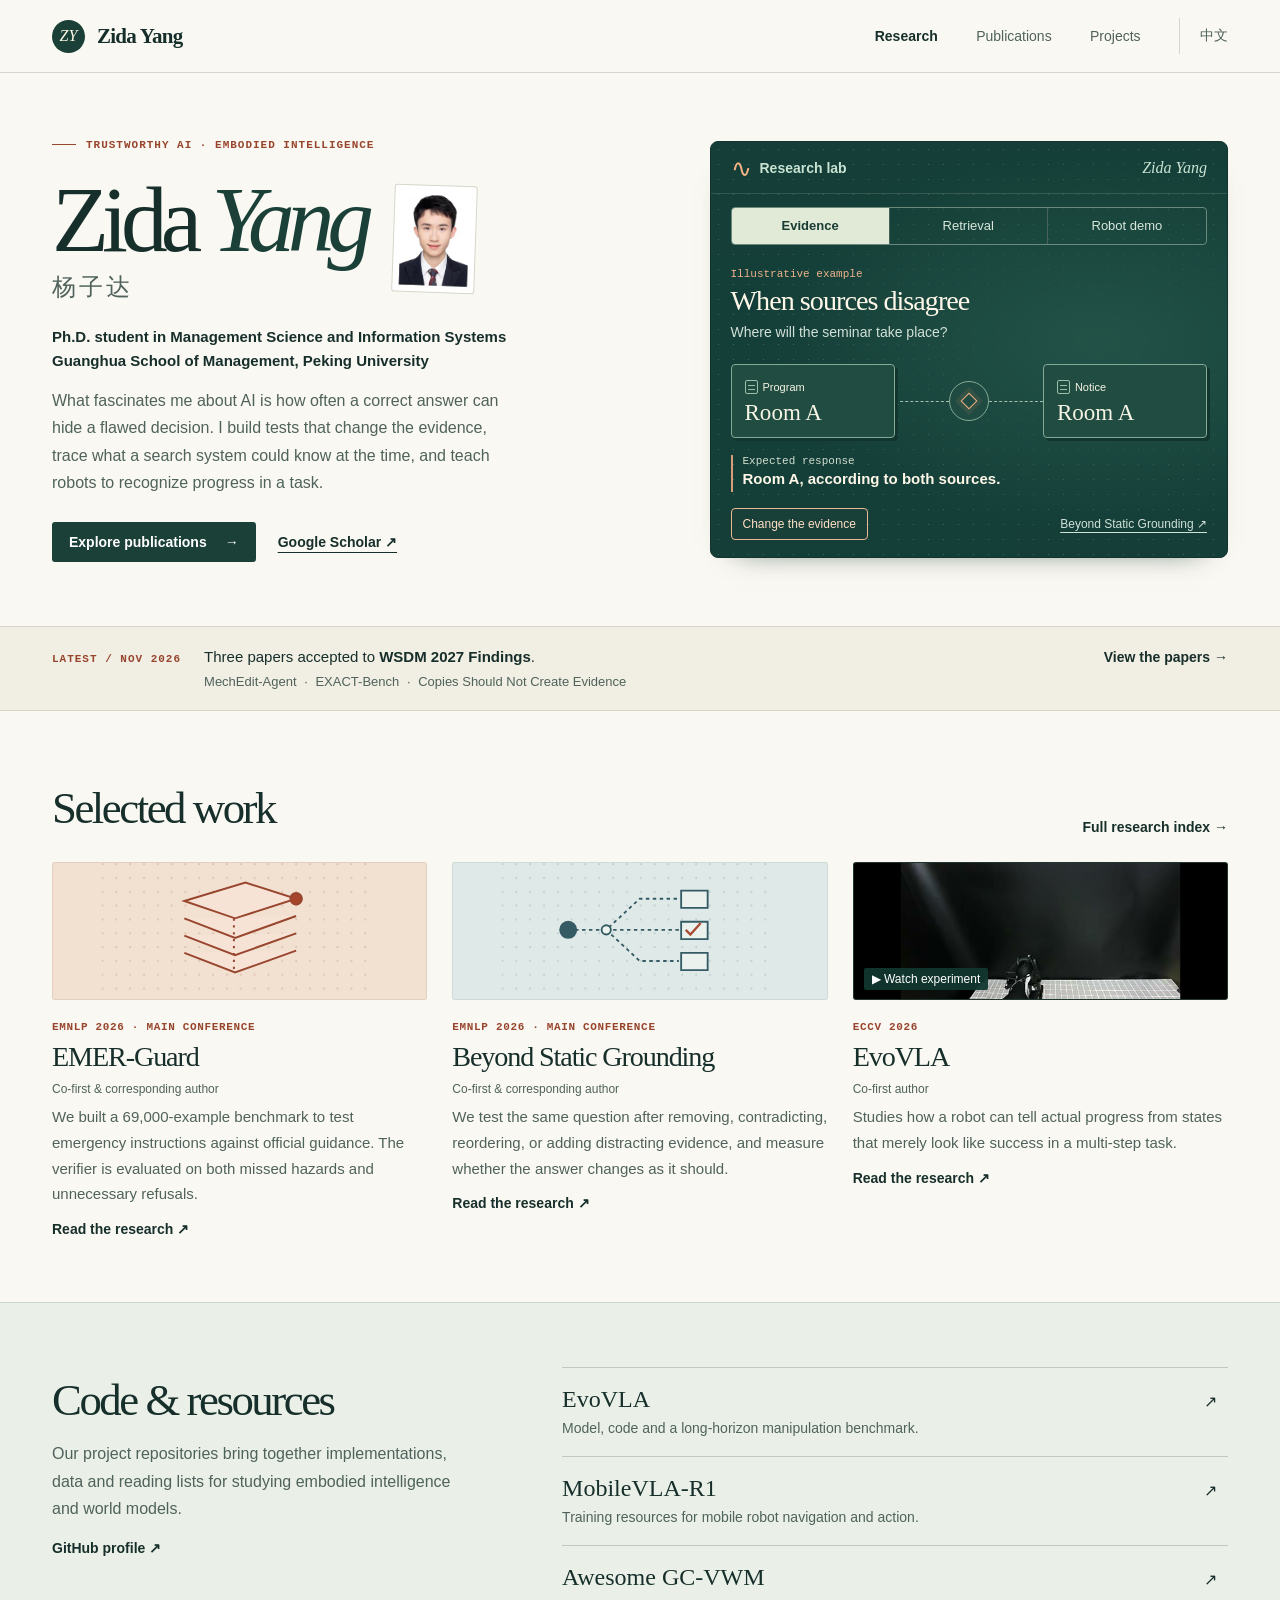
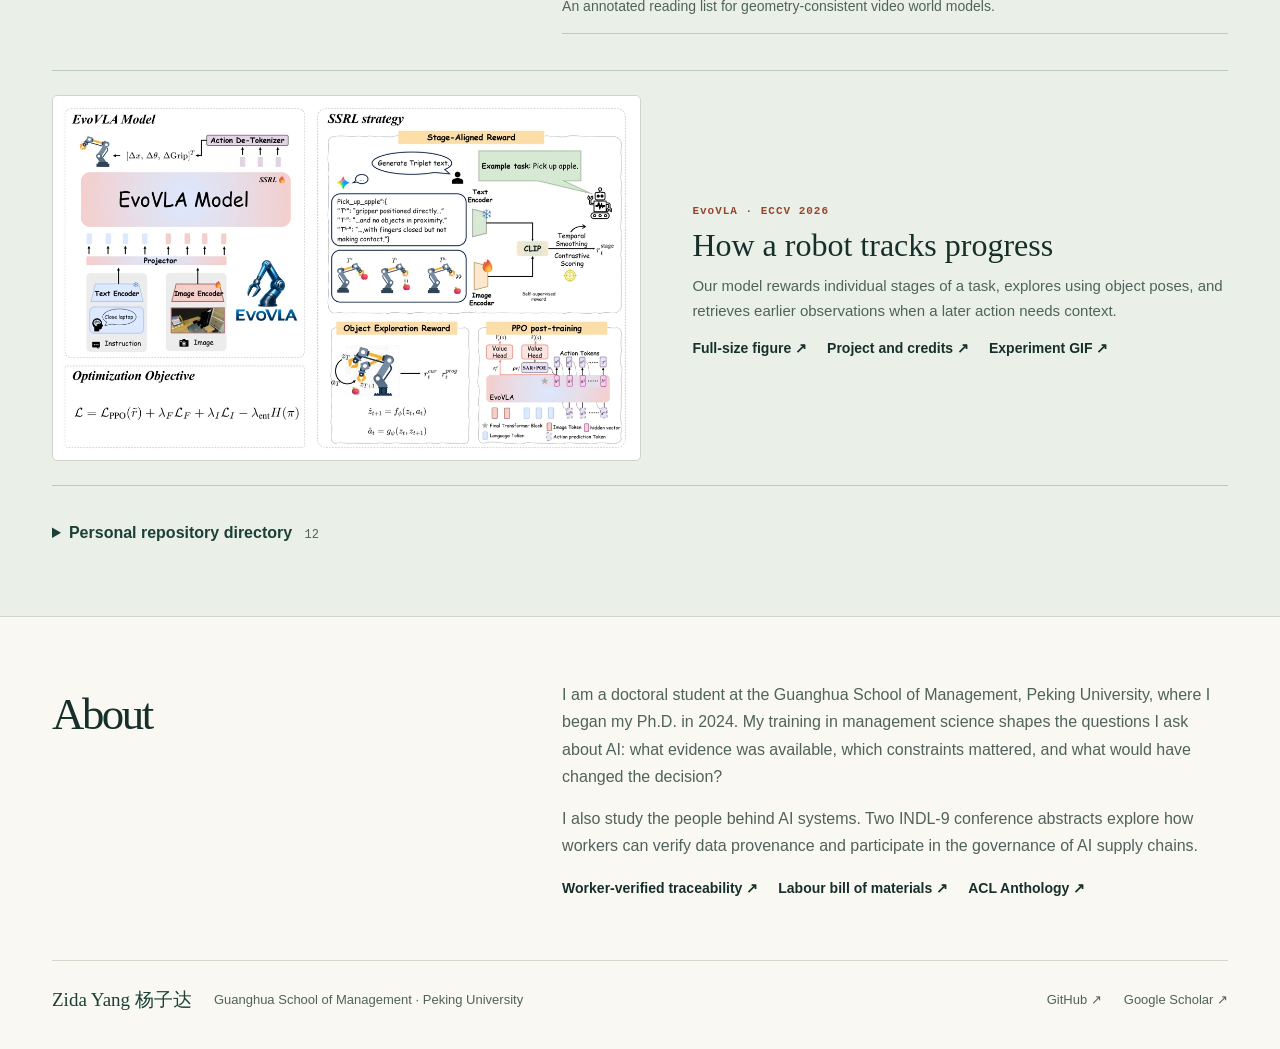
==== commit 50636428: "Show AI research through interactive examples, primary figures, and robot footage" ====
--- a/index.html
+++ b/index.html
@@ -1 +1,22 @@
-<!doctype html><html lang="en"><head><meta charset="utf-8"><meta name="viewport" content="width=device-width,initial-scale=1"><meta name="theme-color" content="#183e38"><title>Zida Yang · 杨子达 | Research at Peking University</title><meta name="description" content="Zida Yang studies trustworthy AI and decision support at Peking University. Explore research on evidence, retrieval, and embodied intelligence."><meta property="og:title" content="Zida Yang · 杨子达 | Research at Peking University"><meta property="og:description" content="Zida Yang studies trustworthy AI and decision support at Peking University. Explore research on evidence, retrieval, and embodied intelligence."><meta property="og:type" content="website"><meta property="og:url" content="https://yzd2002.github.io/"><link rel="canonical" href="https://yzd2002.github.io/"><link rel="alternate" hreflang="en" href="https://yzd2002.github.io/"><link rel="alternate" hreflang="zh-CN" href="https://yzd2002.github.io/zh/"><link rel="icon" type="image/svg+xml" href="./assets/mark.svg"><link rel="stylesheet" href="./assets/site.css"><script src="./assets/site.js" defer></script></head><body><a href="#main" class="skip">Skip to content</a><header class="top"><div class="wrap nav"><a href="/" class="brand"><span class="stamp" aria-hidden="true">ZY</span><b>Zida Yang</b></a><nav aria-label="Main navigation"><a href="/" class="active">Research</a><a href="/publications.html" class="">Publications</a><a href="/#projects" class="">Projects</a><a class="lang" href="/zh/" lang="zh-CN">中文</a></nav></div></header><main id="main"><section class="hero wrap"><div class="intro"><p class="eyebrow"><i></i>PEKING UNIVERSITY · RESEARCH PROFILE</p><div class="identity"><div><h1>Zida <em>Yang</em></h1><p class="altname">杨子达</p></div><img class="portrait" src="./assets/zida-yang.jpg" width="192" height="256" alt="Portrait of Zida Yang"></div><p class="position">Ph.D. student in Management Science and Information Systems<br>Guanghua School of Management, Peking University</p><p class="lead">I study when AI can be trusted to act on evidence. My work tests how language models respond to changing information and how robots recognize progress in a task.</p><div class="actions"><a href="/publications.html" class="btn">Explore publications <span>→</span></a> <a href="https://scholar.google.com/citations?user=0XE_GW4AAAAJ" class="quietlink">Google Scholar ↗</a></div></div><figure class="atlas"><div class="atlas-bar"><span>ZY / RESEARCH ATLAS</span><span id="plate-number">FIG. 01 / 03</span></div><div class="plate-slide" data-slide="0" ><img width="460" height="329" src="./assets/terrain-1.svg" alt=""><div class="plate-q"><a href="/publications.html#2026.emnlp-main.1494" class="">Does the answer follow the evidence? ↗</a></div></div><div class="plate-slide" data-slide="1" hidden><img width="460" height="329" src="./assets/terrain-2.svg" alt=""><div class="plate-q"><a href="/publications.html#exact" class="">Was the evidence available then? ↗</a></div></div><div class="plate-slide" data-slide="2" hidden><img width="460" height="329" src="./assets/terrain-3.svg" alt=""><div class="plate-q"><a href="/publications.html#evovla" class="">Did the robot finish the task? ↗</a></div></div><div class="switches" aria-label="Research themes"><button data-plate="0" aria-pressed="true">Evidence</button><button data-plate="1" aria-pressed="false">Time</button><button data-plate="2" aria-pressed="false">Action</button></div></figure></section><aside class="latest"><div class="wrap"><span class="eyebrow">LATEST / NOV 2026</span><p>Three papers accepted to <strong>WSDM 2027 Findings</strong>.</p><a href="/publications.html#mechedit" class="textlink">View the papers →</a></div></aside><section class="wrap section" id="research"><div class="section-head"><div><h2>Selected work</h2></div><a href="/publications.html" class="textlink">Full research index →</a></div><div class="cards"><article class="feature"><a class="cover c0" href="https://aclanthology.org/2026.emnlp-main.1205/" aria-label="EMER-Guard"><svg viewBox="0 0 240 118" aria-hidden="true"><defs><pattern id="dots0" width="12" height="12" patternUnits="userSpaceOnUse"><circle cx="1" cy="1" r="0.9" fill="currentColor" opacity=".20"/></pattern></defs><rect width="240" height="118" fill="url(#dots0)"/><g transform="translate(72 12)" fill="#f7e3d5" stroke="#99462f" stroke-width="1.7"><path d="M0 21L53 5l44 14-53 17zM0 36l44 17 53-19M0 51l44 17 53-19M0 66l44 17 53-19"/><path d="M43 36v48" stroke-dasharray="2 4"/><circle cx="97" cy="19" r="5" fill="#a6452c"/></g></svg></a><div class="ftext"><span class="micro">EMNLP 2026 · Main Conference</span><h3><a href="https://aclanthology.org/2026.emnlp-main.1205/" class="">EMER-Guard</a></h3><p>Checks emergency instructions against published protocols, distinguishing dangerous advice from safe instructions that a verifier might wrongly block.</p><a href="https://aclanthology.org/2026.emnlp-main.1205/" class="textlink">Read the research ↗</a></div></article><article class="feature"><a class="cover c1" href="https://aclanthology.org/2026.emnlp-main.1494/" aria-label="Beyond Static Grounding"><svg viewBox="0 0 240 118" aria-hidden="true"><defs><pattern id="dots1" width="12" height="12" patternUnits="userSpaceOnUse"><circle cx="1" cy="1" r="0.9" fill="currentColor" opacity=".20"/></pattern></defs><rect width="240" height="118" fill="url(#dots1)"/><g transform="translate(58 24)" stroke="#355b65" stroke-width="1.6" fill="none"><path d="M0 34h33l29-27h34M33 34h65M33 34l29 27h34" stroke-dasharray="3 3"/><circle cx="0" cy="34" r="7" fill="#355b65"/><circle cx="33" cy="34" r="4" fill="#edf3ee"/><path d="M98 0h23v15H98zM98 27h23v15H98zM98 54h23v15H98z" fill="#ebf2ee"/><path d="m102 34 4 4 9-10" stroke="#ab4934" stroke-width="2"/></g></svg></a><div class="ftext"><span class="micro">EMNLP 2026 · Main Conference</span><h3><a href="https://aclanthology.org/2026.emnlp-main.1494/" class="">Beyond Static Grounding</a></h3><p>Changes the evidence behind a question to test whether a retrieval-augmented system notices a conflict, a deletion, or irrelevant material.</p><a href="https://aclanthology.org/2026.emnlp-main.1494/" class="textlink">Read the research ↗</a></div></article><article class="feature"><a class="cover c2" href="https://aigeeksgroup.github.io/EvoVLA/" aria-label="EvoVLA"><svg viewBox="0 0 240 118" aria-hidden="true"><defs><pattern id="dots2" width="12" height="12" patternUnits="userSpaceOnUse"><circle cx="1" cy="1" r="0.9" fill="currentColor" opacity=".20"/></pattern></defs><rect width="240" height="118" fill="url(#dots2)"/><g transform="translate(56 14)" stroke="#506744" stroke-width="2" fill="none"><path d="M0 87h132M14 83l13-30 9 3-7 27M30 53l39-36 8 9-41 33M76 21l33 20-4 7-34-19M106 44l11 8m-3-4 9-4 6 5m-15 4 1 9 7 1"/><circle cx="30" cy="55" r="6" fill="#ecedda"/><circle cx="73" cy="23" r="8" fill="#ecedda"/><path d="M104 68l10-5 11 5v12l-11 6-10-6zm0 0 10 6 11-6m-11 6v12" stroke="#ac553c"/></g></svg></a><div class="ftext"><span class="micro">ECCV 2026</span><h3><a href="https://aigeeksgroup.github.io/EvoVLA/" class="">EvoVLA</a></h3><p>Studies how a robot can tell actual progress from states that merely look like success in a multi-step task.</p><a href="https://aigeeksgroup.github.io/EvoVLA/" class="textlink">Read the research ↗</a></div></article></div></section><section class="resource" id="projects"><div class="wrap projectgrid"><div><h2>Code &amp; resources</h2><p>Our project repositories bring together implementations, data and reading lists for studying embodied intelligence and world models.</p><a href="https://github.com/yzd2002" class="textlink">GitHub profile ↗</a></div><div><a class="project-row" href="https://github.com/AIGeeksGroup/EvoVLA"><span><b>EvoVLA</b><small>Model, code and a long-horizon manipulation benchmark.</small></span><em>↗</em></a><a class="project-row" href="https://github.com/AIGeeksGroup/MobileVLA-R1"><span><b>MobileVLA-R1</b><small>Training resources for mobile robot navigation and action.</small></span><em>↗</em></a><a class="project-row" href="https://github.com/AIGeeksGroup/Awesome-GC-VWM"><span><b>Awesome GC-VWM</b><small>An annotated reading list for geometry-consistent video world models.</small></span><em>↗</em></a></div></div><div class="wrap"><details class="repos"><summary>Personal repository directory <span>12</span></summary><ul><li><a href="https://github.com/yzd2002/EvoVLA"><b>EvoVLA ↗</b></a><span>Research fork</span><small>Vision–language–action research.</small></li><li><a href="https://github.com/yzd2002/MobileVLA-R1"><b>MobileVLA-R1 ↗</b></a><span>Research fork</span><small>Vision–language–action for mobile robots.</small></li><li><a href="https://github.com/yzd2002/CohortCert"><b>CohortCert ↗</b></a><span>Repository</span><small>Project space for shared evidence and proof costs in cohort decisions.</small></li><li><a href="https://github.com/yzd2002/Q-BRIDGE-ICDE2027"><b>Q-BRIDGE-ICDE2027 ↗</b></a><span>Repository</span><small>Project space for reusable policy certificates across observational and randomized logs.</small></li><li><a href="https://github.com/yzd2002/ShoppingBench"><b>ShoppingBench ↗</b></a><span>Fork</span><small>A fork of the ShoppingBench benchmark.</small></li><li><a href="https://github.com/yzd2002/mingxin-brochure-2026"><b>mingxin-brochure-2026 ↗</b></a><span>Project</span><small>A recruitment brochure built with TypeScript.</small></li><li><a href="https://github.com/yzd2002/my-novel"><b>my-novel ↗</b></a><span>Project</span><small>A creative writing repository.</small></li><li><a href="https://github.com/yzd2002/claw-code"><b>claw-code ↗</b></a><span>Fork</span><small>A fork of the upstream coding-agent project.</small></li><li><a href="https://github.com/yzd2002/ceshi"><b>ceshi ↗</b></a><span>Project</span><small>A small Python test repository.</small></li><li><a href="https://github.com/yzd2002/test-repo"><b>test-repo ↗</b></a><span>Project</span><small>A test repository.</small></li><li><a href="https://github.com/yzd2002/yzd2002"><b>yzd2002 ↗</b></a><span>Profile</span><small>GitHub profile and academic homepage link.</small></li><li><a href="https://github.com/yzd2002/yzd2002.github.io"><b>yzd2002.github.io ↗</b></a><span>Website</span><small>Source for this academic website.</small></li></ul></details></div></section><section class="wrap section about"><div><h2>About</h2></div><div><p>I am a doctoral student at the Guanghua School of Management, Peking University, where I began my Ph.D. in 2024. My training in management science shapes the questions I ask about AI: what evidence was available, which constraints mattered, and what would have changed the decision?</p><p>I also study the people behind AI systems. Two INDL-9 conference abstracts explore how workers can verify data provenance and participate in the governance of AI supply chains.</p><div class="inline"><a href="https://indl-9.sciencesconf.org/736729" class="textlink">Worker-verified traceability ↗</a><a href="https://indl-9.sciencesconf.org/736739" class="textlink">Labour bill of materials ↗</a><a href="https://aclanthology.org/people/zida-yang/" class="textlink">ACL Anthology ↗</a></div></div></section></main><footer class="wrap"><span>Zida Yang <span lang="zh">杨子达</span></span><span>Guanghua School of Management · Peking University</span><a href="https://github.com/yzd2002" class="">GitHub ↗</a> <a href="https://scholar.google.com/citations?user=0XE_GW4AAAAJ" class="">Google Scholar ↗</a></footer></body></html>+<!doctype html><html lang="en"><head><meta charset="utf-8"><meta name="viewport" content="width=device-width,initial-scale=1"><meta name="theme-color" content="#183e38"><title>Zida Yang · 杨子达 | Research at Peking University</title><meta name="description" content="Zida Yang studies trustworthy AI and decision support at Peking University. Explore research on evidence, retrieval, and embodied intelligence."><meta property="og:title" content="Zida Yang · 杨子达 | Research at Peking University"><meta property="og:description" content="Zida Yang studies trustworthy AI and decision support at Peking University. Explore research on evidence, retrieval, and embodied intelligence."><meta property="og:type" content="website"><meta property="og:url" content="https://yzd2002.github.io/"><link rel="canonical" href="https://yzd2002.github.io/"><link rel="alternate" hreflang="en" href="https://yzd2002.github.io/"><link rel="alternate" hreflang="zh-CN" href="https://yzd2002.github.io/zh/"><link rel="icon" type="image/svg+xml" href="./assets/mark.svg"><link rel="stylesheet" href="./assets/site.css"><link rel="stylesheet" href="./assets/lab.css"><script src="./assets/site.js" defer></script></head><body><a href="#main" class="skip">Skip to content</a><header class="top"><div class="wrap nav"><a href="/" class="brand"><span class="stamp" aria-hidden="true">ZY</span><b>Zida Yang</b></a><nav aria-label="Main navigation"><a href="/" class="active">Research</a><a href="/publications.html" class="">Publications</a><a href="/#projects" class="">Projects</a><a class="lang" href="/zh/" lang="zh-CN">中文</a></nav></div></header><main id="main"><section class="hero wrap"><div class="intro"><p class="eyebrow"><i></i>TRUSTWORTHY AI · EMBODIED INTELLIGENCE</p><div class="identity"><div><h1>Zida <em>Yang</em></h1><p class="altname">杨子达</p></div><img class="portrait" src="./assets/zida-yang.jpg" width="192" height="256" alt="Portrait of Zida Yang"></div><p class="position">Ph.D. student in Management Science and Information Systems<br>Guanghua School of Management, Peking University</p><p class="lead">What fascinates me about AI is how often a correct answer can hide a flawed decision. I build tests that change the evidence, trace what a search system could know at the time, and teach robots to recognize progress in a task.</p><div class="actions"><a href="/publications.html" class="btn">Explore publications <span>→</span></a> <a href="https://scholar.google.com/citations?user=0XE_GW4AAAAJ" class="quietlink">Google Scholar ↗</a></div></div><div class="atlas lab" id="robot-demo"><div class="lab-head"><span class="lab-symbol" aria-hidden="true">∿</span><b>Research lab</b><span>Zida Yang</span></div>
+        <div class="switches" aria-label="Choose a demonstration"><button type="button" data-plate="0" aria-controls="experiment-0" aria-pressed="true">Evidence</button><button type="button" data-plate="1" aria-controls="experiment-1" aria-pressed="false">Retrieval</button><button type="button" data-plate="2" aria-controls="experiment-2" aria-pressed="false">Robot demo</button></div>
+        <section class="study" id="experiment-0" data-slide="0" data-state="initial"
+            data-initial="Room A" data-alternate="Room B"
+            data-claim-a="Room A, according to both sources." data-claim-b="The sources conflict. Verify the venue." data-toggle="Change the evidence" data-restore="Restore the source">
+            <div class="study-title"><span>Illustrative example</span><h2>When sources disagree</h2><p>Where will the seminar take place?</p></div>
+            <div class="evidence-flow" aria-hidden="true"><div class="input-doc"><i aria-hidden="true"></i><small>Program</small><strong>Room A</strong></div><span class="wire"></span><span class="node"><i></i></span><span class="wire right"></span><div class="input-doc" data-changing><i aria-hidden="true"></i><small>Notice</small><strong>Room A</strong></div></div><div class="readout" aria-live="polite"><span>Expected response</span><b>Room A, according to both sources.</b></div>
+            <div class="study-actions"><button type="button" data-change>Change the evidence</button><a href="https://aclanthology.org/2026.emnlp-main.1494/">Beyond Static Grounding ↗</a></div>
+            </section><section class="study" id="experiment-1" data-slide="1" data-state="initial" hidden
+            data-initial="Monday" data-alternate="Tuesday"
+            data-claim-a="Only the original schedule." data-claim-b="The revision is now available." data-toggle="Move decision to Tuesday" data-restore="Move decision to Monday">
+            <div class="study-title"><span>Illustrative example</span><h2>What was knowable then?</h2><p>A Monday schedule is revised on Tuesday. Move the decision date to see which version was available.</p></div>
+            <div class="evidence-flow" aria-hidden="true"><div class="input-doc"><i aria-hidden="true"></i><small>Revision issued</small><strong>Tuesday</strong></div><span class="wire"></span><span class="node"><i></i></span><span class="wire right"></span><div class="input-doc" data-changing><i aria-hidden="true"></i><small>Decision made</small><strong>Monday</strong></div></div><div class="readout" aria-live="polite"><span>Evidence available</span><b>Only the original schedule.</b></div>
+            <div class="study-actions"><button type="button" data-change>Move decision to Tuesday</button><a href="/publications.html#exact">EXACT-Bench ↗</a></div>
+            </section><section class="study film" id="experiment-2" data-slide="2" hidden>
+        <div class="study-title"><span>ECCV 2026 · EvoVLA</span><h2>Stacking blocks in the real world</h2></div>
+        <video controls playsinline muted preload="none" poster="./assets/evovla-stacking.jpg" aria-label="Real robot stacking blocks">
+        <source src="./assets/evovla-stacking.mp4" type="video/mp4"></video>
+        <div class="film-caption"><span>EvoVLA team footage · 3× speed</span><a href="https://aigeeksgroup.github.io/EvoVLA/">Full experiment ↗</a></div></section><noscript><a class="fallback-film" href="https://aigeeksgroup.github.io/EvoVLA/">Watch the EvoVLA experiment ↗</a></noscript></div></section><aside class="latest"><div class="wrap"><span class="eyebrow">LATEST / NOV 2026</span><p>Three papers accepted to <strong>WSDM 2027 Findings</strong>.<span class="accepted-papers"><a href="/publications.html#mechedit" class="">MechEdit-Agent</a> <span aria-hidden="true">·</span> <a href="/publications.html#exact" class="">EXACT-Bench</a> <span aria-hidden="true">·</span> <a href="/publications.html#copies" class="">Copies Should Not Create Evidence</a></span></p><a href="/publications.html?type=accepted" class="textlink">View the papers →</a></div></aside><section class="wrap section" id="research"><div class="section-head"><div><h2>Selected work</h2></div><a href="/publications.html" class="textlink">Full research index →</a></div><div class="cards"><article class="feature"><a class="cover c0" href="https://aclanthology.org/2026.emnlp-main.1205/" aria-label="EMER-Guard"><svg viewBox="0 0 240 118" aria-hidden="true"><defs><pattern id="dots0" width="12" height="12" patternUnits="userSpaceOnUse"><circle cx="1" cy="1" r="0.9" fill="currentColor" opacity=".20"/></pattern></defs><rect width="240" height="118" fill="url(#dots0)"/><g transform="translate(72 12)" fill="#f7e3d5" stroke="#99462f" stroke-width="1.7"><path d="M0 21L53 5l44 14-53 17zM0 36l44 17 53-19M0 51l44 17 53-19M0 66l44 17 53-19"/><path d="M43 36v48" stroke-dasharray="2 4"/><circle cx="97" cy="19" r="5" fill="#a6452c"/></g></svg></a><div class="ftext"><span class="micro">EMNLP 2026 · Main Conference</span><h3><a href="https://aclanthology.org/2026.emnlp-main.1205/" class="">EMER-Guard</a></h3><small class="roleline">Co-first &amp; corresponding author</small><p>We built a 69,000-example benchmark to test emergency instructions against official guidance. The verifier is evaluated on both missed hazards and unnecessary refusals.</p><a href="https://aclanthology.org/2026.emnlp-main.1205/" class="textlink">Read the research ↗</a></div></article><article class="feature"><a class="cover c1" href="https://aclanthology.org/2026.emnlp-main.1494/" aria-label="Beyond Static Grounding"><svg viewBox="0 0 240 118" aria-hidden="true"><defs><pattern id="dots1" width="12" height="12" patternUnits="userSpaceOnUse"><circle cx="1" cy="1" r="0.9" fill="currentColor" opacity=".20"/></pattern></defs><rect width="240" height="118" fill="url(#dots1)"/><g transform="translate(58 24)" stroke="#355b65" stroke-width="1.6" fill="none"><path d="M0 34h33l29-27h34M33 34h65M33 34l29 27h34" stroke-dasharray="3 3"/><circle cx="0" cy="34" r="7" fill="#355b65"/><circle cx="33" cy="34" r="4" fill="#edf3ee"/><path d="M98 0h23v15H98zM98 27h23v15H98zM98 54h23v15H98z" fill="#ebf2ee"/><path d="m102 34 4 4 9-10" stroke="#ab4934" stroke-width="2"/></g></svg></a><div class="ftext"><span class="micro">EMNLP 2026 · Main Conference</span><h3><a href="https://aclanthology.org/2026.emnlp-main.1494/" class="">Beyond Static Grounding</a></h3><small class="roleline">Co-first &amp; corresponding author</small><p>We test the same question after removing, contradicting, reordering, or adding distracting evidence, and measure whether the answer changes as it should.</p><a href="https://aclanthology.org/2026.emnlp-main.1494/" class="textlink">Read the research ↗</a></div></article><article class="feature"><a class="cover footage" href="#robot-demo" aria-label="EvoVLA"><img src="./assets/evovla-stacking.jpg" width="640" height="360" alt=""><span>▶ Watch experiment</span></a><div class="ftext"><span class="micro">ECCV 2026</span><h3><a href="https://aigeeksgroup.github.io/EvoVLA/" class="">EvoVLA</a></h3><small class="roleline">Co-first author</small><p>Studies how a robot can tell actual progress from states that merely look like success in a multi-step task.</p><a href="https://aigeeksgroup.github.io/EvoVLA/" class="textlink">Read the research ↗</a></div></article></div></section><section class="resource" id="projects"><div class="wrap projectgrid"><div><h2>Code &amp; resources</h2><p>Our project repositories bring together implementations, data and reading lists for studying embodied intelligence and world models.</p><a href="https://github.com/yzd2002" class="textlink">GitHub profile ↗</a></div><div><a class="project-row" href="https://github.com/AIGeeksGroup/EvoVLA"><span><b>EvoVLA</b><small>Model, code and a long-horizon manipulation benchmark.</small></span><em>↗</em></a><a class="project-row" href="https://github.com/AIGeeksGroup/MobileVLA-R1"><span><b>MobileVLA-R1</b><small>Training resources for mobile robot navigation and action.</small></span><em>↗</em></a><a class="project-row" href="https://github.com/AIGeeksGroup/Awesome-GC-VWM"><span><b>Awesome GC-VWM</b><small>An annotated reading list for geometry-consistent video world models.</small></span><em>↗</em></a></div></div><div class="wrap"><figure class="model-figure"><a href="https://aigeeksgroup.github.io/EvoVLA/img/overview_page-0001.jpg" aria-label="Open the full EvoVLA architecture diagram"><img loading="lazy" src="./assets/evovla-method.webp" width="1100" height="671" alt="EvoVLA architecture showing reward modeling, pose-based exploration and memory"></a>
+    <figcaption><span class="micro">EvoVLA · ECCV 2026</span><h3>How a robot tracks progress</h3>
+    <p>Our model rewards individual stages of a task, explores using object poses, and retrieves earlier observations when a later action needs context.</p>
+    <div class="inline"><a class="textlink" href="https://aigeeksgroup.github.io/EvoVLA/img/overview_page-0001.jpg">Full-size figure ↗</a><a class="textlink" href="https://aigeeksgroup.github.io/EvoVLA/">Project and credits ↗</a><a class="textlink" href="./assets/evovla-stacking.gif">Experiment GIF ↗</a></div></figcaption></figure><details class="repos"><summary>Personal repository directory <span>12</span></summary><ul><li><a href="https://github.com/yzd2002/EvoVLA"><b>EvoVLA ↗</b></a><span>Research fork</span><small>Vision–language–action research.</small></li><li><a href="https://github.com/yzd2002/MobileVLA-R1"><b>MobileVLA-R1 ↗</b></a><span>Research fork</span><small>Vision–language–action for mobile robots.</small></li><li><a href="https://github.com/yzd2002/CohortCert"><b>CohortCert ↗</b></a><span>Repository</span><small>Project space for shared evidence and proof costs in cohort decisions.</small></li><li><a href="https://github.com/yzd2002/Q-BRIDGE-ICDE2027"><b>Q-BRIDGE-ICDE2027 ↗</b></a><span>Repository</span><small>Project space for reusable policy certificates across observational and randomized logs.</small></li><li><a href="https://github.com/yzd2002/ShoppingBench"><b>ShoppingBench ↗</b></a><span>Fork</span><small>A fork of the ShoppingBench benchmark.</small></li><li><a href="https://github.com/yzd2002/mingxin-brochure-2026"><b>mingxin-brochure-2026 ↗</b></a><span>Project</span><small>A recruitment brochure built with TypeScript.</small></li><li><a href="https://github.com/yzd2002/my-novel"><b>my-novel ↗</b></a><span>Project</span><small>A creative writing repository.</small></li><li><a href="https://github.com/yzd2002/claw-code"><b>claw-code ↗</b></a><span>Fork</span><small>A fork of the upstream coding-agent project.</small></li><li><a href="https://github.com/yzd2002/ceshi"><b>ceshi ↗</b></a><span>Project</span><small>A small Python test repository.</small></li><li><a href="https://github.com/yzd2002/test-repo"><b>test-repo ↗</b></a><span>Project</span><small>A test repository.</small></li><li><a href="https://github.com/yzd2002/yzd2002"><b>yzd2002 ↗</b></a><span>Profile</span><small>GitHub profile and academic homepage link.</small></li><li><a href="https://github.com/yzd2002/yzd2002.github.io"><b>yzd2002.github.io ↗</b></a><span>Website</span><small>Source for this academic website.</small></li></ul></details></div></section><section class="wrap section about"><div><h2>About</h2></div><div><p>I am a doctoral student at the Guanghua School of Management, Peking University, where I began my Ph.D. in 2024. My training in management science shapes the questions I ask about AI: what evidence was available, which constraints mattered, and what would have changed the decision?</p><p>I also study the people behind AI systems. Two INDL-9 conference abstracts explore how workers can verify data provenance and participate in the governance of AI supply chains.</p><div class="inline"><a href="https://indl-9.sciencesconf.org/736729" class="textlink">Worker-verified traceability ↗</a><a href="https://indl-9.sciencesconf.org/736739" class="textlink">Labour bill of materials ↗</a><a href="https://aclanthology.org/people/zida-yang/" class="textlink">ACL Anthology ↗</a></div></div></section></main><footer class="wrap"><span>Zida Yang <span lang="zh">杨子达</span></span><span>Guanghua School of Management · Peking University</span><a href="https://github.com/yzd2002" class="">GitHub ↗</a> <a href="https://scholar.google.com/citations?user=0XE_GW4AAAAJ" class="">Google Scholar ↗</a></footer></body></html>
--- a/assets/site.css
+++ b/assets/site.css
@@ -36,10 +36,10 @@
 nav a.active { color: var(--ink); font-weight: 650; }
 nav .lang { border-left: 1px solid var(--line); padding-left: 20px; }
 .hero { padding-block: clamp(40px,5vw,76px); display: grid; grid-template-columns: 1.12fr 1fr; gap: clamp(36px,6vw,105px); align-items: center; }
-.eyebrow, .micro, .atlas-bar, .venue, .meta small, #matches, .cover .micro { font: 600 11px/1.5 var(--mono); letter-spacing: .09em; }
+.eyebrow, .micro, .venue, .meta small, #matches { font: 600 11px/1.5 var(--mono); letter-spacing: .09em; }
 .eyebrow { color: var(--rust); }
 .eyebrow i { display: inline-block; width: 24px; height: 1px; background: currentColor; margin: 0 10px 3px 0; }
-h1, h2, h3, .plate-q { font-family: var(--serif); font-weight: 400; }
+h1, h2, h3 { font-family: var(--serif); font-weight: 400; }
 .hero h1 { font-size: clamp(66px,7.3vw,112px); letter-spacing: -.075em; line-height: .98; margin: 20px 0 7px; }
 .hero h1 em { color: var(--forest); font-weight: 400; }
 .altname { font: 400 24px/1.3 var(--serif); color: var(--muted); letter-spacing: .12em; margin: 0 0 22px; }
@@ -53,16 +53,11 @@
 .quietlink, .textlink { font-size: 14px; font-weight: 600; text-underline-offset: 5px; }
 .quietlink, .textlink:hover { text-decoration: underline; }
 .atlas { background: #173a34; border: 1px solid #13332e; border-radius: 5px; color: #eff5e9; overflow: hidden; }
-.atlas-bar { display: flex; justify-content: space-between; gap: 10px; color: #c2d5c9; padding: 18px 23px 0; letter-spacing: .12em; font-weight: 400; font-size: 10px; }
-.plate-slide img { display: block; width: calc(100% - 44px); height: auto; aspect-ratio: 460/285; object-fit: contain; margin: 4px auto 0; }
-.plate-q { padding: 4px 23px 18px; font-size: clamp(19px,1.65vw,26px); letter-spacing: -.025em; line-height: 1.3; }
-.plate-q a:hover { color: #ffd2ac; }
 .switches { display: none; grid-template-columns: repeat(3,1fr); border-top: 1px solid #49635a; }
 .interactive .switches { display: grid; }
 .switches button { text-align: left; display: flex; align-items: center; gap: 9px; min-height: 46px; padding-inline: clamp(9px,1.5vw,22px); background: transparent; color: #d4e2d9; border: 0; border-right: 1px solid #49635a; font-size: 13px; }
 .switches button:last-child { border-right: 0; }
 .switches button[aria-pressed="true"] { background: #315249; color: white; box-shadow: inset 0 -2px #ebaa80; }
-.switches small { font: 10px var(--mono); color: #e9b48f; }
 .latest { border-block: 1px solid var(--line); background: #f1eee3; }
 .latest .wrap { display: flex; align-items: baseline; gap: 23px; padding-block: 18px; }
 .latest p { flex: 1; font-size: 15px; line-height: 1.6; }
@@ -75,7 +70,6 @@
 .cover.c0 { background: #f2e0d1; color: #93462d; }
 .cover.c1 { background: #dfe9e7; color: #416470; }
 .cover.c2 { background: #e6e9d8; color: #66764d; }
-.cover .micro { position: absolute; z-index: 1; left: 12px; top: 9px; font-size: 9px; }
 .ftext { padding: 16px 0 0; }
 .ftext .micro, .venue { color: var(--rust); text-transform: uppercase; letter-spacing: .06em; }
 .ftext h3 { font-size: clamp(25px,2.2vw,33px); letter-spacing: -.04em; line-height: 1.17; margin: 6px 0 8px; }
@@ -91,7 +85,6 @@
 .project-row b { font: 400 24px/1.25 var(--serif); }
 .project-row small { display: block; margin-top: 4px; font-size: 14px; line-height: 1.55; color: var(--muted); }
 .project-row em { font-style: normal; }
-.project-row .micro { color: var(--rust); }
 .repos { margin-top: 28px; }
 .repos summary { font-weight: 600; color: var(--forest); width: fit-content; padding: 10px 0; }
 .repos summary span { font: 12px var(--mono); color: var(--muted); margin-left: 8px; }
@@ -154,7 +147,6 @@
   .hero h1 { font-size: clamp(68px,14vw,88px); }
   .altname { font-size: 20px; margin-bottom: 17px; }
   .lead { margin-top: 11px; }
-  .plate-slide img { height: clamp(175px,42vw,245px); }
   .latest .wrap { flex-wrap: wrap; gap: 4px 12px; padding-block: 13px; }
   .latest p { flex: 1 1 100%; }
   .section-head { align-items: start; }
@@ -174,6 +166,5 @@
   .wrap { width: calc(100% - 28px); }
   .brand b { display: none; }
   .repos ul { grid-template-columns: 1fr; }
-  .atlas-bar { padding-inline: 15px; }
   .actions { gap: 12px; }
 }
--- a/assets/lab.css
+++ b/assets/lab.css
@@ -0,0 +1,79 @@
+.lab { position: relative; background: #143e38; isolation: isolate; border-radius: 8px; box-shadow: 0 14px 30px -27px #052c25; }
+.lab::before { content: ""; position: absolute; inset: 0; z-index: -1; opacity: .45; background: radial-gradient(ellipse at 75% 48%,#356d5b 0,transparent 65%), radial-gradient(#77998a 0.65px,transparent 0.65px); background-size: auto,15px 15px; }
+.lab-head { display: flex; gap: 8px; align-items: center; padding: 14px 20px 12px; border-bottom: 1px solid #57756a80; color: #c9e3d3; }
+.lab-head b { font-size: 14px; }
+.lab-head > span:last-child { margin-left: auto; font: italic 16px var(--serif); }
+.lab-symbol { font-size: 25px; line-height: 1; color: #f5b383; }
+.lab .switches { margin: 13px 20px 0; display: none; grid-template-columns: repeat(3,minmax(0,1fr)); border: 1px solid #68897c; border-radius: 4px; overflow: hidden; }
+.interactive .lab .switches { display: grid; }
+.lab .switches button { padding: 7px 5px; min-height: 36px; justify-content: center; color: #d7e7db; }
+.lab .switches button[aria-pressed="true"] { background: #e1e9d7; color: #183c33; font-weight: 650; box-shadow: none; }
+.study { padding: 18px 20px 17px; }
+.study-title > span, .film-caption > span { font: 11px/1.5 var(--mono); color: #eeb28b; }
+.study-title h2 { color: #fff8e9; letter-spacing: -.035em; font-size: clamp(25px,2.2vw,34px); margin: 3px 0 5px; }
+.study-title p { color: #d2e1d7; line-height: 1.45; font-size: 14px; }
+.evidence-flow { display: grid; grid-template-columns: minmax(0,1fr) minmax(12px,.33fr) 40px minmax(12px,.33fr) minmax(0,1fr); align-items: center; margin: 22px 0 17px; }
+.input-doc { position: relative; padding: 12px 13px 10px; border: 1px solid #84aa96; border-radius: 4px; background: #204c41; color: #f6f4e4; box-shadow: 3px 3px 0 #12362f; }
+.input-doc i { display: inline-block; width: 13px; height: 14px; border: 1px solid #9cc0aa; border-radius: 2px; vertical-align: middle; margin-right: 5px; background: repeating-linear-gradient(to bottom,transparent 0 3px,#9cc0aa 3px 4px) 2px 1px/7px 8px no-repeat; }
+.input-doc small { font-size: 11px; }
+.input-doc strong { display: block; font: 400 clamp(22px,1.8vw,29px)/1.2 var(--serif); margin-top: 4px; }
+.wire { border-top: 1px dashed #a5bdad; }
+.node { border: 1px solid #83aa94; height: 40px; display: grid; place-items: center; border-radius: 50%; background: #204b42; }
+.node i { height: 12px; width: 12px; transform: rotate(45deg); border: 1px solid #f2b282; box-shadow: 0 0 0 4px #dd9e6f1c; }
+.study[data-state="alternate"] [data-changing] { border-color: #f6b78b; background:#4c4737; }
+.study[data-state="alternate"] .right { border-color: #f6b78b; }
+.readout { display: grid; gap: 3px; border-left: 2px solid #d99d78; padding-left: 10px; }
+.readout span { font: 11px var(--mono); color: #d2dfcf; }
+.readout b { min-height: 22px; font-size: 15px; font-weight: 550; color: #fff8e9; }
+.study-actions, .film-caption { display: flex; align-items: center; justify-content: space-between; flex-wrap: wrap; gap: 8px 15px; margin-top: 16px; }
+.study-actions a,.film-caption a { font-size: 12px; color: #cfe1d7; text-underline-offset: 4px; text-decoration: underline; }
+.study-actions a:hover,.film-caption a:hover { color: #fff2d9; }
+.study-actions button { display: none; border: 1px solid #edb792; border-radius: 4px; padding: 8px 11px; color: #ffdfc5; background: #183f38; font-size: 12px; }
+.interactive .study-actions button { display: inline-flex; }
+.study-actions button:hover { background: #385648; }
+.film video { width: 100%; max-height: 245px; display: block; border-radius: 4px; background: #0f211d; margin-top: 13px; }
+.film-caption { margin-top: 9px; }
+.feature .roleline { display: block; color: var(--muted); font-size: 12px; margin: 8px 0; }
+.cover.footage { background: #253831; }
+.cover.footage img { width: 100%; height: 100%; object-fit: cover; object-position: 50% 47%; }
+.cover.footage span { position: absolute; bottom: 9px; left: 10px; background: #12372ff0; color: white; font-size: 12px; padding: 4px 8px; border-radius: 2px; }
+.cite { margin-top: 12px; }
+.cite summary { display: inline-block; color: var(--forest); cursor: pointer; font-size: 13px; font-weight: 650; text-decoration: underline; text-underline-offset: 3px; }
+.cite pre { white-space: pre-wrap; overflow-wrap: anywhere; font: 12px/1.5 var(--mono); margin: 8px 0; padding: 12px; background: #edece3; border-radius: 4px; }
+.copy-citation,.print-button { border: 1px solid #a9b7a9; background: transparent; color: var(--forest); padding: 7px 10px; border-radius: 3px; font-size: 13px; }
+.copy-citation { margin: 0 9px 0 0; }
+.cite .feedback { font-size: 12px; color: var(--muted); }
+.print-button { margin-left: 15px; }
+.record { min-width: 0; }
+@media (max-width: 700px) {
+  .lab-head { padding-inline: 15px; }
+  .lab .switches { margin-inline: 15px; }
+  .study { padding-inline: 15px; }
+  .evidence-flow { margin-block: 16px; grid-template-columns: minmax(0,1fr) .19fr 30px .19fr minmax(0,1fr); }
+  .node { height: 30px; }
+  .input-doc { padding: 9px; }
+  .study-actions button, .lab .switches button { min-height: 42px; }
+}
+@media (prefers-reduced-motion: no-preference) {
+  .study[data-state="alternate"] [data-changing] { animation: doc-shift .35s ease-out; }
+  @keyframes doc-shift { 0% { transform: translateY(3px); } 55% { transform: translateY(-2px); } 100% { transform: translateY(0); } }
+}
+@media print {
+  .top, footer, .filters, #matches, .print-button, .cite, .record .inline, .lib-hero .textlink, .skip { display: none !important; }
+  .wrap { width: 100%; } body, .lib-hero { background: white; color: black; }
+  .lib-hero .wrap, .catalogue { padding: 0; }
+  .paper { break-inside: avoid; padding: 10px 0; display: block; }
+  .record h3 { font-size: 16pt; } .meta { display: flex; gap: 8px; } .meta span,.meta small { font-size: 10pt; }
+  .lib-hero h1 { font-size: 24pt; }
+}
+.fallback-film { display: block; padding: 10px 20px; text-decoration: underline; }
+.model-figure { display: grid; grid-template-columns: 1.1fr 1fr; align-items: center; gap: clamp(20px,4vw,64px); border-block: 1px solid #bacabc; margin-top: 36px; padding-block: 24px; }
+.model-figure > a { display: block; border: 1px solid #cdd5ca; padding: 7px; border-radius: 5px; background: #fff; }
+.model-figure img { display: block; width: 100%; height: auto; }
+.model-figure .micro { color: var(--rust); }
+.model-figure h3 { font-size: clamp(26px,2.5vw,37px); line-height: 1.15; margin: 7px 0 11px; }
+.model-figure p { color: var(--muted); font-size: 15px; line-height: 1.65; margin-bottom: 16px; }
+@media (max-width: 700px) { .model-figure { grid-template-columns: 1fr; } }
+.accepted-papers { display: block; margin-top: 3px; font-size: 13px; color: var(--muted); }
+.accepted-papers > span { margin-inline: 4px; }
+.accepted-papers a:hover { text-decoration: underline; }
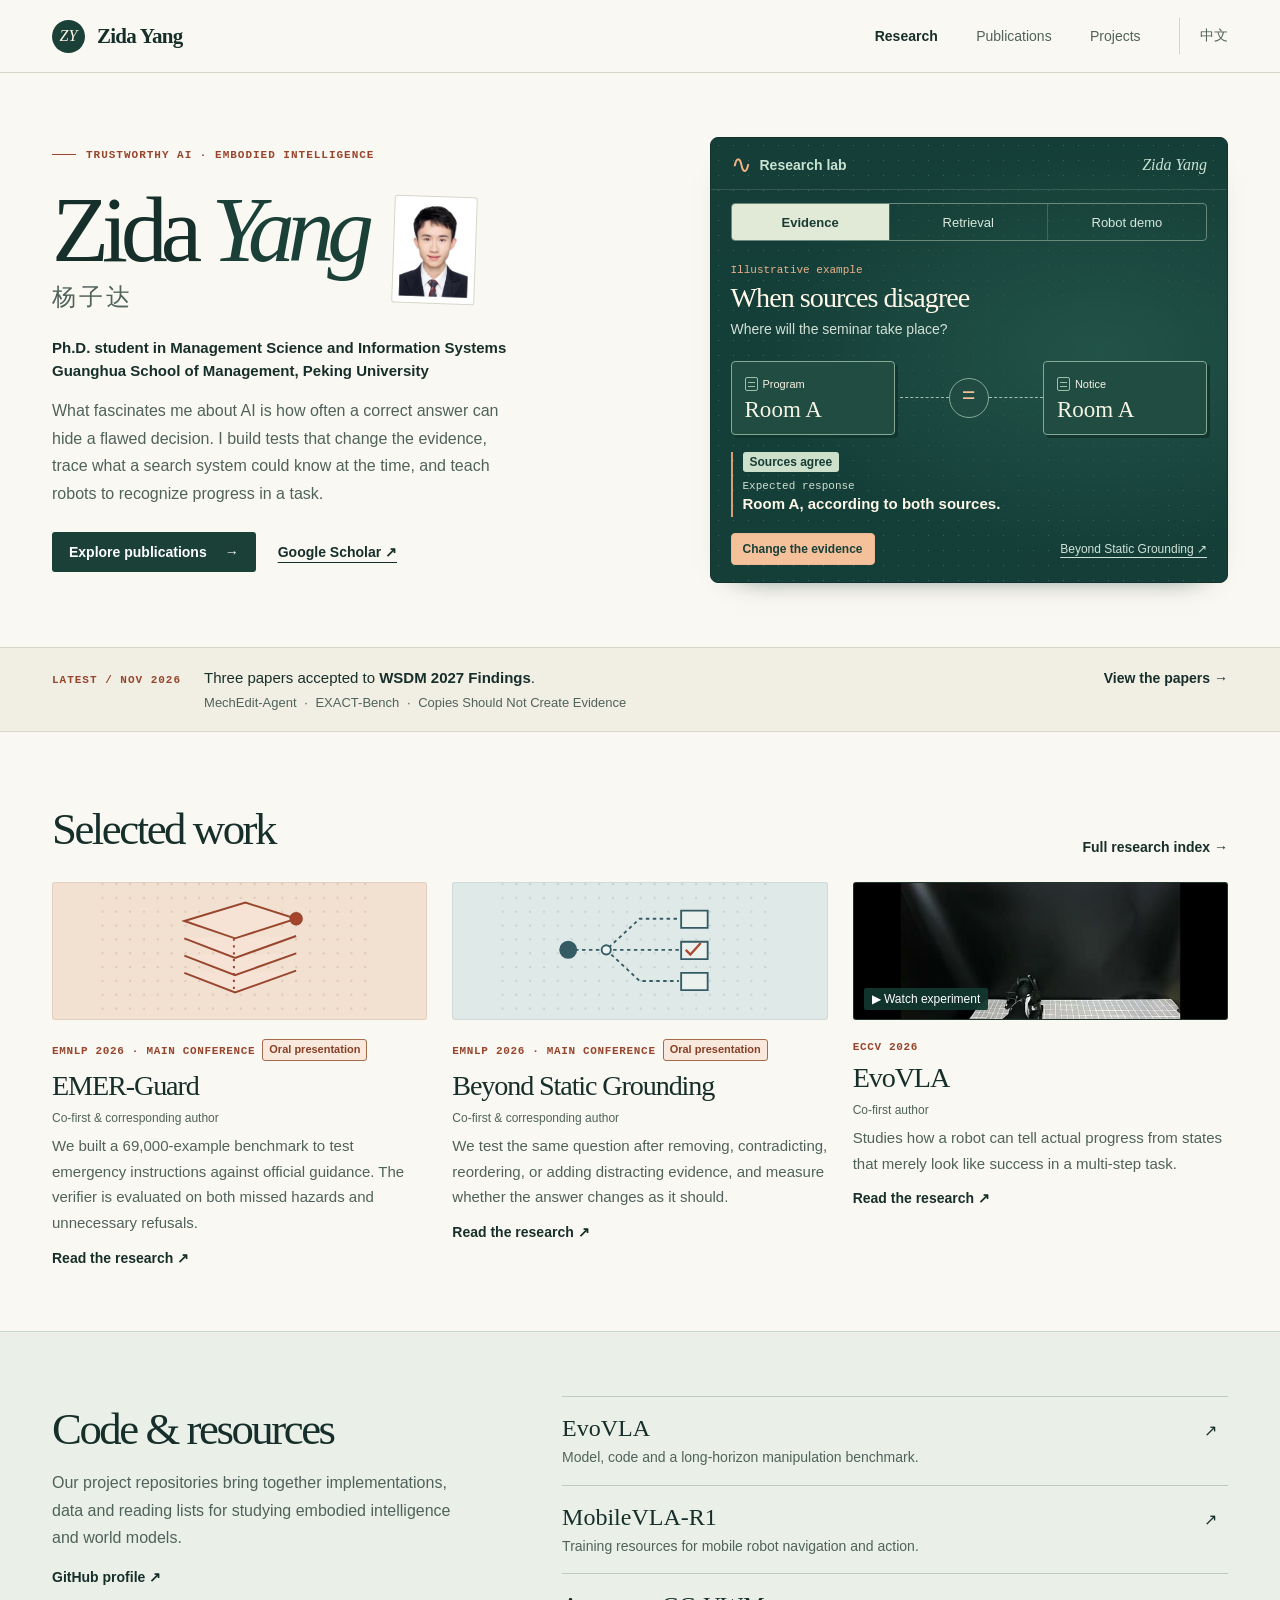
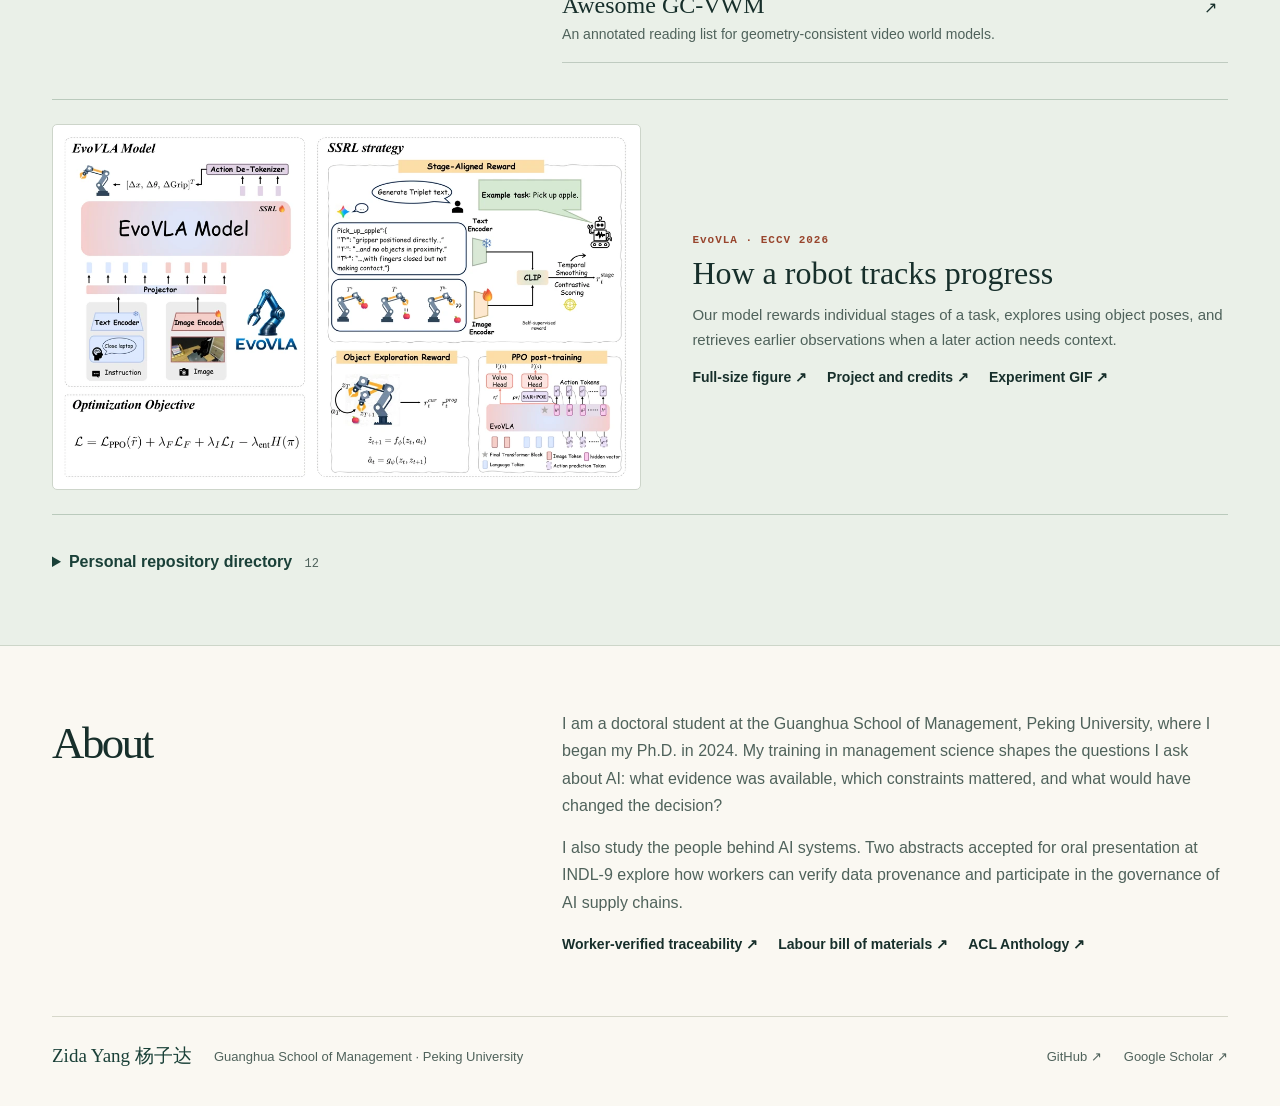
==== commit 000634c7: "Fix cached research interactions and label oral presentations" ====
--- a/index.html
+++ b/index.html
@@ -1,22 +1,24 @@
-<!doctype html><html lang="en"><head><meta charset="utf-8"><meta name="viewport" content="width=device-width,initial-scale=1"><meta name="theme-color" content="#183e38"><title>Zida Yang · 杨子达 | Research at Peking University</title><meta name="description" content="Zida Yang studies trustworthy AI and decision support at Peking University. Explore research on evidence, retrieval, and embodied intelligence."><meta property="og:title" content="Zida Yang · 杨子达 | Research at Peking University"><meta property="og:description" content="Zida Yang studies trustworthy AI and decision support at Peking University. Explore research on evidence, retrieval, and embodied intelligence."><meta property="og:type" content="website"><meta property="og:url" content="https://yzd2002.github.io/"><link rel="canonical" href="https://yzd2002.github.io/"><link rel="alternate" hreflang="en" href="https://yzd2002.github.io/"><link rel="alternate" hreflang="zh-CN" href="https://yzd2002.github.io/zh/"><link rel="icon" type="image/svg+xml" href="./assets/mark.svg"><link rel="stylesheet" href="./assets/site.css"><link rel="stylesheet" href="./assets/lab.css"><script src="./assets/site.js" defer></script></head><body><a href="#main" class="skip">Skip to content</a><header class="top"><div class="wrap nav"><a href="/" class="brand"><span class="stamp" aria-hidden="true">ZY</span><b>Zida Yang</b></a><nav aria-label="Main navigation"><a href="/" class="active">Research</a><a href="/publications.html" class="">Publications</a><a href="/#projects" class="">Projects</a><a class="lang" href="/zh/" lang="zh-CN">中文</a></nav></div></header><main id="main"><section class="hero wrap"><div class="intro"><p class="eyebrow"><i></i>TRUSTWORTHY AI · EMBODIED INTELLIGENCE</p><div class="identity"><div><h1>Zida <em>Yang</em></h1><p class="altname">杨子达</p></div><img class="portrait" src="./assets/zida-yang.jpg" width="192" height="256" alt="Portrait of Zida Yang"></div><p class="position">Ph.D. student in Management Science and Information Systems<br>Guanghua School of Management, Peking University</p><p class="lead">What fascinates me about AI is how often a correct answer can hide a flawed decision. I build tests that change the evidence, trace what a search system could know at the time, and teach robots to recognize progress in a task.</p><div class="actions"><a href="/publications.html" class="btn">Explore publications <span>→</span></a> <a href="https://scholar.google.com/citations?user=0XE_GW4AAAAJ" class="quietlink">Google Scholar ↗</a></div></div><div class="atlas lab" id="robot-demo"><div class="lab-head"><span class="lab-symbol" aria-hidden="true">∿</span><b>Research lab</b><span>Zida Yang</span></div>
+<!doctype html><html lang="en"><head><meta charset="utf-8"><meta name="viewport" content="width=device-width,initial-scale=1"><meta name="theme-color" content="#183e38"><title>Zida Yang · 杨子达 | Research at Peking University</title><meta name="description" content="Zida Yang studies trustworthy AI and decision support at Peking University. Explore research on evidence, retrieval, and embodied intelligence."><meta property="og:title" content="Zida Yang · 杨子达 | Research at Peking University"><meta property="og:description" content="Zida Yang studies trustworthy AI and decision support at Peking University. Explore research on evidence, retrieval, and embodied intelligence."><meta property="og:type" content="website"><meta property="og:url" content="https://yzd2002.github.io/"><link rel="canonical" href="https://yzd2002.github.io/"><link rel="alternate" hreflang="en" href="https://yzd2002.github.io/"><link rel="alternate" hreflang="zh-CN" href="https://yzd2002.github.io/zh/"><link rel="icon" type="image/svg+xml" href="./assets/mark.svg"><link rel="stylesheet" href="./assets/site.css?v=ddbf95ce8f54"><link rel="stylesheet" href="./assets/lab.css?v=755e2580439b"><script src="./assets/site.js?v=4dd87f4df5d5" defer></script></head><body><a href="#main" class="skip">Skip to content</a><header class="top"><div class="wrap nav"><a href="/" class="brand"><span class="stamp" aria-hidden="true">ZY</span><b>Zida Yang</b></a><nav aria-label="Main navigation"><a href="/" class="active">Research</a><a href="/publications.html" class="">Publications</a><a href="/#projects" class="">Projects</a><a class="lang" href="/zh/" lang="zh-CN">中文</a></nav></div></header><main id="main"><section class="hero wrap"><div class="intro"><p class="eyebrow"><i></i>TRUSTWORTHY AI · EMBODIED INTELLIGENCE</p><div class="identity"><div><h1>Zida <em>Yang</em></h1><p class="altname">杨子达</p></div><img class="portrait" src="./assets/zida-yang.jpg" width="192" height="256" alt="Portrait of Zida Yang"></div><p class="position">Ph.D. student in Management Science and Information Systems<br>Guanghua School of Management, Peking University</p><p class="lead">What fascinates me about AI is how often a correct answer can hide a flawed decision. I build tests that change the evidence, trace what a search system could know at the time, and teach robots to recognize progress in a task.</p><div class="actions"><a href="/publications.html" class="btn">Explore publications <span>→</span></a> <a href="https://scholar.google.com/citations?user=0XE_GW4AAAAJ" class="quietlink">Google Scholar ↗</a></div></div><div class="atlas lab" id="robot-demo"><div class="lab-head"><span class="lab-symbol" aria-hidden="true">∿</span><b>Research lab</b><span>Zida Yang</span></div>
         <div class="switches" aria-label="Choose a demonstration"><button type="button" data-plate="0" aria-controls="experiment-0" aria-pressed="true">Evidence</button><button type="button" data-plate="1" aria-controls="experiment-1" aria-pressed="false">Retrieval</button><button type="button" data-plate="2" aria-controls="experiment-2" aria-pressed="false">Robot demo</button></div>
         <section class="study" id="experiment-0" data-slide="0" data-state="initial"
             data-initial="Room A" data-alternate="Room B"
-            data-claim-a="Room A, according to both sources." data-claim-b="The sources conflict. Verify the venue." data-toggle="Change the evidence" data-restore="Restore the source">
+            data-claim-a="Room A, according to both sources." data-claim-b="The sources conflict. Verify the venue." data-toggle="Change the evidence" data-restore="Restore the source"
+            data-status-a="Sources agree" data-status-b="Conflict detected" data-symbol-a="=" data-symbol-b="≠">
             <div class="study-title"><span>Illustrative example</span><h2>When sources disagree</h2><p>Where will the seminar take place?</p></div>
-            <div class="evidence-flow" aria-hidden="true"><div class="input-doc"><i aria-hidden="true"></i><small>Program</small><strong>Room A</strong></div><span class="wire"></span><span class="node"><i></i></span><span class="wire right"></span><div class="input-doc" data-changing><i aria-hidden="true"></i><small>Notice</small><strong>Room A</strong></div></div><div class="readout" aria-live="polite"><span>Expected response</span><b>Room A, according to both sources.</b></div>
-            <div class="study-actions"><button type="button" data-change>Change the evidence</button><a href="https://aclanthology.org/2026.emnlp-main.1494/">Beyond Static Grounding ↗</a></div>
+            <div class="evidence-flow"><div class="input-doc"><i aria-hidden="true"></i><small>Program</small><strong>Room A</strong></div><span class="wire" aria-hidden="true"></span><span class="node" aria-hidden="true">=</span><span class="wire right" aria-hidden="true"></span><div class="input-doc" data-changing><i aria-hidden="true"></i><small>Notice</small><strong>Room A</strong></div></div><div class="readout" id="result-0" role="status" aria-atomic="true"><strong class="state-label">Sources agree</strong><span>Expected response</span><b>Room A, according to both sources.</b></div>
+            <div class="study-actions"><button type="button" data-change aria-controls="result-0">Change the evidence</button><a href="https://aclanthology.org/2026.emnlp-main.1494/">Beyond Static Grounding ↗</a></div>
             </section><section class="study" id="experiment-1" data-slide="1" data-state="initial" hidden
             data-initial="Monday" data-alternate="Tuesday"
-            data-claim-a="Only the original schedule." data-claim-b="The revision is now available." data-toggle="Move decision to Tuesday" data-restore="Move decision to Monday">
+            data-claim-a="Only the original schedule." data-claim-b="The revision is now available." data-toggle="Move decision to Tuesday" data-restore="Move decision to Monday"
+            data-status-a="Revision unavailable" data-status-b="Revision available" data-symbol-a="–" data-symbol-b="✓">
             <div class="study-title"><span>Illustrative example</span><h2>What was knowable then?</h2><p>A Monday schedule is revised on Tuesday. Move the decision date to see which version was available.</p></div>
-            <div class="evidence-flow" aria-hidden="true"><div class="input-doc"><i aria-hidden="true"></i><small>Revision issued</small><strong>Tuesday</strong></div><span class="wire"></span><span class="node"><i></i></span><span class="wire right"></span><div class="input-doc" data-changing><i aria-hidden="true"></i><small>Decision made</small><strong>Monday</strong></div></div><div class="readout" aria-live="polite"><span>Evidence available</span><b>Only the original schedule.</b></div>
-            <div class="study-actions"><button type="button" data-change>Move decision to Tuesday</button><a href="/publications.html#exact">EXACT-Bench ↗</a></div>
+            <div class="evidence-flow"><div class="input-doc"><i aria-hidden="true"></i><small>Revision issued</small><strong>Tuesday</strong></div><span class="wire" aria-hidden="true"></span><span class="node" aria-hidden="true">–</span><span class="wire right" aria-hidden="true"></span><div class="input-doc" data-changing><i aria-hidden="true"></i><small>Decision made</small><strong>Monday</strong></div></div><div class="readout" id="result-1" role="status" aria-atomic="true"><strong class="state-label">Revision unavailable</strong><span>Evidence available</span><b>Only the original schedule.</b></div>
+            <div class="study-actions"><button type="button" data-change aria-controls="result-1">Move decision to Tuesday</button><a href="/publications.html#exact">EXACT-Bench ↗</a></div>
             </section><section class="study film" id="experiment-2" data-slide="2" hidden>
         <div class="study-title"><span>ECCV 2026 · EvoVLA</span><h2>Stacking blocks in the real world</h2></div>
         <video controls playsinline muted preload="none" poster="./assets/evovla-stacking.jpg" aria-label="Real robot stacking blocks">
         <source src="./assets/evovla-stacking.mp4" type="video/mp4"></video>
-        <div class="film-caption"><span>EvoVLA team footage · 3× speed</span><a href="https://aigeeksgroup.github.io/EvoVLA/">Full experiment ↗</a></div></section><noscript><a class="fallback-film" href="https://aigeeksgroup.github.io/EvoVLA/">Watch the EvoVLA experiment ↗</a></noscript></div></section><aside class="latest"><div class="wrap"><span class="eyebrow">LATEST / NOV 2026</span><p>Three papers accepted to <strong>WSDM 2027 Findings</strong>.<span class="accepted-papers"><a href="/publications.html#mechedit" class="">MechEdit-Agent</a> <span aria-hidden="true">·</span> <a href="/publications.html#exact" class="">EXACT-Bench</a> <span aria-hidden="true">·</span> <a href="/publications.html#copies" class="">Copies Should Not Create Evidence</a></span></p><a href="/publications.html?type=accepted" class="textlink">View the papers →</a></div></aside><section class="wrap section" id="research"><div class="section-head"><div><h2>Selected work</h2></div><a href="/publications.html" class="textlink">Full research index →</a></div><div class="cards"><article class="feature"><a class="cover c0" href="https://aclanthology.org/2026.emnlp-main.1205/" aria-label="EMER-Guard"><svg viewBox="0 0 240 118" aria-hidden="true"><defs><pattern id="dots0" width="12" height="12" patternUnits="userSpaceOnUse"><circle cx="1" cy="1" r="0.9" fill="currentColor" opacity=".20"/></pattern></defs><rect width="240" height="118" fill="url(#dots0)"/><g transform="translate(72 12)" fill="#f7e3d5" stroke="#99462f" stroke-width="1.7"><path d="M0 21L53 5l44 14-53 17zM0 36l44 17 53-19M0 51l44 17 53-19M0 66l44 17 53-19"/><path d="M43 36v48" stroke-dasharray="2 4"/><circle cx="97" cy="19" r="5" fill="#a6452c"/></g></svg></a><div class="ftext"><span class="micro">EMNLP 2026 · Main Conference</span><h3><a href="https://aclanthology.org/2026.emnlp-main.1205/" class="">EMER-Guard</a></h3><small class="roleline">Co-first &amp; corresponding author</small><p>We built a 69,000-example benchmark to test emergency instructions against official guidance. The verifier is evaluated on both missed hazards and unnecessary refusals.</p><a href="https://aclanthology.org/2026.emnlp-main.1205/" class="textlink">Read the research ↗</a></div></article><article class="feature"><a class="cover c1" href="https://aclanthology.org/2026.emnlp-main.1494/" aria-label="Beyond Static Grounding"><svg viewBox="0 0 240 118" aria-hidden="true"><defs><pattern id="dots1" width="12" height="12" patternUnits="userSpaceOnUse"><circle cx="1" cy="1" r="0.9" fill="currentColor" opacity=".20"/></pattern></defs><rect width="240" height="118" fill="url(#dots1)"/><g transform="translate(58 24)" stroke="#355b65" stroke-width="1.6" fill="none"><path d="M0 34h33l29-27h34M33 34h65M33 34l29 27h34" stroke-dasharray="3 3"/><circle cx="0" cy="34" r="7" fill="#355b65"/><circle cx="33" cy="34" r="4" fill="#edf3ee"/><path d="M98 0h23v15H98zM98 27h23v15H98zM98 54h23v15H98z" fill="#ebf2ee"/><path d="m102 34 4 4 9-10" stroke="#ab4934" stroke-width="2"/></g></svg></a><div class="ftext"><span class="micro">EMNLP 2026 · Main Conference</span><h3><a href="https://aclanthology.org/2026.emnlp-main.1494/" class="">Beyond Static Grounding</a></h3><small class="roleline">Co-first &amp; corresponding author</small><p>We test the same question after removing, contradicting, reordering, or adding distracting evidence, and measure whether the answer changes as it should.</p><a href="https://aclanthology.org/2026.emnlp-main.1494/" class="textlink">Read the research ↗</a></div></article><article class="feature"><a class="cover footage" href="#robot-demo" aria-label="EvoVLA"><img src="./assets/evovla-stacking.jpg" width="640" height="360" alt=""><span>▶ Watch experiment</span></a><div class="ftext"><span class="micro">ECCV 2026</span><h3><a href="https://aigeeksgroup.github.io/EvoVLA/" class="">EvoVLA</a></h3><small class="roleline">Co-first author</small><p>Studies how a robot can tell actual progress from states that merely look like success in a multi-step task.</p><a href="https://aigeeksgroup.github.io/EvoVLA/" class="textlink">Read the research ↗</a></div></article></div></section><section class="resource" id="projects"><div class="wrap projectgrid"><div><h2>Code &amp; resources</h2><p>Our project repositories bring together implementations, data and reading lists for studying embodied intelligence and world models.</p><a href="https://github.com/yzd2002" class="textlink">GitHub profile ↗</a></div><div><a class="project-row" href="https://github.com/AIGeeksGroup/EvoVLA"><span><b>EvoVLA</b><small>Model, code and a long-horizon manipulation benchmark.</small></span><em>↗</em></a><a class="project-row" href="https://github.com/AIGeeksGroup/MobileVLA-R1"><span><b>MobileVLA-R1</b><small>Training resources for mobile robot navigation and action.</small></span><em>↗</em></a><a class="project-row" href="https://github.com/AIGeeksGroup/Awesome-GC-VWM"><span><b>Awesome GC-VWM</b><small>An annotated reading list for geometry-consistent video world models.</small></span><em>↗</em></a></div></div><div class="wrap"><figure class="model-figure"><a href="https://aigeeksgroup.github.io/EvoVLA/img/overview_page-0001.jpg" aria-label="Open the full EvoVLA architecture diagram"><img loading="lazy" src="./assets/evovla-method.webp" width="1100" height="671" alt="EvoVLA architecture showing reward modeling, pose-based exploration and memory"></a>
+        <div class="film-caption"><span>EvoVLA team footage · 3× speed</span><a href="https://aigeeksgroup.github.io/EvoVLA/">Full experiment ↗</a></div></section><noscript><a class="fallback-film" href="https://aigeeksgroup.github.io/EvoVLA/">Watch the EvoVLA experiment ↗</a></noscript></div></section><aside class="latest"><div class="wrap"><span class="eyebrow">LATEST / NOV 2026</span><p>Three papers accepted to <strong>WSDM 2027 Findings</strong>.<span class="accepted-papers"><a href="/publications.html#mechedit" class="">MechEdit-Agent</a> <span aria-hidden="true">·</span> <a href="/publications.html#exact" class="">EXACT-Bench</a> <span aria-hidden="true">·</span> <a href="/publications.html#copies" class="">Copies Should Not Create Evidence</a></span></p><a href="/publications.html?type=accepted" class="textlink">View the papers →</a></div></aside><section class="wrap section" id="research"><div class="section-head"><div><h2>Selected work</h2></div><a href="/publications.html" class="textlink">Full research index →</a></div><div class="cards"><article class="feature"><a class="cover c0" href="https://aclanthology.org/2026.emnlp-main.1205/" aria-label="EMER-Guard"><svg viewBox="0 0 240 118" aria-hidden="true"><defs><pattern id="dots0" width="12" height="12" patternUnits="userSpaceOnUse"><circle cx="1" cy="1" r="0.9" fill="currentColor" opacity=".20"/></pattern></defs><rect width="240" height="118" fill="url(#dots0)"/><g transform="translate(72 12)" fill="#f7e3d5" stroke="#99462f" stroke-width="1.7"><path d="M0 21L53 5l44 14-53 17zM0 36l44 17 53-19M0 51l44 17 53-19M0 66l44 17 53-19"/><path d="M43 36v48" stroke-dasharray="2 4"/><circle cx="97" cy="19" r="5" fill="#a6452c"/></g></svg></a><div class="ftext"><span class="micro">EMNLP 2026 · Main Conference</span><span class="presentation">Oral presentation</span><h3><a href="https://aclanthology.org/2026.emnlp-main.1205/" class="">EMER-Guard</a></h3><small class="roleline">Co-first &amp; corresponding author</small><p>We built a 69,000-example benchmark to test emergency instructions against official guidance. The verifier is evaluated on both missed hazards and unnecessary refusals.</p><a href="https://aclanthology.org/2026.emnlp-main.1205/" class="textlink">Read the research ↗</a></div></article><article class="feature"><a class="cover c1" href="https://aclanthology.org/2026.emnlp-main.1494/" aria-label="Beyond Static Grounding"><svg viewBox="0 0 240 118" aria-hidden="true"><defs><pattern id="dots1" width="12" height="12" patternUnits="userSpaceOnUse"><circle cx="1" cy="1" r="0.9" fill="currentColor" opacity=".20"/></pattern></defs><rect width="240" height="118" fill="url(#dots1)"/><g transform="translate(58 24)" stroke="#355b65" stroke-width="1.6" fill="none"><path d="M0 34h33l29-27h34M33 34h65M33 34l29 27h34" stroke-dasharray="3 3"/><circle cx="0" cy="34" r="7" fill="#355b65"/><circle cx="33" cy="34" r="4" fill="#edf3ee"/><path d="M98 0h23v15H98zM98 27h23v15H98zM98 54h23v15H98z" fill="#ebf2ee"/><path d="m102 34 4 4 9-10" stroke="#ab4934" stroke-width="2"/></g></svg></a><div class="ftext"><span class="micro">EMNLP 2026 · Main Conference</span><span class="presentation">Oral presentation</span><h3><a href="https://aclanthology.org/2026.emnlp-main.1494/" class="">Beyond Static Grounding</a></h3><small class="roleline">Co-first &amp; corresponding author</small><p>We test the same question after removing, contradicting, reordering, or adding distracting evidence, and measure whether the answer changes as it should.</p><a href="https://aclanthology.org/2026.emnlp-main.1494/" class="textlink">Read the research ↗</a></div></article><article class="feature"><a class="cover footage" href="#robot-demo" aria-label="EvoVLA"><img src="./assets/evovla-stacking.jpg" width="640" height="360" alt=""><span>▶ Watch experiment</span></a><div class="ftext"><span class="micro">ECCV 2026</span><h3><a href="https://aigeeksgroup.github.io/EvoVLA/" class="">EvoVLA</a></h3><small class="roleline">Co-first author</small><p>Studies how a robot can tell actual progress from states that merely look like success in a multi-step task.</p><a href="https://aigeeksgroup.github.io/EvoVLA/" class="textlink">Read the research ↗</a></div></article></div></section><section class="resource" id="projects"><div class="wrap projectgrid"><div><h2>Code &amp; resources</h2><p>Our project repositories bring together implementations, data and reading lists for studying embodied intelligence and world models.</p><a href="https://github.com/yzd2002" class="textlink">GitHub profile ↗</a></div><div><a class="project-row" href="https://github.com/AIGeeksGroup/EvoVLA"><span><b>EvoVLA</b><small>Model, code and a long-horizon manipulation benchmark.</small></span><em>↗</em></a><a class="project-row" href="https://github.com/AIGeeksGroup/MobileVLA-R1"><span><b>MobileVLA-R1</b><small>Training resources for mobile robot navigation and action.</small></span><em>↗</em></a><a class="project-row" href="https://github.com/AIGeeksGroup/Awesome-GC-VWM"><span><b>Awesome GC-VWM</b><small>An annotated reading list for geometry-consistent video world models.</small></span><em>↗</em></a></div></div><div class="wrap"><figure class="model-figure"><a href="https://aigeeksgroup.github.io/EvoVLA/img/overview_page-0001.jpg" aria-label="Open the full EvoVLA architecture diagram"><img loading="lazy" src="./assets/evovla-method.webp" width="1100" height="671" alt="EvoVLA architecture showing reward modeling, pose-based exploration and memory"></a>
     <figcaption><span class="micro">EvoVLA · ECCV 2026</span><h3>How a robot tracks progress</h3>
     <p>Our model rewards individual stages of a task, explores using object poses, and retrieves earlier observations when a later action needs context.</p>
-    <div class="inline"><a class="textlink" href="https://aigeeksgroup.github.io/EvoVLA/img/overview_page-0001.jpg">Full-size figure ↗</a><a class="textlink" href="https://aigeeksgroup.github.io/EvoVLA/">Project and credits ↗</a><a class="textlink" href="./assets/evovla-stacking.gif">Experiment GIF ↗</a></div></figcaption></figure><details class="repos"><summary>Personal repository directory <span>12</span></summary><ul><li><a href="https://github.com/yzd2002/EvoVLA"><b>EvoVLA ↗</b></a><span>Research fork</span><small>Vision–language–action research.</small></li><li><a href="https://github.com/yzd2002/MobileVLA-R1"><b>MobileVLA-R1 ↗</b></a><span>Research fork</span><small>Vision–language–action for mobile robots.</small></li><li><a href="https://github.com/yzd2002/CohortCert"><b>CohortCert ↗</b></a><span>Repository</span><small>Project space for shared evidence and proof costs in cohort decisions.</small></li><li><a href="https://github.com/yzd2002/Q-BRIDGE-ICDE2027"><b>Q-BRIDGE-ICDE2027 ↗</b></a><span>Repository</span><small>Project space for reusable policy certificates across observational and randomized logs.</small></li><li><a href="https://github.com/yzd2002/ShoppingBench"><b>ShoppingBench ↗</b></a><span>Fork</span><small>A fork of the ShoppingBench benchmark.</small></li><li><a href="https://github.com/yzd2002/mingxin-brochure-2026"><b>mingxin-brochure-2026 ↗</b></a><span>Project</span><small>A recruitment brochure built with TypeScript.</small></li><li><a href="https://github.com/yzd2002/my-novel"><b>my-novel ↗</b></a><span>Project</span><small>A creative writing repository.</small></li><li><a href="https://github.com/yzd2002/claw-code"><b>claw-code ↗</b></a><span>Fork</span><small>A fork of the upstream coding-agent project.</small></li><li><a href="https://github.com/yzd2002/ceshi"><b>ceshi ↗</b></a><span>Project</span><small>A small Python test repository.</small></li><li><a href="https://github.com/yzd2002/test-repo"><b>test-repo ↗</b></a><span>Project</span><small>A test repository.</small></li><li><a href="https://github.com/yzd2002/yzd2002"><b>yzd2002 ↗</b></a><span>Profile</span><small>GitHub profile and academic homepage link.</small></li><li><a href="https://github.com/yzd2002/yzd2002.github.io"><b>yzd2002.github.io ↗</b></a><span>Website</span><small>Source for this academic website.</small></li></ul></details></div></section><section class="wrap section about"><div><h2>About</h2></div><div><p>I am a doctoral student at the Guanghua School of Management, Peking University, where I began my Ph.D. in 2024. My training in management science shapes the questions I ask about AI: what evidence was available, which constraints mattered, and what would have changed the decision?</p><p>I also study the people behind AI systems. Two INDL-9 conference abstracts explore how workers can verify data provenance and participate in the governance of AI supply chains.</p><div class="inline"><a href="https://indl-9.sciencesconf.org/736729" class="textlink">Worker-verified traceability ↗</a><a href="https://indl-9.sciencesconf.org/736739" class="textlink">Labour bill of materials ↗</a><a href="https://aclanthology.org/people/zida-yang/" class="textlink">ACL Anthology ↗</a></div></div></section></main><footer class="wrap"><span>Zida Yang <span lang="zh">杨子达</span></span><span>Guanghua School of Management · Peking University</span><a href="https://github.com/yzd2002" class="">GitHub ↗</a> <a href="https://scholar.google.com/citations?user=0XE_GW4AAAAJ" class="">Google Scholar ↗</a></footer></body></html>+    <div class="inline"><a class="textlink" href="https://aigeeksgroup.github.io/EvoVLA/img/overview_page-0001.jpg">Full-size figure ↗</a><a class="textlink" href="https://aigeeksgroup.github.io/EvoVLA/">Project and credits ↗</a><a class="textlink" href="./assets/evovla-stacking.gif">Experiment GIF ↗</a></div></figcaption></figure><details class="repos"><summary>Personal repository directory <span>12</span></summary><ul><li><a href="https://github.com/yzd2002/EvoVLA"><b>EvoVLA ↗</b></a><span>Research fork</span><small>Vision–language–action research.</small></li><li><a href="https://github.com/yzd2002/MobileVLA-R1"><b>MobileVLA-R1 ↗</b></a><span>Research fork</span><small>Vision–language–action for mobile robots.</small></li><li><a href="https://github.com/yzd2002/CohortCert"><b>CohortCert ↗</b></a><span>Repository</span><small>Project space for shared evidence and proof costs in cohort decisions.</small></li><li><a href="https://github.com/yzd2002/Q-BRIDGE-ICDE2027"><b>Q-BRIDGE-ICDE2027 ↗</b></a><span>Repository</span><small>Project space for reusable policy certificates across observational and randomized logs.</small></li><li><a href="https://github.com/yzd2002/ShoppingBench"><b>ShoppingBench ↗</b></a><span>Fork</span><small>A fork of the ShoppingBench benchmark.</small></li><li><a href="https://github.com/yzd2002/mingxin-brochure-2026"><b>mingxin-brochure-2026 ↗</b></a><span>Project</span><small>A recruitment brochure built with TypeScript.</small></li><li><a href="https://github.com/yzd2002/my-novel"><b>my-novel ↗</b></a><span>Project</span><small>A creative writing repository.</small></li><li><a href="https://github.com/yzd2002/claw-code"><b>claw-code ↗</b></a><span>Fork</span><small>A fork of the upstream coding-agent project.</small></li><li><a href="https://github.com/yzd2002/ceshi"><b>ceshi ↗</b></a><span>Project</span><small>A small Python test repository.</small></li><li><a href="https://github.com/yzd2002/test-repo"><b>test-repo ↗</b></a><span>Project</span><small>A test repository.</small></li><li><a href="https://github.com/yzd2002/yzd2002"><b>yzd2002 ↗</b></a><span>Profile</span><small>GitHub profile and academic homepage link.</small></li><li><a href="https://github.com/yzd2002/yzd2002.github.io"><b>yzd2002.github.io ↗</b></a><span>Website</span><small>Source for this academic website.</small></li></ul></details></div></section><section class="wrap section about"><div><h2>About</h2></div><div><p>I am a doctoral student at the Guanghua School of Management, Peking University, where I began my Ph.D. in 2024. My training in management science shapes the questions I ask about AI: what evidence was available, which constraints mattered, and what would have changed the decision?</p><p>I also study the people behind AI systems. Two abstracts accepted for oral presentation at INDL-9 explore how workers can verify data provenance and participate in the governance of AI supply chains.</p><div class="inline"><a href="https://indl-9.sciencesconf.org/736729" class="textlink">Worker-verified traceability ↗</a><a href="https://indl-9.sciencesconf.org/736739" class="textlink">Labour bill of materials ↗</a><a href="https://aclanthology.org/people/zida-yang/" class="textlink">ACL Anthology ↗</a></div></div></section></main><footer class="wrap"><span>Zida Yang <span lang="zh">杨子达</span></span><span>Guanghua School of Management · Peking University</span><a href="https://github.com/yzd2002" class="">GitHub ↗</a> <a href="https://scholar.google.com/citations?user=0XE_GW4AAAAJ" class="">Google Scholar ↗</a></footer></body></html>
--- a/assets/lab.css
+++ b/assets/lab.css
@@ -19,18 +19,24 @@
 .input-doc strong { display: block; font: 400 clamp(22px,1.8vw,29px)/1.2 var(--serif); margin-top: 4px; }
 .wire { border-top: 1px dashed #a5bdad; }
 .node { border: 1px solid #83aa94; height: 40px; display: grid; place-items: center; border-radius: 50%; background: #204b42; }
-.node i { height: 12px; width: 12px; transform: rotate(45deg); border: 1px solid #f2b282; box-shadow: 0 0 0 4px #dd9e6f1c; }
+.node { font: 23px/1 var(--mono); color: #f5c19b; }
+.study[data-state="alternate"] .node { background: #e8ae83; border-color: #e8ae83; color: #173c34; }
 .study[data-state="alternate"] [data-changing] { border-color: #f6b78b; background:#4c4737; }
 .study[data-state="alternate"] .right { border-color: #f6b78b; }
 .readout { display: grid; gap: 3px; border-left: 2px solid #d99d78; padding-left: 10px; }
 .readout span { font: 11px var(--mono); color: #d2dfcf; }
 .readout b { min-height: 22px; font-size: 15px; font-weight: 550; color: #fff8e9; }
+.readout .state-label { justify-self: start; padding: 3px 7px; margin-bottom: 5px; border-radius: 3px; background: #cce0cb; color: #173c34; font-size: 12px; font-weight: 650; }
+.study[data-state="alternate"] .readout { border-color: #f5c19b; }
+.study[data-state="alternate"] .state-label { background: #f5c19b; }
 .study-actions, .film-caption { display: flex; align-items: center; justify-content: space-between; flex-wrap: wrap; gap: 8px 15px; margin-top: 16px; }
 .study-actions a,.film-caption a { font-size: 12px; color: #cfe1d7; text-underline-offset: 4px; text-decoration: underline; }
 .study-actions a:hover,.film-caption a:hover { color: #fff2d9; }
-.study-actions button { display: none; border: 1px solid #edb792; border-radius: 4px; padding: 8px 11px; color: #ffdfc5; background: #183f38; font-size: 12px; }
+.study-actions button { display: none; border: 1px solid #edb792; border-radius: 4px; padding: 8px 11px; color: #183f38; background: #f5c19b; font-size: 12px; font-weight: 650; }
 .interactive .study-actions button { display: inline-flex; }
-.study-actions button:hover { background: #385648; }
+.study-actions button:hover { background: #ffdbc0; }
+.study-actions button:active { transform: translateY(1px); }
+.presentation { display: inline-block; vertical-align: middle; margin: 3px 0 3px 7px; border: 1px solid #a56c4b; border-radius: 3px; padding: 2px 6px; color: #874026; background: #f9e9dd; font: 600 11px/1.4 var(--sans); letter-spacing: 0; text-transform: none; }
 .film video { width: 100%; max-height: 245px; display: block; border-radius: 4px; background: #0f211d; margin-top: 13px; }
 .film-caption { margin-top: 9px; }
 .feature .roleline { display: block; color: var(--muted); font-size: 12px; margin: 8px 0; }
